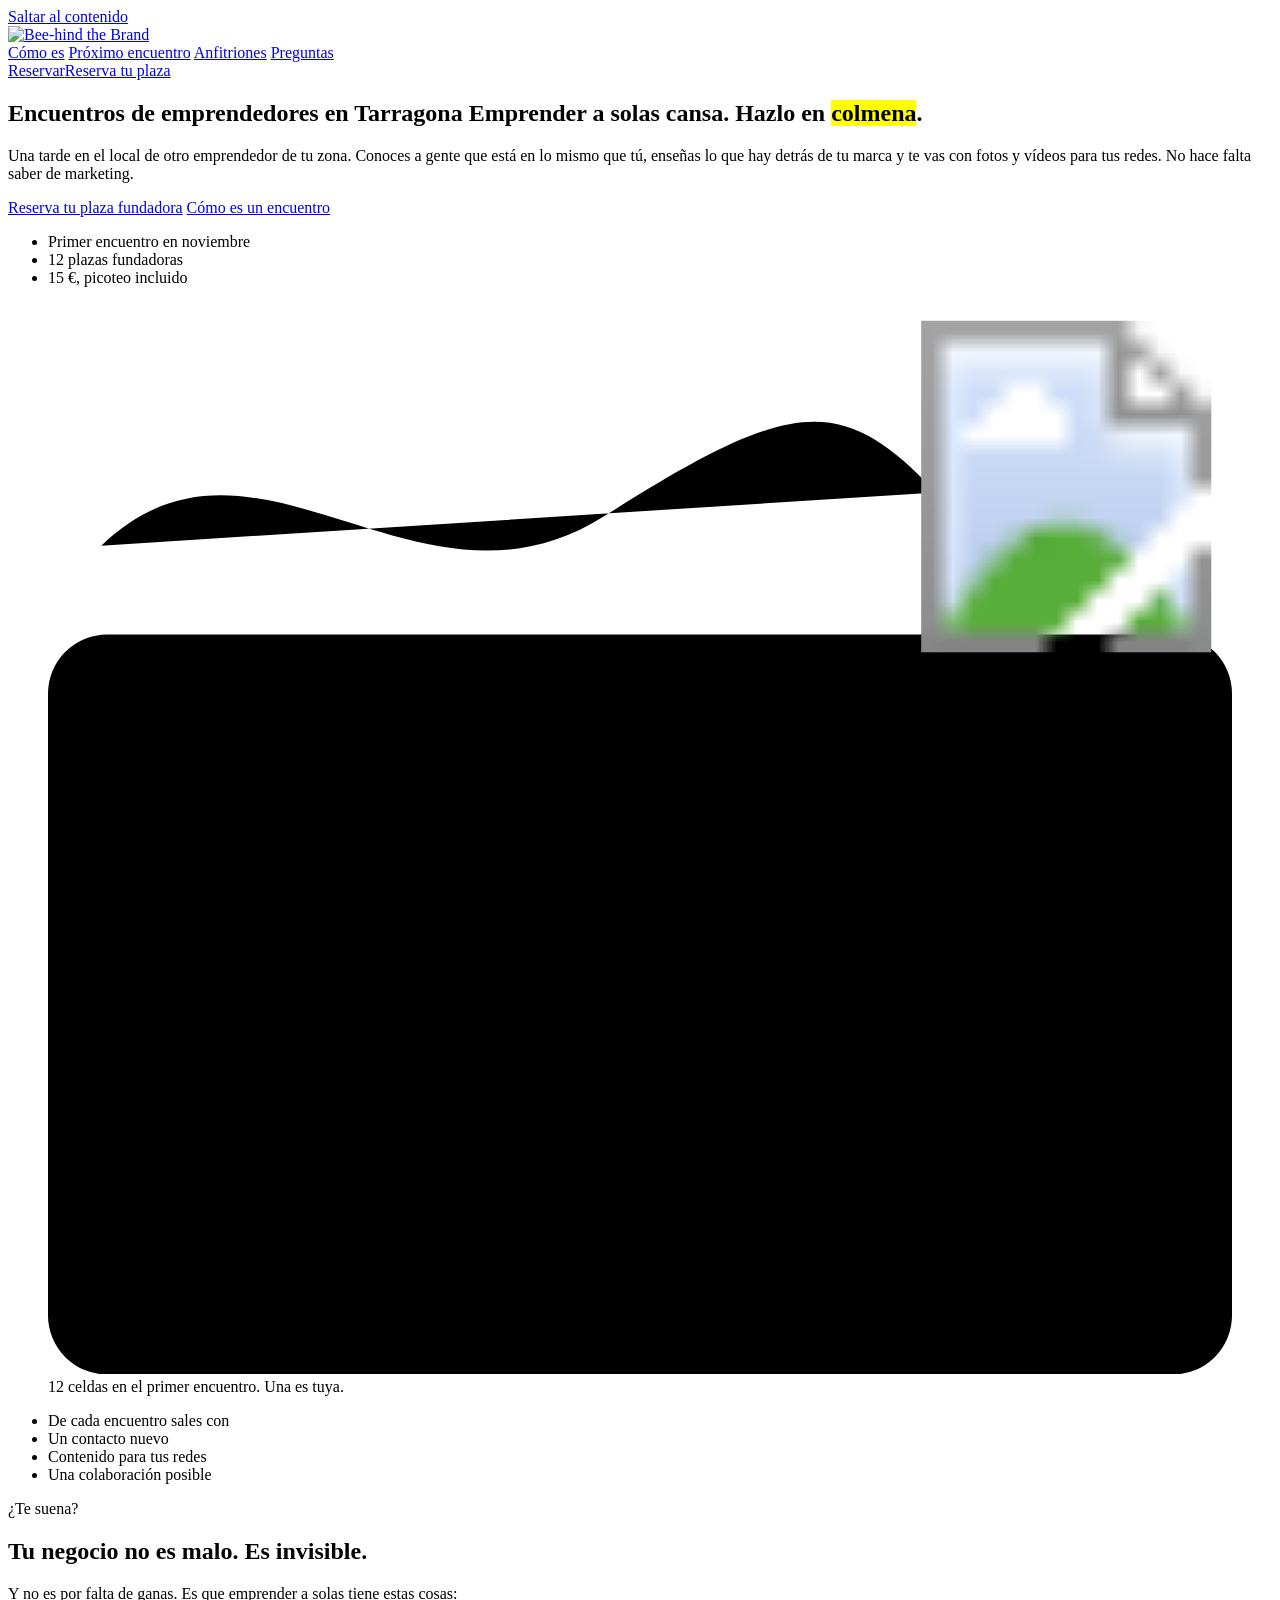
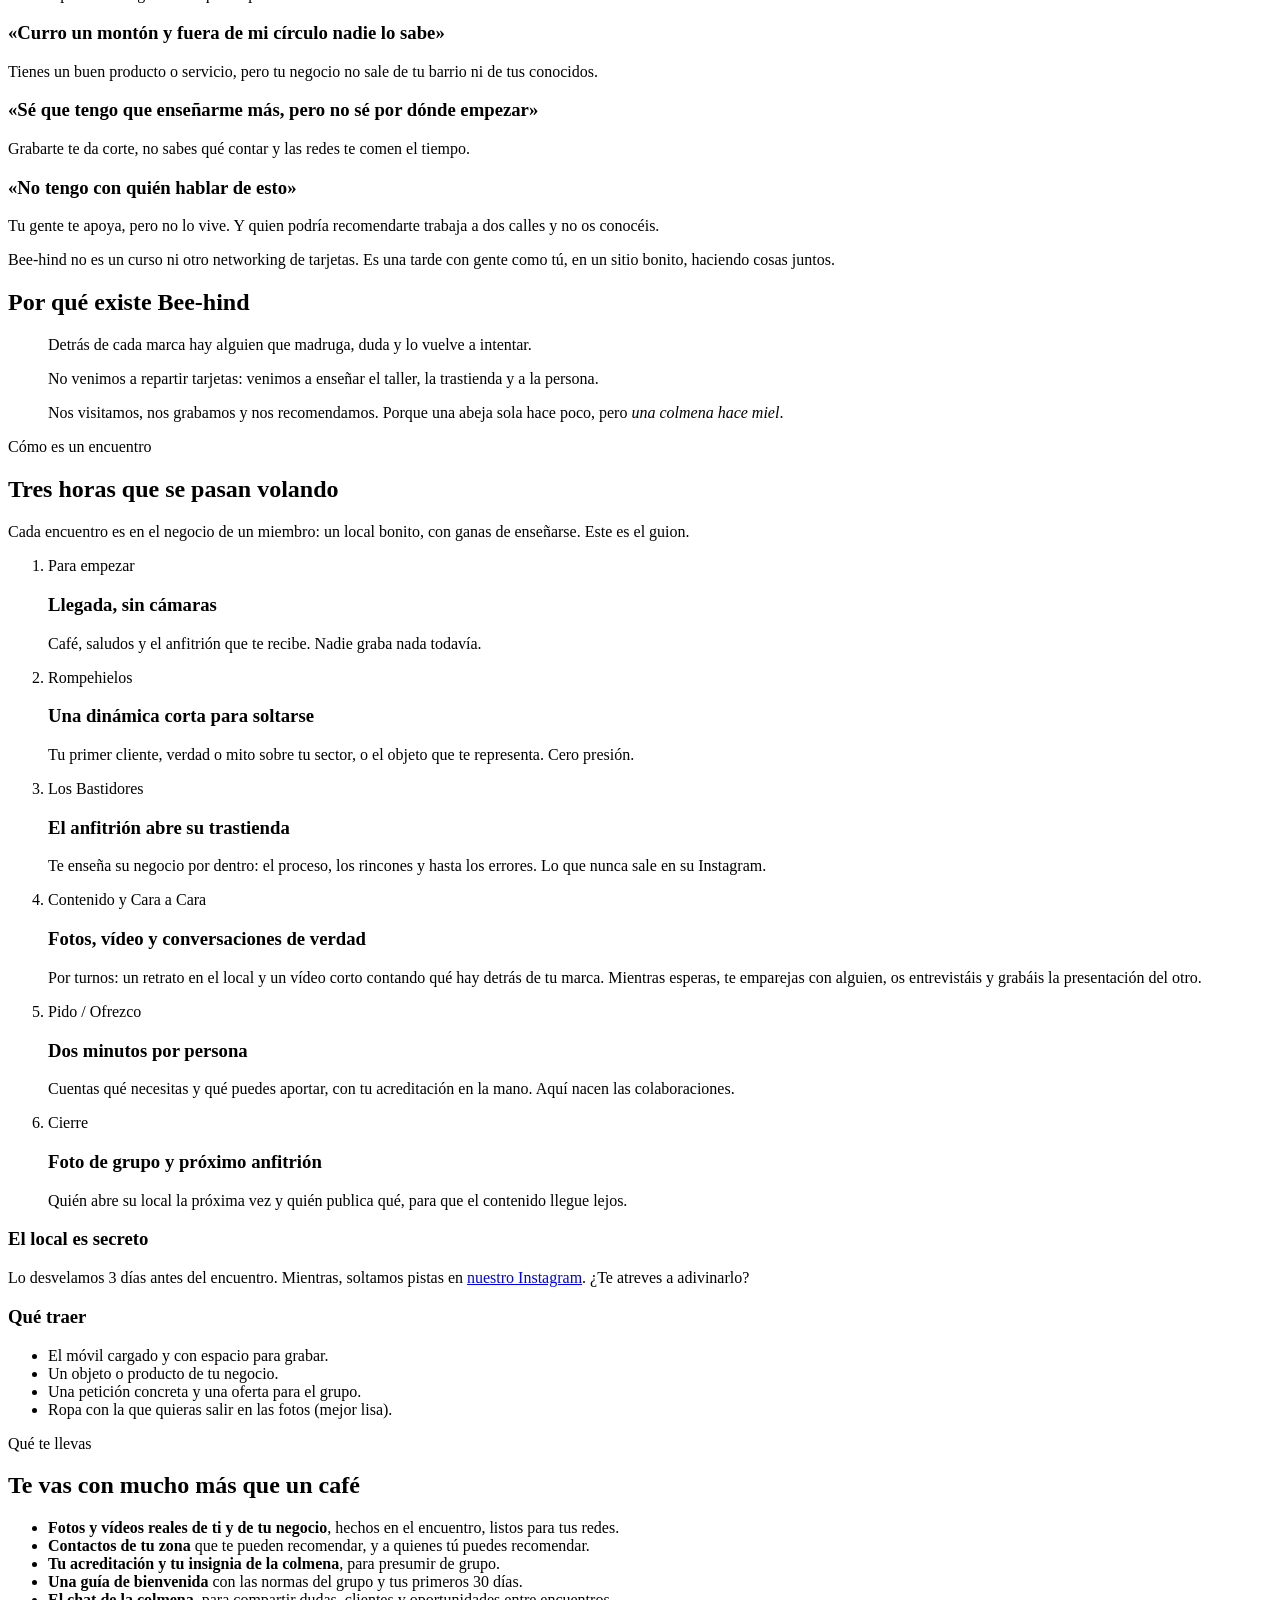
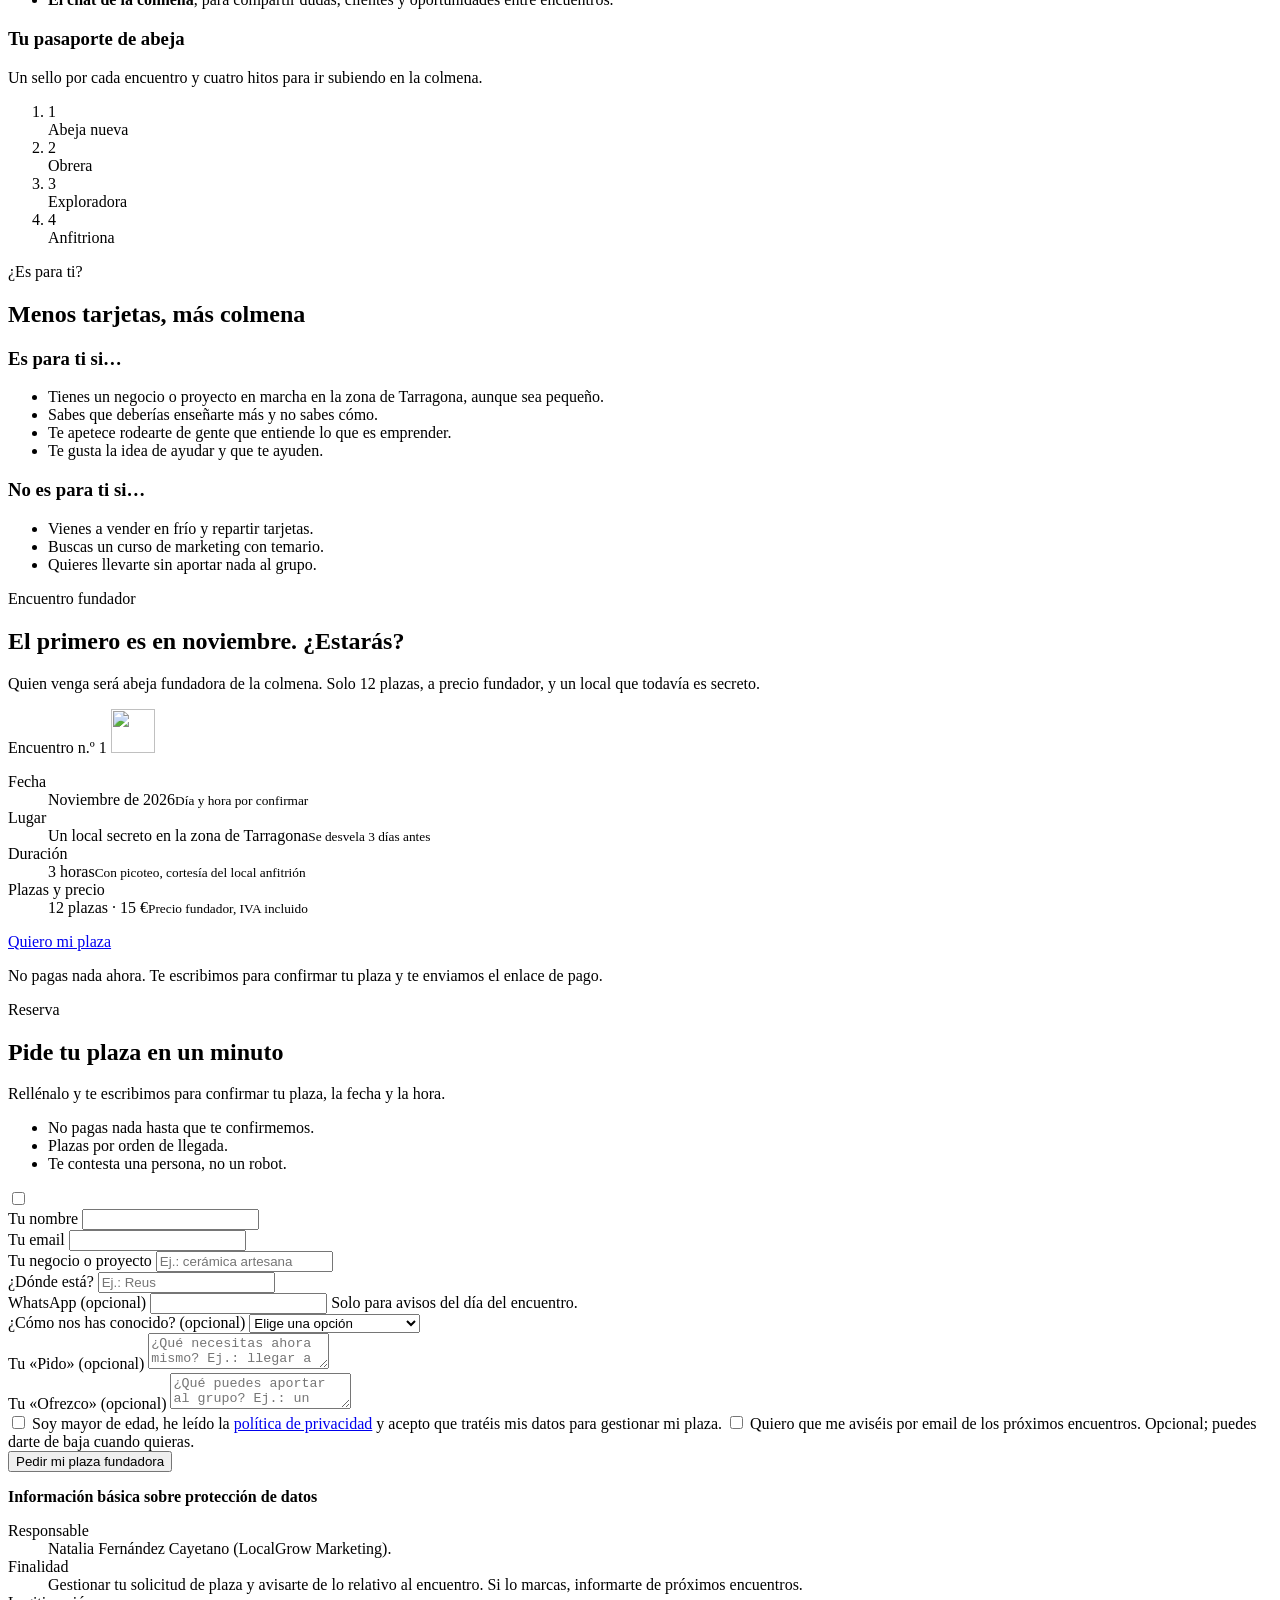
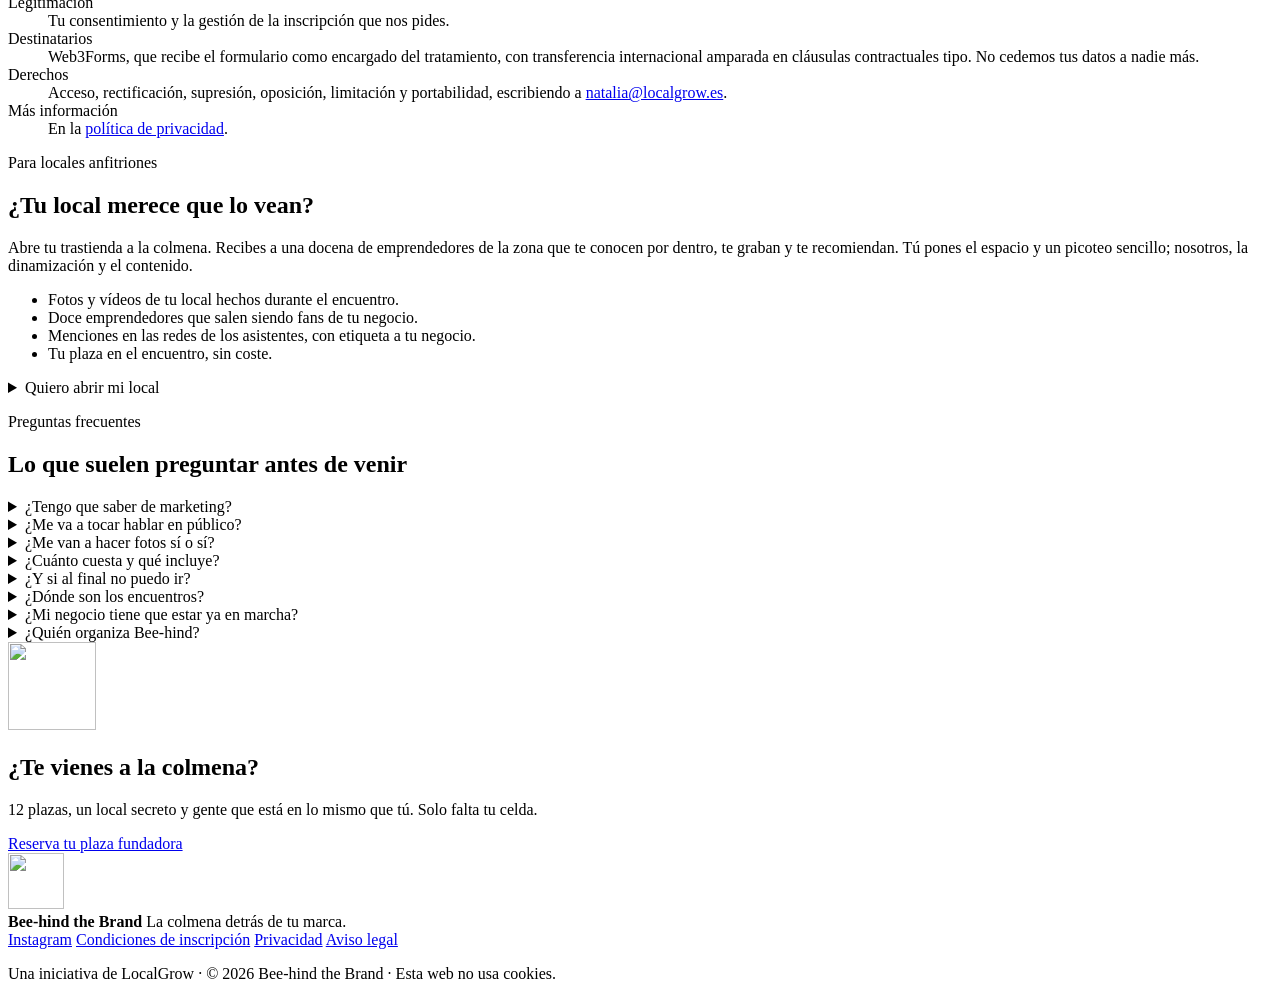
==== index.html @ b18b45df "Create index.html" ====
<!doctype html>
<html lang="es">
<head>
  <meta charset="utf-8">
  <meta name="viewport" content="width=device-width, initial-scale=1">
  <title>Networking de emprendedores en Tarragona · Bee-hind the Brand</title>
  <meta name="description" content="Encuentros presenciales de emprendedores en Tarragona: conoce gente de tu zona, enseña lo que hay detrás de tu negocio y llévate fotos y vídeos para tus redes.">
  <meta name="theme-color" content="#fbf3e0">

  <!-- DOMINIO: cuando tengas dominio propio, cambia https://beehindthebrand.github.io en todo este archivo, en sitemap.xml y en robots.txt -->
  <link rel="canonical" href="https://beehindthebrand.github.io/">

  <meta property="og:type" content="website">
  <meta property="og:locale" content="es_ES">
  <meta property="og:site_name" content="Bee-hind the Brand">
  <meta property="og:title" content="Emprender a solas cansa. Hazlo en colmena.">
  <meta property="og:description" content="Encuentros presenciales de emprendedores en Tarragona. 12 plazas fundadoras para el primer encuentro.">
  <meta property="og:url" content="https://beehindthebrand.github.io/">
  <meta property="og:image" content="https://beehindthebrand.github.io/assets/og-image.png">
  <meta property="og:image:width" content="1200">
  <meta property="og:image:height" content="630">
  <meta property="og:image:alt" content="Bee-hind the Brand. Encuentros de emprendedores en Tarragona.">
  <meta name="twitter:card" content="summary_large_image">

  <link rel="icon" href="assets/abeja.svg" type="image/svg+xml">
  <link rel="icon" href="assets/favicon-32.png" type="image/png" sizes="32x32">
  <link rel="apple-touch-icon" href="assets/apple-touch-icon.png">

  <link rel="preload" href="fonts/bricolage-grotesque-latin-800-normal.woff2" as="font" type="font/woff2" crossorigin>
  <link rel="preload" href="fonts/dm-sans-latin-400-normal.woff2" as="font" type="font/woff2" crossorigin>
  <link rel="stylesheet" href="style.css">

  <script type="application/ld+json">
  {
    "@context": "https://schema.org",
    "@graph": [
      {
        "@type": "Organization",
        "@id": "https://beehindthebrand.github.io/#org",
        "name": "Bee-hind the Brand",
        "alternateName": "Bee-hind",
        "slogan": "La colmena detrás de tu marca",
        "url": "https://beehindthebrand.github.io/",
        "logo": "https://beehindthebrand.github.io/assets/apple-touch-icon.png",
        "description": "Grupo presencial de emprendedores en Tarragona que se visitan en sus negocios, enseñan lo que hay detrás de su marca y crean contenido juntos.",
        "areaServed": { "@type": "AdministrativeArea", "name": "Tarragona" },
        "sameAs": ["https://www.instagram.com/beehindthebrand/"],
        "parentOrganization": { "@type": "Organization", "name": "LocalGrow Marketing" }
      },
      {
        "@type": "WebSite",
        "@id": "https://beehindthebrand.github.io/#web",
        "url": "https://beehindthebrand.github.io/",
        "name": "Bee-hind the Brand",
        "inLanguage": "es-ES",
        "publisher": { "@id": "https://beehindthebrand.github.io/#org" }
      }
    ]
  }
  </script>

  <!--
    EVENTO (para que Google muestre el encuentro en resultados): cuando tengas fecha, hora y local,
    rellena esto, quita las marcas de comentario y súbelo. Ver README.md, apartado «Cada encuentro nuevo».
  <script type="application/ld+json">
  {
    "@context": "https://schema.org",
    "@type": "Event",
    "name": "Bee-hind the Brand · Encuentro de emprendedores en [LOCALIDAD]",
    "startDate": "2026-11-[DD]T[HH]:[MM]:00+01:00",
    "endDate": "2026-11-[DD]T[HH]:[MM]:00+01:00",
    "eventStatus": "https://schema.org/EventScheduled",
    "eventAttendanceMode": "https://schema.org/OfflineEventAttendanceMode",
    "location": {
      "@type": "Place",
      "name": "[NOMBRE DEL LOCAL]",
      "address": { "@type": "PostalAddress", "streetAddress": "[CALLE Y NÚMERO]", "addressLocality": "[LOCALIDAD]", "postalCode": "[CP]", "addressRegion": "Tarragona", "addressCountry": "ES" }
    },
    "image": ["https://beehindthebrand.github.io/assets/og-image.png"],
    "description": "Encuentro presencial de emprendedores: visita al negocio anfitrión, contenido para redes y ronda Pido / Ofrezco.",
    "offers": { "@type": "Offer", "price": "15", "priceCurrency": "EUR", "availability": "https://schema.org/InStock", "url": "https://beehindthebrand.github.io/#reserva" },
    "organizer": { "@id": "https://beehindthebrand.github.io/#org" }
  }
  </script>
  -->
</head>
<body>
  <a class="skip" href="#contenido">Saltar al contenido</a>

  <header class="site-header">
    <div class="wrap">
      <a class="brand" href="#inicio">
        <img src="assets/logo-wordmark.png" width="708" height="265" alt="Bee-hind the Brand">
      </a>
      <nav class="nav" aria-label="Principal">
        <a href="#como-es">Cómo es</a>
        <a href="#encuentro">Próximo encuentro</a>
        <a href="#anfitriones">Anfitriones</a>
        <a href="#preguntas">Preguntas</a>
      </nav>
      <a class="btn btn--sm" href="#reserva"><span class="cta-short">Reservar</span><span class="cta-long">Reserva tu plaza</span></a>
    </div>
  </header>

  <main id="contenido">

    <!-- 1. HERO -->
    <section class="hero" id="inicio">
      <div class="wrap">
        <div>
          <h1>
            <span class="h1-kicker">Encuentros de emprendedores en Tarragona</span>
            <span class="h1-main">Emprender a solas cansa. Hazlo en <mark>colmena</mark>.</span>
          </h1>
          <p class="lead">Una tarde en el local de otro emprendedor de tu zona. Conoces a gente que está en lo mismo que tú, enseñas lo que hay detrás de tu marca y te vas con fotos y vídeos para tus redes. No hace falta saber de marketing.</p>
          <div class="btn-row">
            <a class="btn" href="#reserva">Reserva tu plaza fundadora</a>
            <a class="btn btn--ghost" href="#como-es">Cómo es un encuentro</a>
          </div>
          <!-- EDITA: cambia estos datos cuando cierres fecha y precio -->
          <ul class="hero-facts">
            <li>Primer encuentro en noviembre</li>
            <li>12 plazas fundadoras</li>
            <li>15 €, picoteo incluido</li>
          </ul>
        </div>

        <figure class="comb">
          <svg viewBox="0 -12 400 362" role="img" aria-labelledby="comb-title">
            <title id="comb-title">Un panal de 12 celdas, una de ellas marcada con la palabra «tú», y la abeja de Bee-hind volando hacia ella.</title>
            <rect class="panel" x="0" y="100" width="400" height="250" rx="20"/>
            <path class="trail" d="M18 70 C 70 20, 125 100, 188 60 S 268 18, 300 52"/>
            <polygon class="hx" points="95.3,135.5 95.3,176.5 59.8,197.0 24.3,176.5 24.3,135.5 59.8,115.0"/>
            <polygon class="hx" points="175.0,135.5 175.0,176.5 139.5,197.0 104.0,176.5 104.0,135.5 139.5,115.0"/>
            <polygon class="hx" points="254.7,135.5 254.7,176.5 219.2,197.0 183.7,176.5 183.7,135.5 219.2,115.0"/>
            <polygon class="hx" points="334.4,135.5 334.4,176.5 298.9,197.0 263.4,176.5 263.4,135.5 298.9,115.0"/>
            <polygon class="hx" points="135.2,204.5 135.2,245.5 99.7,266.0 64.2,245.5 64.2,204.5 99.7,184.0"/>
            <polygon class="hx" points="214.9,204.5 214.9,245.5 179.3,266.0 143.8,245.5 143.8,204.5 179.3,184.0"/>
            <polygon class="hx" points="294.5,204.5 294.5,245.5 259.0,266.0 223.5,245.5 223.5,204.5 259.0,184.0"/>
            <polygon class="hx hx--you" points="374.2,204.5 374.2,245.5 338.7,266.0 303.2,245.5 303.2,204.5 338.7,184.0"/>
            <text class="hx-label" x="338.7" y="232.0" text-anchor="middle">TÚ</text>
            <polygon class="hx" points="95.3,273.5 95.3,314.5 59.8,335.0 24.3,314.5 24.3,273.5 59.8,253.0"/>
            <polygon class="hx" points="175.0,273.5 175.0,314.5 139.5,335.0 104.0,314.5 104.0,273.5 139.5,253.0"/>
            <polygon class="hx" points="254.7,273.5 254.7,314.5 219.2,335.0 183.7,314.5 183.7,273.5 219.2,253.0"/>
            <polygon class="hx" points="334.4,273.5 334.4,314.5 298.9,335.0 263.4,314.5 263.4,273.5 298.9,253.0"/>
            <image class="bee" href="assets/abeja.svg" x="288" y="-6" width="112" height="112"/>
          </svg>
          <figcaption>12 celdas en el primer encuentro. Una es tuya.</figcaption>
        </figure>
      </div>
    </section>

    <!-- 2. PROMESA -->
    <div class="promise">
      <div class="wrap">
        <ul>
          <li class="promise-intro">De cada encuentro sales con</li>
          <li>Un contacto nuevo</li>
          <li>Contenido para tus redes</li>
          <li>Una colaboración posible</li>
        </ul>
      </div>
    </div>

    <!-- 3. PROBLEMA -->
    <section class="band-cera" aria-labelledby="t-suena">
      <div class="wrap">
        <div class="section-head">
          <p class="overline">¿Te suena?</p>
          <h2 id="t-suena">Tu negocio no es malo. Es invisible.</h2>
          <p>Y no es por falta de ganas. Es que emprender a solas tiene estas cosas:</p>
        </div>
        <div class="cards cards--3">
          <article class="card">
            <h3>«Curro un montón y fuera de mi círculo nadie lo sabe»</h3>
            <p>Tienes un buen producto o servicio, pero tu negocio no sale de tu barrio ni de tus conocidos.</p>
          </article>
          <article class="card">
            <h3>«Sé que tengo que enseñarme más, pero no sé por dónde empezar»</h3>
            <p>Grabarte te da corte, no sabes qué contar y las redes te comen el tiempo.</p>
          </article>
          <article class="card">
            <h3>«No tengo con quién hablar de esto»</h3>
            <p>Tu gente te apoya, pero no lo vive. Y quien podría recomendarte trabaja a dos calles y no os conocéis.</p>
          </article>
        </div>
        <p class="closing">Bee-hind no es un curso ni otro networking de tarjetas. Es una tarde con gente como tú, en un sitio bonito, haciendo cosas juntos.</p>
      </div>
    </section>

    <!-- 4. MANIFIESTO -->
    <section class="manifesto" aria-labelledby="t-manifiesto">
      <div class="wrap">
        <h2 id="t-manifiesto" class="overline">Por qué existe Bee-hind</h2>
        <blockquote>
          <p>Detrás de cada marca hay alguien que madruga, duda y lo vuelve a intentar.</p>
          <p>No venimos a repartir tarjetas: venimos a enseñar el taller, la trastienda y a la persona.</p>
          <p>Nos visitamos, nos grabamos y nos recomendamos. Porque una abeja sola hace poco, pero <em>una colmena hace miel</em>.</p>
        </blockquote>
      </div>
    </section>

    <!-- 5. CÓMO ES UN ENCUENTRO -->
    <section id="como-es" aria-labelledby="t-como">
      <div class="wrap">
        <div class="section-head">
          <p class="overline">Cómo es un encuentro</p>
          <h2 id="t-como">Tres horas que se pasan volando</h2>
          <p>Cada encuentro es en el negocio de un miembro: un local bonito, con ganas de enseñarse. Este es el guion.</p>
        </div>
        <div class="flow">
          <ol class="timeline">
            <li>
              <span class="when">Para empezar</span>
              <h3>Llegada, sin cámaras</h3>
              <p>Café, saludos y el anfitrión que te recibe. Nadie graba nada todavía.</p>
            </li>
            <li>
              <span class="when">Rompehielos</span>
              <h3>Una dinámica corta para soltarse</h3>
              <p>Tu primer cliente, verdad o mito sobre tu sector, o el objeto que te representa. Cero presión.</p>
            </li>
            <li class="is-key">
              <span class="when">Los Bastidores</span>
              <h3>El anfitrión abre su trastienda</h3>
              <p>Te enseña su negocio por dentro: el proceso, los rincones y hasta los errores. Lo que nunca sale en su Instagram.</p>
            </li>
            <li class="is-key">
              <span class="when">Contenido y Cara a Cara</span>
              <h3>Fotos, vídeo y conversaciones de verdad</h3>
              <p>Por turnos: un retrato en el local y un vídeo corto contando qué hay detrás de tu marca. Mientras esperas, te emparejas con alguien, os entrevistáis y grabáis la presentación del otro.</p>
            </li>
            <li>
              <span class="when">Pido / Ofrezco</span>
              <h3>Dos minutos por persona</h3>
              <p>Cuentas qué necesitas y qué puedes aportar, con tu acreditación en la mano. Aquí nacen las colaboraciones.</p>
            </li>
            <li>
              <span class="when">Cierre</span>
              <h3>Foto de grupo y próximo anfitrión</h3>
              <p>Quién abre su local la próxima vez y quién publica qué, para que el contenido llegue lejos.</p>
            </li>
          </ol>

          <div class="aside-stack">
            <div class="note-card note-card--secret">
              <h3>El local es secreto</h3>
              <p>Lo desvelamos 3 días antes del encuentro. Mientras, soltamos pistas en <a href="https://www.instagram.com/beehindthebrand/" target="_blank" rel="noopener">nuestro Instagram</a>. ¿Te atreves a adivinarlo?</p>
            </div>
            <div class="note-card">
              <h3>Qué traer</h3>
              <ul>
                <li>El móvil cargado y con espacio para grabar.</li>
                <li>Un objeto o producto de tu negocio.</li>
                <li>Una petición concreta y una oferta para el grupo.</li>
                <li>Ropa con la que quieras salir en las fotos (mejor lisa).</li>
              </ul>
            </div>
          </div>
        </div>
      </div>
    </section>

    <!-- 6. QUÉ TE LLEVAS -->
    <section class="band-cera" aria-labelledby="t-llevas">
      <div class="wrap">
        <div class="take">
          <div class="section-head">
            <p class="overline">Qué te llevas</p>
            <h2 id="t-llevas">Te vas con mucho más que un café</h2>
          </div>
          <div>
            <ul class="ticks">
              <li><strong>Fotos y vídeos reales de ti y de tu negocio</strong>, hechos en el encuentro, listos para tus redes.</li>
              <li><strong>Contactos de tu zona</strong> que te pueden recomendar, y a quienes tú puedes recomendar.</li>
              <li><strong>Tu acreditación y tu insignia de la colmena</strong>, para presumir de grupo.</li>
              <li><strong>Una guía de bienvenida</strong> con las normas del grupo y tus primeros 30 días.</li>
              <li><strong>El chat de la colmena</strong>, para compartir dudas, clientes y oportunidades entre encuentros.</li>
            </ul>
            <div class="passport">
              <h3>Tu pasaporte de abeja</h3>
              <p>Un sello por cada encuentro y cuatro hitos para ir subiendo en la colmena.</p>
              <ol class="hitos">
                <li><div class="hex-badge" aria-hidden="true"><span>1</span></div>Abeja nueva</li>
                <li><div class="hex-badge" aria-hidden="true"><span>2</span></div>Obrera</li>
                <li><div class="hex-badge" aria-hidden="true"><span>3</span></div>Exploradora</li>
                <li><div class="hex-badge" aria-hidden="true"><span>4</span></div>Anfitriona</li>
              </ol>
            </div>
          </div>
        </div>
      </div>
    </section>

    <!-- 7. PARA QUIÉN -->
    <section aria-labelledby="t-para">
      <div class="wrap">
        <div class="section-head">
          <p class="overline">¿Es para ti?</p>
          <h2 id="t-para">Menos tarjetas, más colmena</h2>
        </div>
        <div class="fit">
          <div class="fit-col fit-col--yes">
            <h3>Es para ti si…</h3>
            <ul>
              <li>Tienes un negocio o proyecto en marcha en la zona de Tarragona, aunque sea pequeño.</li>
              <li>Sabes que deberías enseñarte más y no sabes cómo.</li>
              <li>Te apetece rodearte de gente que entiende lo que es emprender.</li>
              <li>Te gusta la idea de ayudar y que te ayuden.</li>
            </ul>
          </div>
          <div class="fit-col fit-col--no">
            <h3>No es para ti si…</h3>
            <ul>
              <li>Vienes a vender en frío y repartir tarjetas.</li>
              <li>Buscas un curso de marketing con temario.</li>
              <li>Quieres llevarte sin aportar nada al grupo.</li>
            </ul>
          </div>
        </div>
      </div>
    </section>

    <!-- 8. PRÓXIMO ENCUENTRO -->
    <section class="next" id="encuentro" aria-labelledby="t-next">
      <span class="hex hex--1" aria-hidden="true"></span>
      <span class="hex hex--3" aria-hidden="true"></span>
      <div class="wrap">
        <div>
          <p class="overline">Encuentro fundador</p>
          <h2 id="t-next">El primero es en noviembre. ¿Estarás?</h2>
          <p class="lead">Quien venga será abeja fundadora de la colmena. Solo 12 plazas, a precio fundador, y un local que todavía es secreto.</p>
        </div>
        <div class="ticket">
          <div class="ticket-top">
            <span class="tag">Encuentro n.º 1</span>
            <img src="assets/abeja.svg" alt="" width="44" height="44">
          </div>
          <!-- EDITA estos datos cuando los tengas cerrados (y la FAQ «¿Cuánto cuesta?») -->
          <dl>
            <div><dt>Fecha</dt><dd>Noviembre de 2026<small>Día y hora por confirmar</small></dd></div>
            <div><dt>Lugar</dt><dd>Un local secreto en la zona de Tarragona<small>Se desvela 3 días antes</small></dd></div>
            <div><dt>Duración</dt><dd>3 horas<small>Con picoteo, cortesía del local anfitrión</small></dd></div>
            <div><dt>Plazas y precio</dt><dd>12 plazas · 15 €<small>Precio fundador, IVA incluido</small></dd></div>
          </dl>
          <a class="btn btn--dark" href="#reserva">Quiero mi plaza</a>
          <p class="fine">No pagas nada ahora. Te escribimos para confirmar tu plaza y te enviamos el enlace de pago.</p>
        </div>
      </div>
    </section>

    <!-- 9. RESERVA -->
    <section id="reserva" aria-labelledby="t-reserva">
      <div class="wrap form-layout">
        <div class="section-head">
          <p class="overline">Reserva</p>
          <h2 id="t-reserva">Pide tu plaza en un minuto</h2>
          <p>Rellénalo y te escribimos para confirmar tu plaza, la fecha y la hora.</p>
          <ul class="reassure">
            <li>No pagas nada hasta que te confirmemos.</li>
            <li>Plazas por orden de llegada.</li>
            <li>Te contesta una persona, no un robot.</li>
          </ul>
        </div>

        <div class="form-card">
          <form id="form-encuentro" data-web3forms data-ok="¡Recibido! Te escribimos en breve para confirmar tu plaza." action="https://api.web3forms.com/submit" method="POST">
            <!-- WEB3FORMS: sustituye por tu access key (se consigue gratis en web3forms.com) -->
            <input type="hidden" name="access_key" value="REEMPLAZAR-ACCESS-KEY-WEB3FORMS">
            <input type="hidden" name="subject" value="Nueva solicitud de plaza · Bee-hind the Brand">
            <input type="hidden" name="from_name" value="Web Bee-hind the Brand">
            <input type="hidden" name="formulario" value="Solicitud de plaza · Encuentro n.º 1">
            <input type="checkbox" name="botcheck" class="visually-hidden" tabindex="-1" autocomplete="off" aria-hidden="true">

            <div class="fields">
              <div class="field">
                <label for="e-nombre">Tu nombre</label>
                <input id="e-nombre" name="name" type="text" autocomplete="name" required>
              </div>
              <div class="field">
                <label for="e-email">Tu email</label>
                <input id="e-email" name="email" type="email" autocomplete="email" required>
              </div>
              <div class="field">
                <label for="e-negocio">Tu negocio o proyecto</label>
                <input id="e-negocio" name="negocio" type="text" placeholder="Ej.: cerámica artesana" required>
              </div>
              <div class="field">
                <label for="e-localidad">¿Dónde está?</label>
                <input id="e-localidad" name="localidad" type="text" autocomplete="address-level2" placeholder="Ej.: Reus" required>
              </div>
              <div class="field">
                <label for="e-tel">WhatsApp <span class="opt">(opcional)</span></label>
                <input id="e-tel" name="whatsapp" type="tel" autocomplete="tel" inputmode="tel">
                <span class="hint">Solo para avisos del día del encuentro.</span>
              </div>
              <div class="field">
                <label for="e-origen">¿Cómo nos has conocido? <span class="opt">(opcional)</span></label>
                <select id="e-origen" name="como_nos_conocio">
                  <option value="">Elige una opción</option>
                  <option>Instagram</option>
                  <option>Me lo ha contado alguien</option>
                  <option>LinkedIn</option>
                  <option>Google</option>
                  <option>Otro</option>
                </select>
              </div>
              <div class="field field--full">
                <label for="e-pido">Tu «Pido» <span class="opt">(opcional)</span></label>
                <textarea id="e-pido" name="pido" rows="2" placeholder="¿Qué necesitas ahora mismo? Ej.: llegar a empresas de la zona"></textarea>
              </div>
              <div class="field field--full">
                <label for="e-ofrezco">Tu «Ofrezco» <span class="opt">(opcional)</span></label>
                <textarea id="e-ofrezco" name="ofrezco" rows="2" placeholder="¿Qué puedes aportar al grupo? Ej.: un descuento para miembros"></textarea>
              </div>
            </div>

            <div class="checks">
              <label class="check">
                <input type="checkbox" name="acepta_privacidad" value="Sí" required>
                <span>Soy mayor de edad, he leído la <a href="privacidad.html" target="_blank" rel="noopener">política de privacidad</a> y acepto que tratéis mis datos para gestionar mi plaza.</span>
              </label>
              <label class="check">
                <input type="checkbox" name="acepta_avisos" value="Sí">
                <span>Quiero que me aviséis por email de los próximos encuentros. <span class="opt">Opcional; puedes darte de baja cuando quieras.</span></span>
              </label>
            </div>

            <button class="btn" type="submit">Pedir mi plaza fundadora</button>
            <p class="form-status" role="status" aria-live="polite"></p>

            <div class="gdpr-box">
              <strong>Información básica sobre protección de datos</strong>
              <dl>
                <div><dt>Responsable</dt><dd>Natalia Fernández Cayetano (LocalGrow Marketing).</dd></div>
                <div><dt>Finalidad</dt><dd>Gestionar tu solicitud de plaza y avisarte de lo relativo al encuentro. Si lo marcas, informarte de próximos encuentros.</dd></div>
                <div><dt>Legitimación</dt><dd>Tu consentimiento y la gestión de la inscripción que nos pides.</dd></div>
                <div><dt>Destinatarios</dt><dd>Web3Forms, que recibe el formulario como encargado del tratamiento, con transferencia internacional amparada en cláusulas contractuales tipo. No cedemos tus datos a nadie más.</dd></div>
                <div><dt>Derechos</dt><dd>Acceso, rectificación, supresión, oposición, limitación y portabilidad, escribiendo a <a href="mailto:natalia@localgrow.es">natalia@localgrow.es</a>.</dd></div>
                <div><dt>Más información</dt><dd>En la <a href="privacidad.html" target="_blank" rel="noopener">política de privacidad</a>.</dd></div>
              </dl>
            </div>
          </form>
        </div>
      </div>
    </section>

    <!-- 10. ANFITRIONES -->
    <section id="anfitriones" class="band-cera" aria-labelledby="t-host">
      <div class="wrap">
        <div class="host-card">
          <div>
            <p class="overline">Para locales anfitriones</p>
            <h2 id="t-host">¿Tu local merece que lo vean?</h2>
            <p>Abre tu trastienda a la colmena. Recibes a una docena de emprendedores de la zona que te conocen por dentro, te graban y te recomiendan. Tú pones el espacio y un picoteo sencillo; nosotros, la dinamización y el contenido.</p>
          </div>
          <ul class="ticks">
            <li>Fotos y vídeos de tu local hechos durante el encuentro.</li>
            <li>Doce emprendedores que salen siendo fans de tu negocio.</li>
            <li>Menciones en las redes de los asistentes, con etiqueta a tu negocio.</li>
            <li>Tu plaza en el encuentro, sin coste.</li>
          </ul>

        <details class="host-form" id="form-anfitrion">
          <summary class="btn">Quiero abrir mi local</summary>
          <div class="form-card">
            <h3>Cuéntanos de tu local</h3>
            <p class="muted">Te escribimos para ver si encaja y para hablar de fechas.</p>
            <form data-web3forms data-ok="¡Recibido! Te escribimos en breve para hablar de tu local." action="https://api.web3forms.com/submit" method="POST">
              <!-- WEB3FORMS: la misma access key que en el formulario de plaza -->
              <input type="hidden" name="access_key" value="REEMPLAZAR-ACCESS-KEY-WEB3FORMS">
              <input type="hidden" name="subject" value="Nuevo local anfitrión · Bee-hind the Brand">
              <input type="hidden" name="from_name" value="Web Bee-hind the Brand">
              <input type="hidden" name="formulario" value="Local anfitrión">
              <input type="checkbox" name="botcheck" class="visually-hidden" tabindex="-1" autocomplete="off" aria-hidden="true">

              <div class="fields">
                <div class="field">
                  <label for="a-nombre">Tu nombre</label>
                  <input id="a-nombre" name="name" type="text" autocomplete="name" required>
                </div>
                <div class="field">
                  <label for="a-email">Tu email</label>
                  <input id="a-email" name="email" type="email" autocomplete="email" required>
                </div>
                <div class="field">
                  <label for="a-local">Nombre del local</label>
                  <input id="a-local" name="local" type="text" required>
                </div>
                <div class="field">
                  <label for="a-localidad">Localidad</label>
                  <input id="a-localidad" name="localidad" type="text" autocomplete="address-level2" required>
                </div>
                <div class="field">
                  <label for="a-tel">Teléfono <span class="opt">(opcional)</span></label>
                  <input id="a-tel" name="telefono" type="tel" autocomplete="tel" inputmode="tel">
                </div>
                <div class="field">
                  <label for="a-aforo">¿Cuánta gente cabe? <span class="opt">(opcional)</span></label>
                  <input id="a-aforo" name="aforo" type="text" inputmode="numeric" placeholder="Más o menos">
                </div>
                <div class="field field--full">
                  <label for="a-web">Web o Instagram del local <span class="opt">(opcional)</span></label>
                  <input id="a-web" name="web_o_instagram" type="text" placeholder="@tulocal">
                </div>
                <div class="field field--full">
                  <label for="a-msg">¿Qué hace especial a tu local? <span class="opt">(opcional)</span></label>
                  <textarea id="a-msg" name="message" rows="3"></textarea>
                </div>
              </div>

              <div class="checks">
                <label class="check">
                  <input type="checkbox" name="acepta_privacidad" value="Sí" required>
                  <span>Soy mayor de edad, he leído la <a href="privacidad.html" target="_blank" rel="noopener">política de privacidad</a> y acepto que tratéis mis datos para valorar mi local como anfitrión.</span>
                </label>
              </div>

              <button class="btn btn--dark" type="submit">Enviar mi local</button>
              <p class="form-status" role="status" aria-live="polite"></p>

              <div class="gdpr-box">
                <strong>Información básica sobre protección de datos</strong>
                <dl>
                  <div><dt>Responsable</dt><dd>Natalia Fernández Cayetano (LocalGrow Marketing).</dd></div>
                  <div><dt>Finalidad</dt><dd>Valorar tu local como anfitrión y contactarte para organizar el encuentro.</dd></div>
                  <div><dt>Legitimación</dt><dd>Tu consentimiento.</dd></div>
                  <div><dt>Destinatarios</dt><dd>Web3Forms, como encargado del tratamiento, con transferencia internacional amparada en cláusulas contractuales tipo.</dd></div>
                  <div><dt>Derechos</dt><dd>Acceso, rectificación, supresión y demás, en <a href="mailto:natalia@localgrow.es">natalia@localgrow.es</a>.</dd></div>
                  <div><dt>Más información</dt><dd>En la <a href="privacidad.html" target="_blank" rel="noopener">política de privacidad</a>.</dd></div>
                </dl>
              </div>
            </form>
          </div>
        </details>
        </div>
      </div>
    </section>

    <!-- 11. PREGUNTAS -->
    <section id="preguntas" aria-labelledby="t-faq">
      <div class="wrap faq-layout">
        <div class="section-head">
          <p class="overline">Preguntas frecuentes</p>
          <h2 id="t-faq">Lo que suelen preguntar antes de venir</h2>
        </div>
        <div class="faq">
          <details>
            <summary>¿Tengo que saber de marketing?</summary>
            <div><p>No. Para eso nos juntamos: aprendes viendo cómo lo hacen los demás y haciéndolo en el momento, con ayuda.</p></div>
          </details>
          <details>
            <summary>¿Me va a tocar hablar en público?</summary>
            <div><p>Poco y en confianza: dos minutos para contar qué pides y qué ofreces, delante de unas 12 personas que están en lo mismo que tú. Nadie te va a poner a prueba.</p></div>
          </details>
          <details>
            <summary>¿Me van a hacer fotos sí o sí?</summary>
            <div><p>No. Antes del encuentro te enviamos un consentimiento de imagen y decides qué se puede publicar. Si no quieres salir en algo, no sales.</p></div>
          </details>
          <details>
            <summary>¿Cuánto cuesta y qué incluye?</summary>
            <div><p>El encuentro fundador cuesta 15 €, IVA incluido: tres horas de encuentro, picoteo cortesía del local anfitrión, tu acreditación y el contenido que se grabe ese día.</p><p>No pagas nada hasta que te confirmemos la plaza.</p></div>
          </details>
          <details>
            <summary>¿Y si al final no puedo ir?</summary>
            <div><p>Avísanos cuanto antes. Los cambios y devoluciones están explicados en las <a href="condiciones.html">condiciones de inscripción</a>.</p></div>
          </details>
          <details>
            <summary>¿Dónde son los encuentros?</summary>
            <div><p>Por ahora, en la zona de Tarragona. Cada encuentro es en un local distinto, y lo desvelamos 3 días antes. Cuando la colmena crezca, abriremos otras zonas.</p></div>
          </details>
          <details>
            <summary>¿Mi negocio tiene que estar ya en marcha?</summary>
            <div><p>Encajas si tienes un negocio o proyecto funcionando, aunque sea pequeño o lo combines con otro trabajo. Si estás arrancando, cuéntanoslo en el formulario y lo vemos.</p></div>
          </details>
          <details>
            <summary>¿Quién organiza Bee-hind?</summary>
            <div><p>Bee-hind the Brand es una iniciativa de LocalGrow, una agencia de marketing para negocios locales. Pero aquí nadie viene a venderte nada: la protagonista es la colmena.</p></div>
          </details>
        </div>
      </div>
    </section>

    <!-- 12. CTA FINAL -->
    <section class="final band-cera" aria-labelledby="t-final">
      <div class="wrap">
        <img src="assets/abeja.svg" alt="" width="88" height="88">
        <h2 id="t-final">¿Te vienes a la colmena?</h2>
        <p>12 plazas, un local secreto y gente que está en lo mismo que tú. Solo falta tu celda.</p>
        <div class="btn-row">
          <a class="btn" href="#reserva">Reserva tu plaza fundadora</a>
        </div>
      </div>
    </section>

  </main>

  <footer class="site-footer">
    <div class="wrap">
      <div class="foot-brand">
        <img src="assets/abeja.svg" alt="" width="56" height="56">
        <div>
          <strong>Bee-hind the Brand</strong>
          <span>La colmena detrás de tu marca.</span>
        </div>
      </div>
      <nav class="foot-links" aria-label="Pie de página">
        <!-- COMPRUEBA que este es tu usuario real de Instagram -->
        <a href="https://www.instagram.com/beehindthebrand/" target="_blank" rel="noopener">Instagram</a>
        <a href="condiciones.html">Condiciones de inscripción</a>
        <a href="privacidad.html">Privacidad</a>
        <a href="aviso-legal.html">Aviso legal</a>
      </nav>
      <p class="legal-line">Una iniciativa de LocalGrow · © 2026 Bee-hind the Brand · Esta web no usa cookies.</p>
    </div>
  </footer>

  <!-- Formularios: envío sin recargar la página (Web3Forms). Sin cookies. -->
  <script>
    (function () {
      // Abrir el formulario de anfitriones lleva el foco al primer campo
      var host = document.getElementById('form-anfitrion');
      if (host) {
        host.addEventListener('toggle', function () {
          if (host.open) { var f = host.querySelector('input:not([type=hidden]):not([name=botcheck])'); if (f) f.focus({ preventScroll: true }); }
        });
        if (location.hash === '#form-anfitrion') host.open = true;
      }

      var forms = document.querySelectorAll('form[data-web3forms]');
      Array.prototype.forEach.call(forms, function (form) {
        var status = form.querySelector('.form-status');
        var btn = form.querySelector('button[type="submit"]');
        form.addEventListener('submit', function (e) {
          e.preventDefault();
          var key = form.querySelector('[name="access_key"]').value;
          if (key.indexOf('REEMPLAZAR') !== -1) {
            status.textContent = 'Este formulario todavía no está activado.';
            status.className = 'form-status is-error';
            return;
          }
          var label = btn.textContent;
          btn.disabled = true;
          btn.textContent = 'Enviando…';
          status.textContent = '';
          status.className = 'form-status';
          var data = {};
          new FormData(form).forEach(function (v, k) { data[k] = v; });
          fetch(form.action, {
            method: 'POST',
            headers: { 'Content-Type': 'application/json', 'Accept': 'application/json' },
            body: JSON.stringify(data)
          })
            .then(function (r) { return r.json(); })
            .then(function (j) {
              if (!j.success) { throw new Error(j.message || 'error'); }
              form.reset();
              status.textContent = form.getAttribute('data-ok');
              status.className = 'form-status is-ok';
            })
            .catch(function () {
              status.textContent = 'No hemos podido enviarlo. Inténtalo de nuevo en un rato o escríbenos por Instagram.';
              status.className = 'form-status is-error';
            })
            .then(function () {
              btn.disabled = false;
              btn.textContent = label;
            });
        });
      });
    })();
  </script>
</body>
</html>
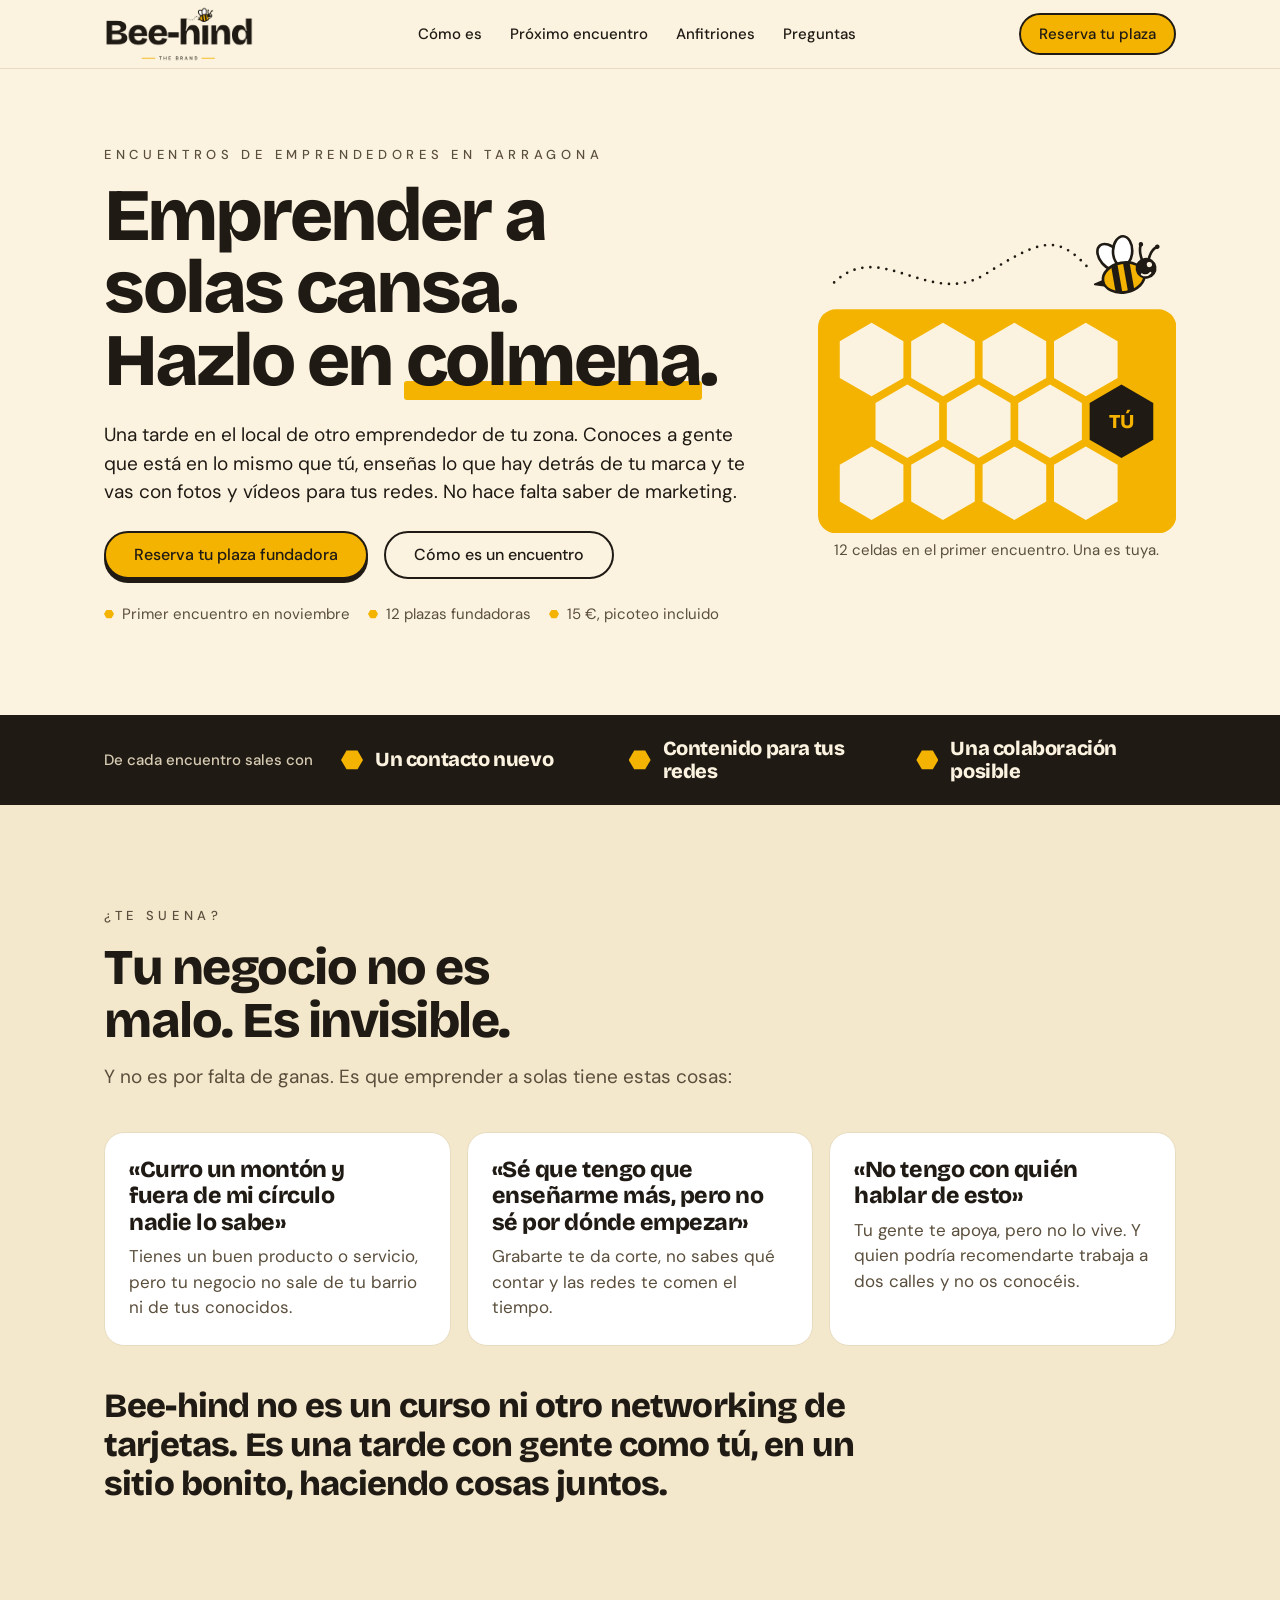
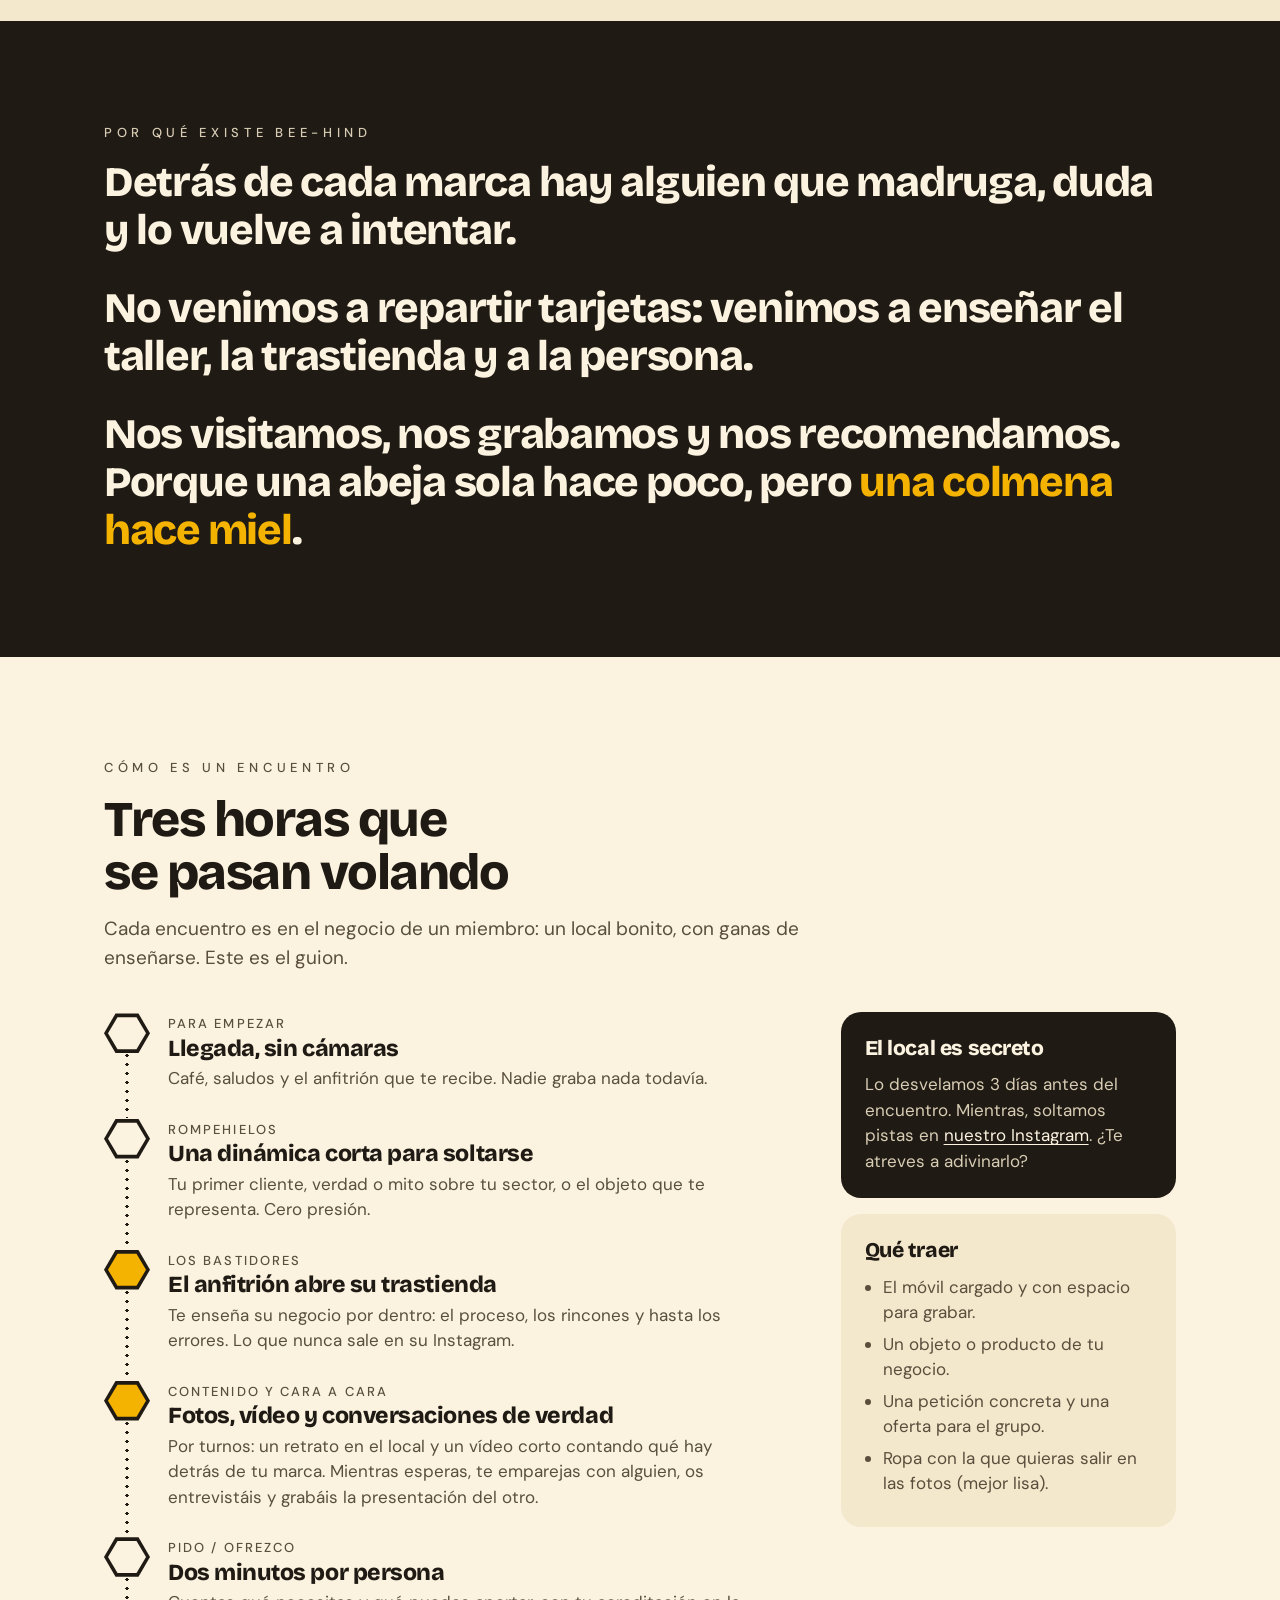
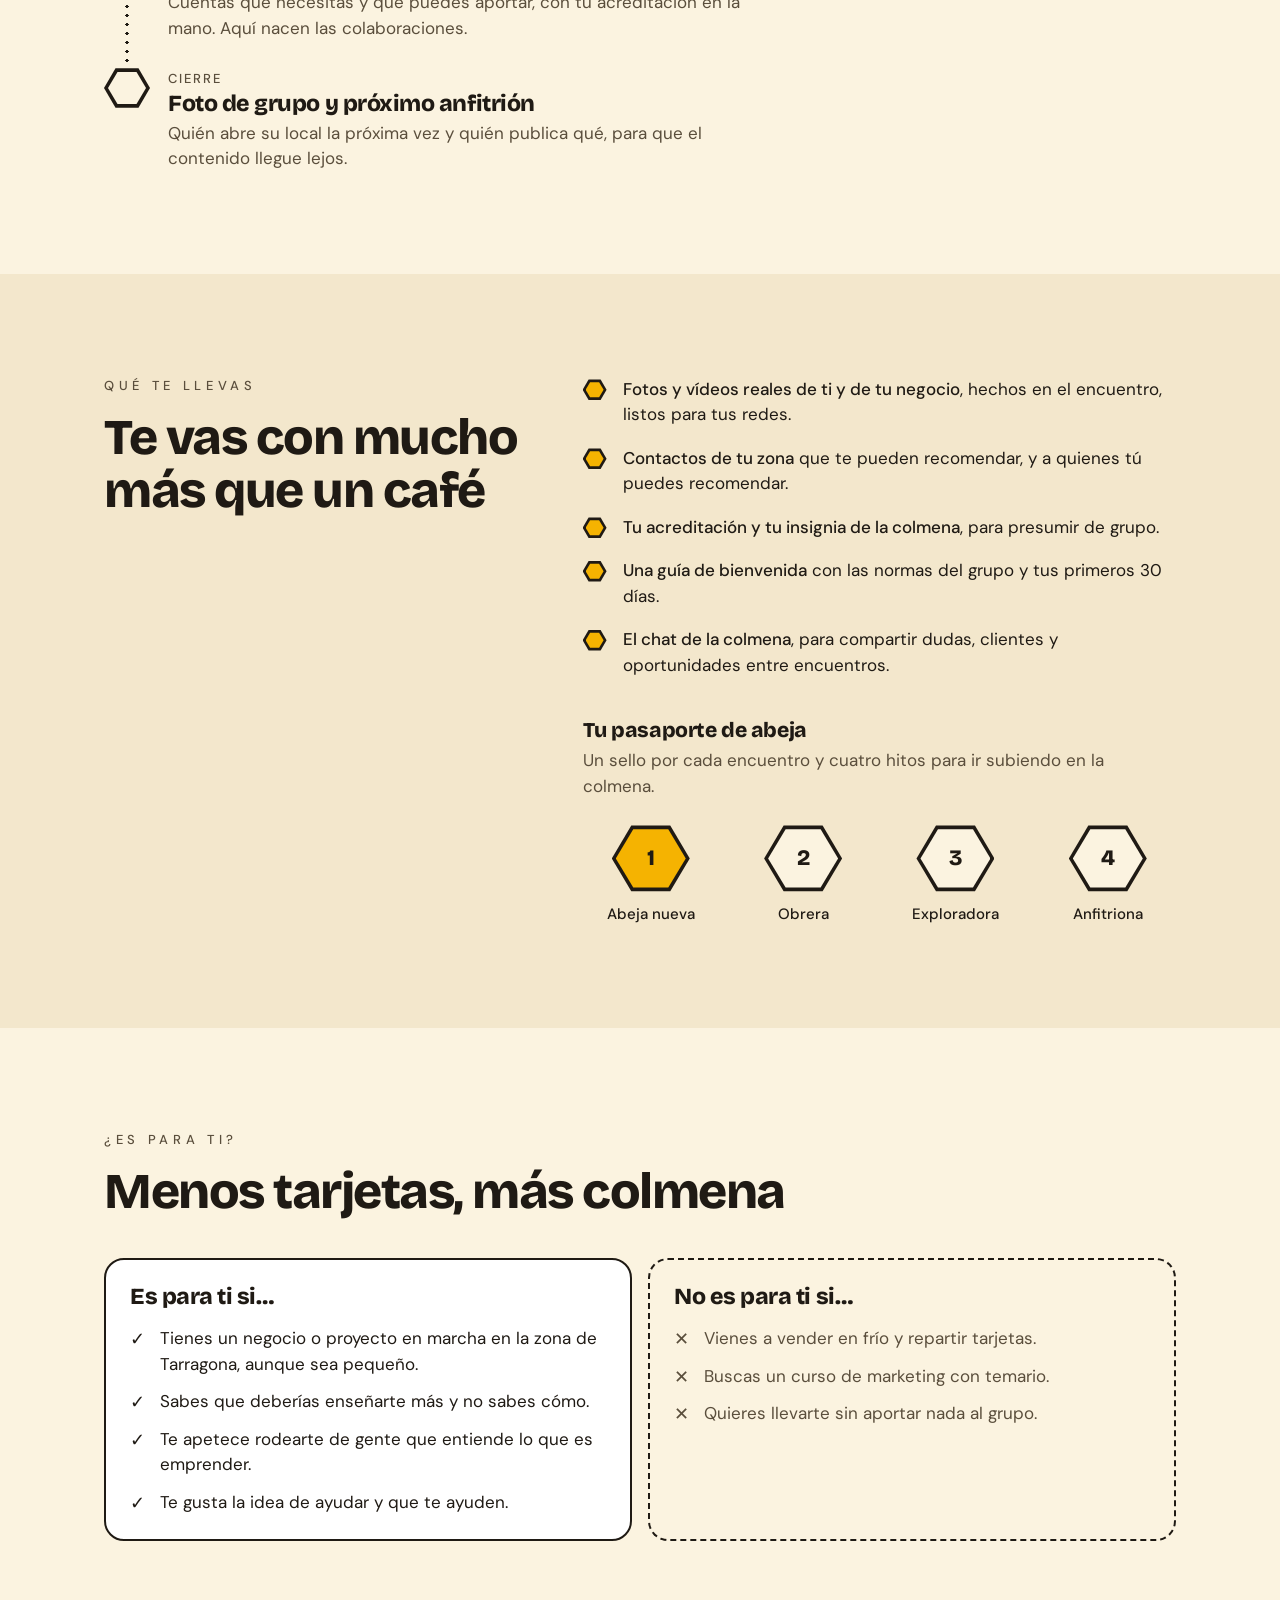
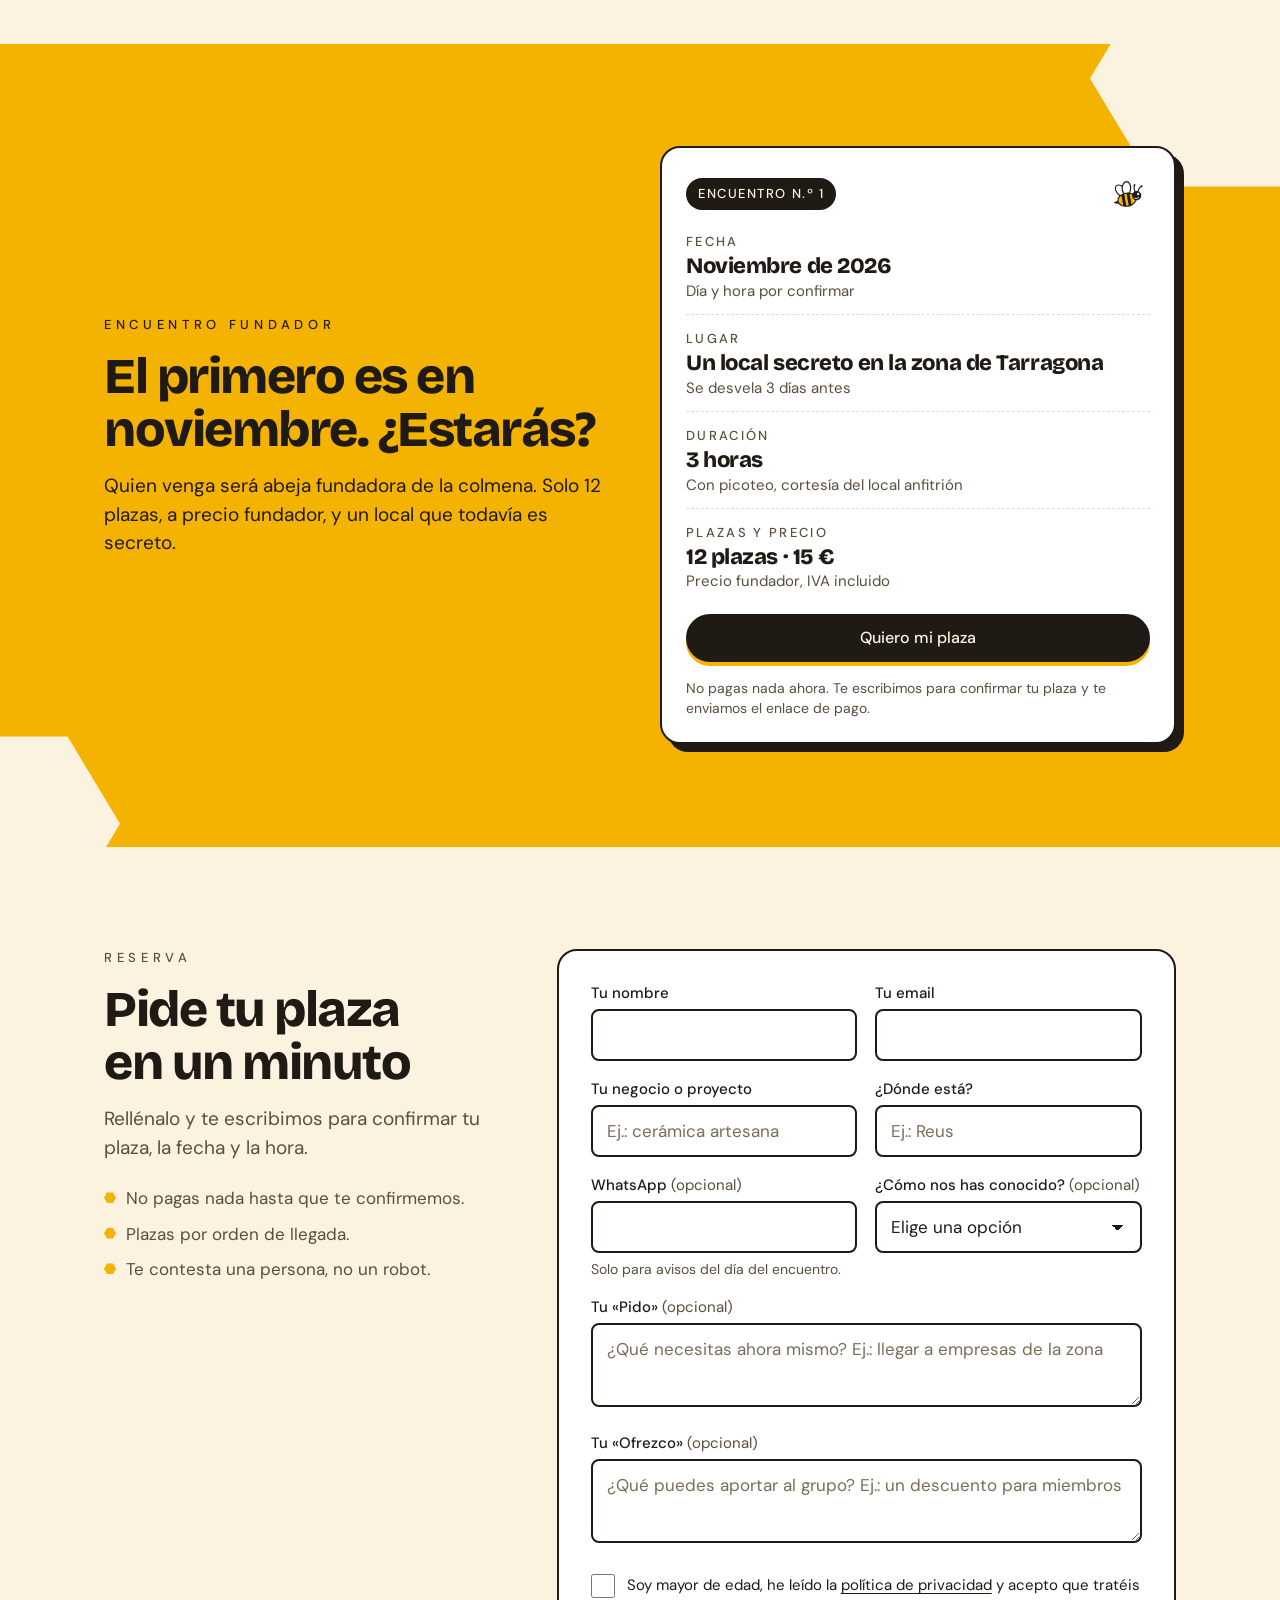
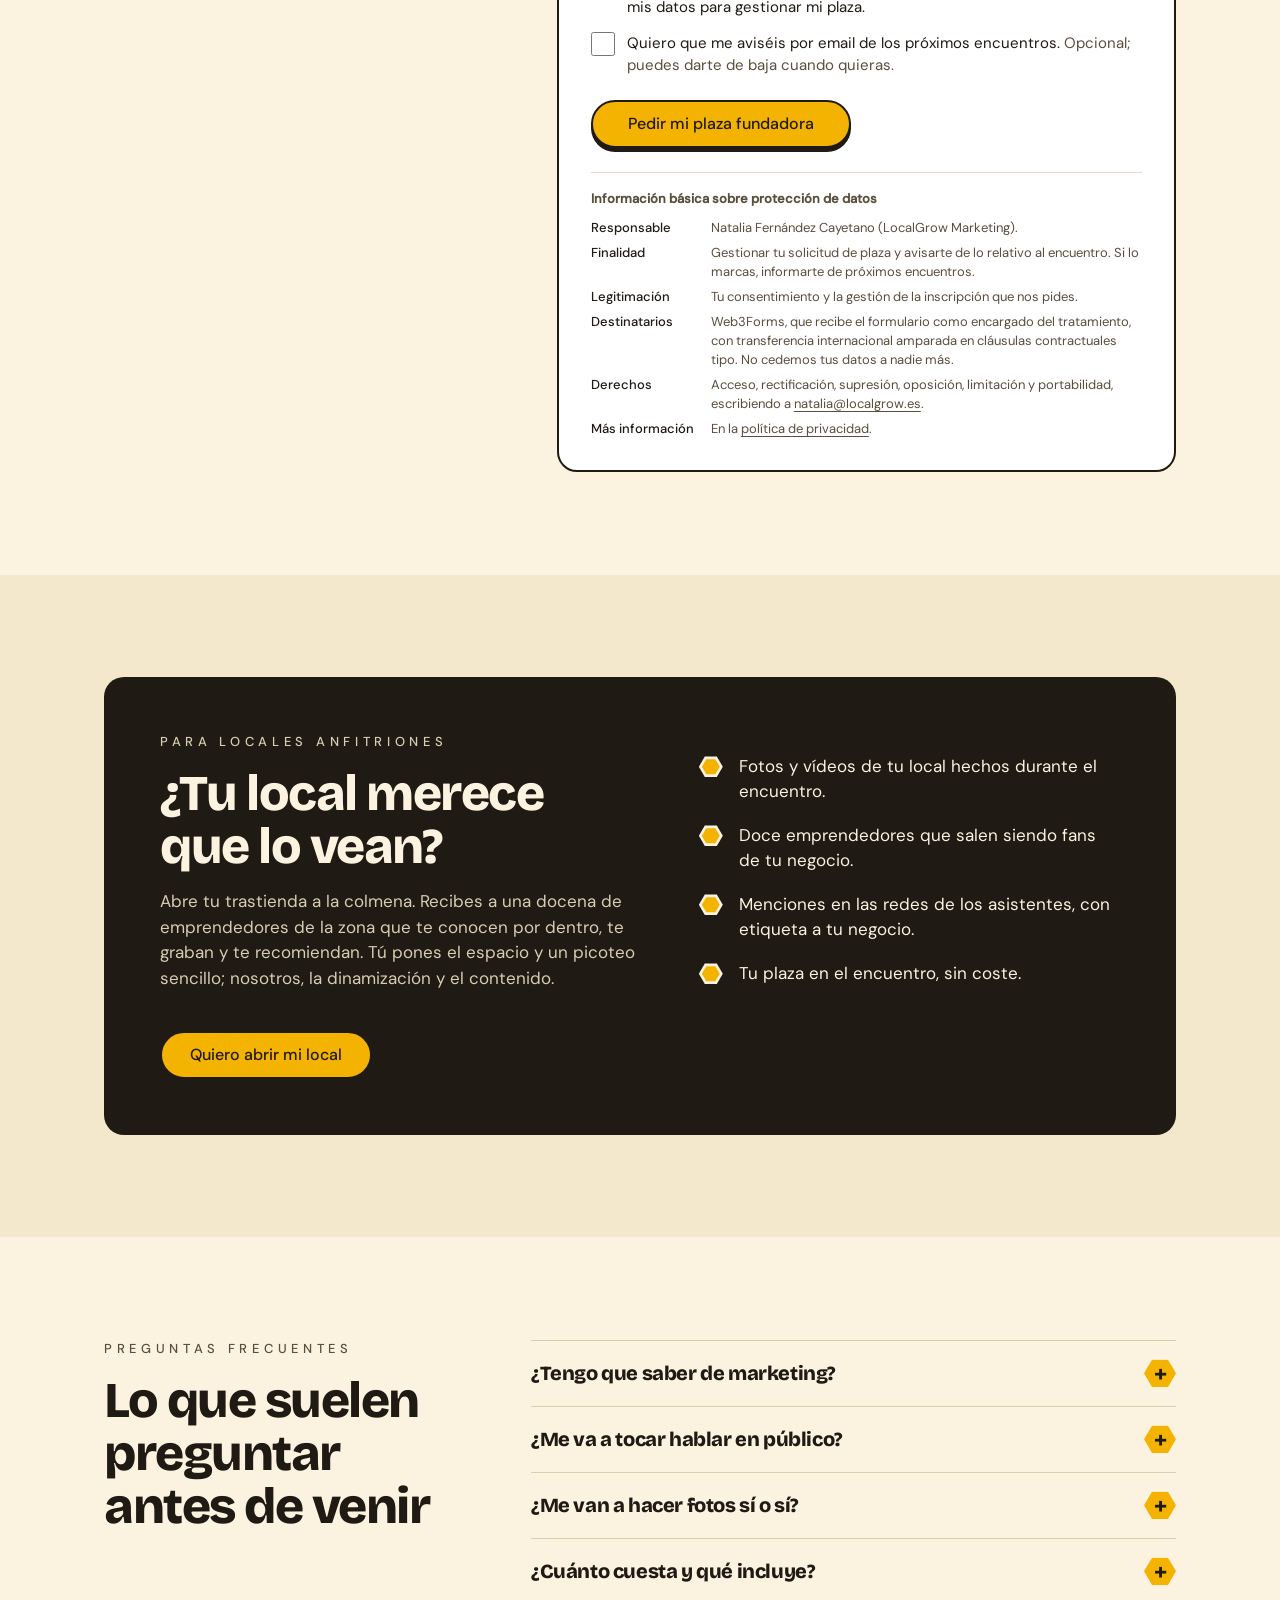
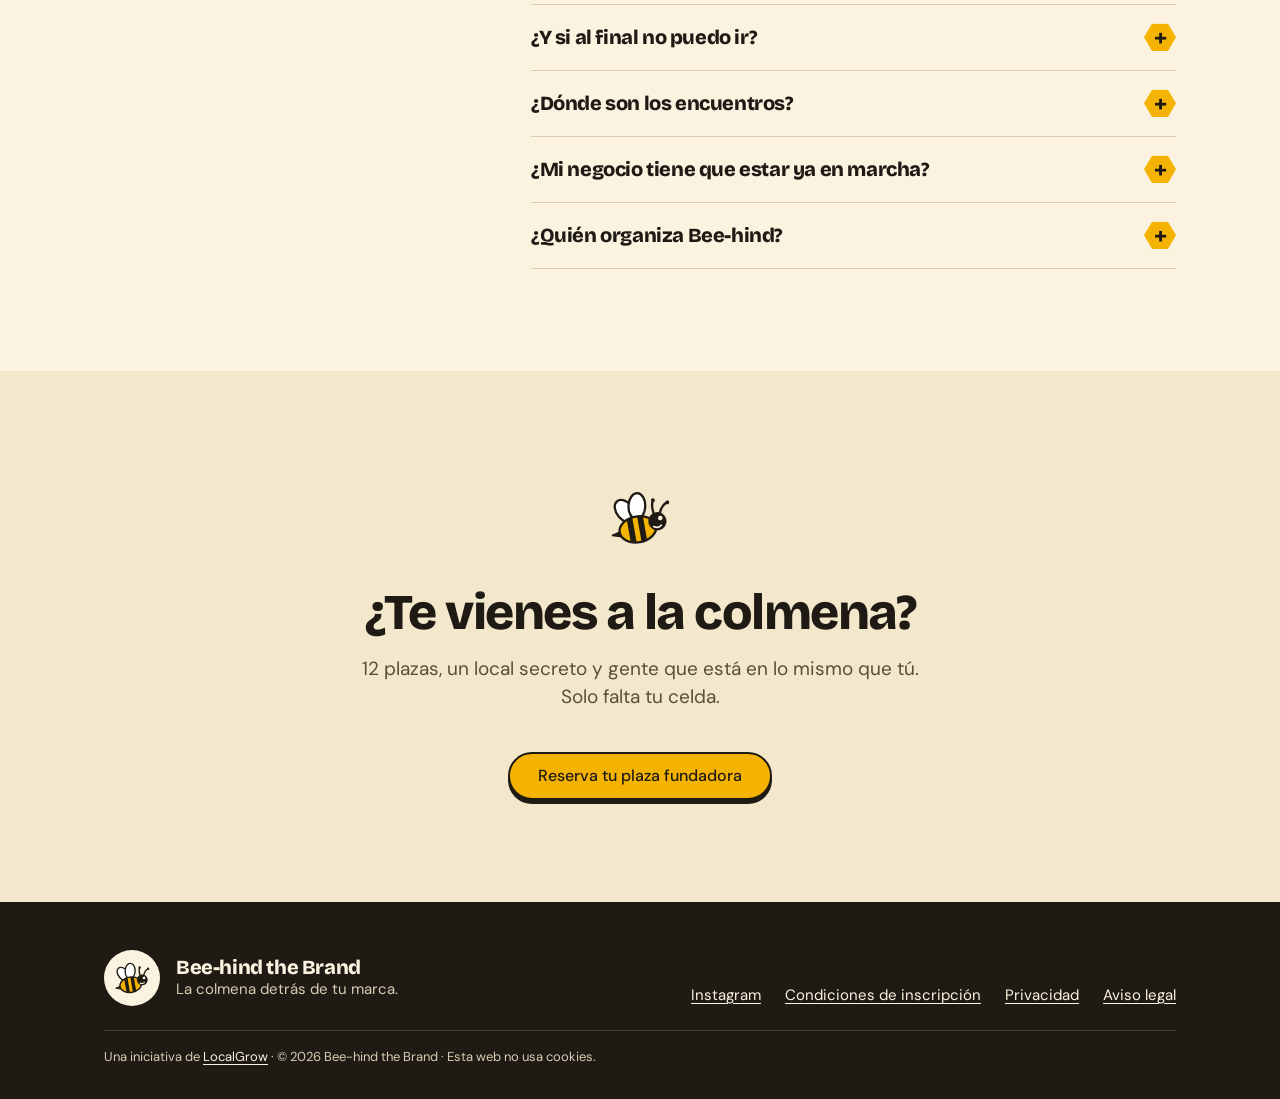
==== commit 31092c75: "Add files via upload" ====
--- a/index.html
+++ b/index.html
@@ -7,27 +7,27 @@
   <meta name="description" content="Encuentros presenciales de emprendedores en Tarragona: conoce gente de tu zona, enseña lo que hay detrás de tu negocio y llévate fotos y vídeos para tus redes.">
   <meta name="theme-color" content="#fbf3e0">
 
-  <!-- DOMINIO: cuando tengas dominio propio, cambia https://beehindthebrand.github.io en todo este archivo, en sitemap.xml y en robots.txt -->
-  <link rel="canonical" href="https://beehindthebrand.github.io/">
+  <!-- DOMINIO: cuando tengas dominio propio, cambia https://natalialocalgrow.github.io/beehindthebrand en todo este archivo, en sitemap.xml y en robots.txt -->
+  <link rel="canonical" href="https://natalialocalgrow.github.io/beehindthebrand/">
 
   <meta property="og:type" content="website">
   <meta property="og:locale" content="es_ES">
   <meta property="og:site_name" content="Bee-hind the Brand">
   <meta property="og:title" content="Emprender a solas cansa. Hazlo en colmena.">
   <meta property="og:description" content="Encuentros presenciales de emprendedores en Tarragona. 12 plazas fundadoras para el primer encuentro.">
-  <meta property="og:url" content="https://beehindthebrand.github.io/">
-  <meta property="og:image" content="https://beehindthebrand.github.io/assets/og-image.png">
+  <meta property="og:url" content="https://natalialocalgrow.github.io/beehindthebrand/">
+  <meta property="og:image" content="https://natalialocalgrow.github.io/beehindthebrand/og-image.png">
   <meta property="og:image:width" content="1200">
   <meta property="og:image:height" content="630">
   <meta property="og:image:alt" content="Bee-hind the Brand. Encuentros de emprendedores en Tarragona.">
   <meta name="twitter:card" content="summary_large_image">
 
-  <link rel="icon" href="assets/abeja.svg" type="image/svg+xml">
-  <link rel="icon" href="assets/favicon-32.png" type="image/png" sizes="32x32">
-  <link rel="apple-touch-icon" href="assets/apple-touch-icon.png">
-
-  <link rel="preload" href="fonts/bricolage-grotesque-latin-800-normal.woff2" as="font" type="font/woff2" crossorigin>
-  <link rel="preload" href="fonts/dm-sans-latin-400-normal.woff2" as="font" type="font/woff2" crossorigin>
+  <link rel="icon" href="abeja.svg" type="image/svg+xml">
+  <link rel="icon" href="favicon-32.png" type="image/png" sizes="32x32">
+  <link rel="apple-touch-icon" href="apple-touch-icon.png">
+
+  <link rel="preload" href="bricolage-grotesque-latin-800-normal.woff2" as="font" type="font/woff2" crossorigin>
+  <link rel="preload" href="dm-sans-latin-400-normal.woff2" as="font" type="font/woff2" crossorigin>
   <link rel="stylesheet" href="style.css">
 
   <script type="application/ld+json">
@@ -36,12 +36,12 @@
     "@graph": [
       {
         "@type": "Organization",
-        "@id": "https://beehindthebrand.github.io/#org",
+        "@id": "https://natalialocalgrow.github.io/beehindthebrand/#org",
         "name": "Bee-hind the Brand",
         "alternateName": "Bee-hind",
         "slogan": "La colmena detrás de tu marca",
-        "url": "https://beehindthebrand.github.io/",
-        "logo": "https://beehindthebrand.github.io/assets/apple-touch-icon.png",
+        "url": "https://natalialocalgrow.github.io/beehindthebrand/",
+        "logo": "https://natalialocalgrow.github.io/beehindthebrand/apple-touch-icon.png",
         "description": "Grupo presencial de emprendedores en Tarragona que se visitan en sus negocios, enseñan lo que hay detrás de su marca y crean contenido juntos.",
         "areaServed": { "@type": "AdministrativeArea", "name": "Tarragona" },
         "sameAs": ["https://www.instagram.com/beehindthebrand/"],
@@ -49,11 +49,11 @@
       },
       {
         "@type": "WebSite",
-        "@id": "https://beehindthebrand.github.io/#web",
-        "url": "https://beehindthebrand.github.io/",
+        "@id": "https://natalialocalgrow.github.io/beehindthebrand/#web",
+        "url": "https://natalialocalgrow.github.io/beehindthebrand/",
         "name": "Bee-hind the Brand",
         "inLanguage": "es-ES",
-        "publisher": { "@id": "https://beehindthebrand.github.io/#org" }
+        "publisher": { "@id": "https://natalialocalgrow.github.io/beehindthebrand/#org" }
       }
     ]
   }
@@ -76,10 +76,10 @@
       "name": "[NOMBRE DEL LOCAL]",
       "address": { "@type": "PostalAddress", "streetAddress": "[CALLE Y NÚMERO]", "addressLocality": "[LOCALIDAD]", "postalCode": "[CP]", "addressRegion": "Tarragona", "addressCountry": "ES" }
     },
-    "image": ["https://beehindthebrand.github.io/assets/og-image.png"],
+    "image": ["https://natalialocalgrow.github.io/beehindthebrand/og-image.png"],
     "description": "Encuentro presencial de emprendedores: visita al negocio anfitrión, contenido para redes y ronda Pido / Ofrezco.",
-    "offers": { "@type": "Offer", "price": "15", "priceCurrency": "EUR", "availability": "https://schema.org/InStock", "url": "https://beehindthebrand.github.io/#reserva" },
-    "organizer": { "@id": "https://beehindthebrand.github.io/#org" }
+    "offers": { "@type": "Offer", "price": "15", "priceCurrency": "EUR", "availability": "https://schema.org/InStock", "url": "https://natalialocalgrow.github.io/beehindthebrand/#reserva" },
+    "organizer": { "@id": "https://natalialocalgrow.github.io/beehindthebrand/#org" }
   }
   </script>
   -->
@@ -90,7 +90,7 @@
   <header class="site-header">
     <div class="wrap">
       <a class="brand" href="#inicio">
-        <img src="assets/logo-wordmark.png" width="708" height="265" alt="Bee-hind the Brand">
+        <img src="logo-wordmark.png" width="708" height="265" alt="Bee-hind the Brand">
       </a>
       <nav class="nav" aria-label="Principal">
         <a href="#como-es">Cómo es</a>
@@ -143,7 +143,7 @@
             <polygon class="hx" points="175.0,273.5 175.0,314.5 139.5,335.0 104.0,314.5 104.0,273.5 139.5,253.0"/>
             <polygon class="hx" points="254.7,273.5 254.7,314.5 219.2,335.0 183.7,314.5 183.7,273.5 219.2,253.0"/>
             <polygon class="hx" points="334.4,273.5 334.4,314.5 298.9,335.0 263.4,314.5 263.4,273.5 298.9,253.0"/>
-            <image class="bee" href="assets/abeja.svg" x="288" y="-6" width="112" height="112"/>
+            <image class="bee" href="abeja.svg" x="288" y="-6" width="112" height="112"/>
           </svg>
           <figcaption>12 celdas en el primer encuentro. Una es tuya.</figcaption>
         </figure>
@@ -334,7 +334,7 @@
         <div class="ticket">
           <div class="ticket-top">
             <span class="tag">Encuentro n.º 1</span>
-            <img src="assets/abeja.svg" alt="" width="44" height="44">
+            <img src="abeja.svg" alt="" width="44" height="44">
           </div>
           <!-- EDITA estos datos cuando los tengas cerrados (y la FAQ «¿Cuánto cuesta?») -->
           <dl>
@@ -584,7 +584,7 @@
     <!-- 12. CTA FINAL -->
     <section class="final band-cera" aria-labelledby="t-final">
       <div class="wrap">
-        <img src="assets/abeja.svg" alt="" width="88" height="88">
+        <img src="abeja.svg" alt="" width="88" height="88">
         <h2 id="t-final">¿Te vienes a la colmena?</h2>
         <p>12 plazas, un local secreto y gente que está en lo mismo que tú. Solo falta tu celda.</p>
         <div class="btn-row">
@@ -598,7 +598,7 @@
   <footer class="site-footer">
     <div class="wrap">
       <div class="foot-brand">
-        <img src="assets/abeja.svg" alt="" width="56" height="56">
+        <img src="abeja.svg" alt="" width="56" height="56">
         <div>
           <strong>Bee-hind the Brand</strong>
           <span>La colmena detrás de tu marca.</span>
@@ -611,7 +611,7 @@
         <a href="privacidad.html">Privacidad</a>
         <a href="aviso-legal.html">Aviso legal</a>
       </nav>
-      <p class="legal-line">Una iniciativa de LocalGrow · © 2026 Bee-hind the Brand · Esta web no usa cookies.</p>
+      <p class="legal-line">Una iniciativa de <a href="https://localgrow.es" target="_blank" rel="noopener">LocalGrow</a> · © 2026 Bee-hind the Brand · Esta web no usa cookies.</p>
     </div>
   </footer>
 
--- a/style.css
+++ b/style.css
@@ -0,0 +1,421 @@
+/* Bee-hind the Brand · estilos
+   Tokens del sistema de diseño de Bee-hind (miel, negro colmena, crema, cera, tierra).
+   Proporción de marca: 60 % crema · 30 % negro colmena · 10 % miel. */
+
+/* ---------- Tipografías (alojadas en la propia web: sin Google Fonts) ---------- */
+@font-face {
+  font-family: "Bricolage Grotesque";
+  src: url("bricolage-grotesque-latin-800-normal.woff2") format("woff2");
+  font-weight: 800; font-style: normal; font-display: swap;
+}
+@font-face {
+  font-family: "DM Sans";
+  src: url("dm-sans-latin-400-normal.woff2") format("woff2");
+  font-weight: 400; font-style: normal; font-display: swap;
+}
+@font-face {
+  font-family: "DM Sans";
+  src: url("dm-sans-latin-500-normal.woff2") format("woff2");
+  font-weight: 500; font-style: normal; font-display: swap;
+}
+
+:root {
+  --miel: #f5b301;
+  --negro-colmena: #1f1a14;
+  --crema: #fbf3e0;
+  --cera: #f3e7cc;
+  --tierra: #5a4e3c;
+  --blanco: #ffffff;
+  --borde: #e8dcc0;
+  --crema-suave: #d8cdb4; /* texto secundario sobre negro colmena (10:1) */
+
+  --display: "Bricolage Grotesque", system-ui, sans-serif;
+  --sans: "DM Sans", system-ui, sans-serif;
+
+  --space-2: 8px;
+  --space-4: 16px;
+  --space-6: 24px;
+  --space-10: 40px;
+  --radius-s: 8px;
+  --radius-l: 20px;
+  --radius-pill: 999px;
+
+  --max: 1120px;
+  --header-h: 68px;
+  --hex: polygon(25% 3%, 75% 3%, 100% 50%, 75% 97%, 25% 97%, 0 50%);
+}
+
+*, *::before, *::after { box-sizing: border-box; }
+html { -webkit-text-size-adjust: 100%; }
+@media (prefers-reduced-motion: no-preference) { html { scroll-behavior: smooth; } }
+
+body {
+  margin: 0;
+  background: var(--crema);
+  color: var(--negro-colmena);
+  font-family: var(--sans);
+  font-size: 17px;
+  line-height: 1.5;
+  overflow-x: hidden;
+}
+
+img, svg { max-width: 100%; height: auto; display: block; }
+a { color: inherit; text-underline-offset: 3px; }
+[id] { scroll-margin-top: calc(var(--header-h) + 8px); }
+
+:focus-visible { outline: 3px solid var(--negro-colmena); outline-offset: 3px; border-radius: 4px; }
+
+.skip {
+  position: absolute; left: -999px; top: 8px; z-index: 100;
+  background: var(--negro-colmena); color: var(--crema);
+  padding: 10px 16px; border-radius: var(--radius-pill);
+}
+.skip:focus { left: 8px; }
+
+.wrap { width: 100%; max-width: var(--max); margin-inline: auto; padding-inline: var(--space-4); }
+@media (min-width: 700px) { .wrap { padding-inline: var(--space-6); } }
+
+.visually-hidden {
+  position: absolute !important; width: 1px; height: 1px; padding: 0; margin: -1px;
+  overflow: hidden; clip: rect(0 0 0 0); white-space: nowrap; border: 0;
+}
+
+/* ---------- Tipografía ---------- */
+h1, h2, h3 { font-family: var(--display); font-weight: 800; margin: 0; letter-spacing: -0.03em; text-wrap: balance; }
+h2 { font-size: clamp(32px, 5vw, 50px); line-height: 1.06; }
+h3 { font-size: 23px; line-height: 1.15; letter-spacing: -0.02em; }
+p { margin: 0 0 var(--space-4); }
+
+.overline {
+  font-family: var(--sans); font-weight: 500;
+  font-size: 13px; line-height: 18px;
+  letter-spacing: 0.24em; text-transform: uppercase;
+  color: var(--tierra); margin: 0 0 var(--space-4);
+}
+@media (min-width: 700px) { .overline { letter-spacing: 0.36em; } }
+.lead { font-size: 19px; line-height: 1.5; max-width: 34em; }
+.muted { color: var(--tierra); }
+
+/* ---------- Botones ---------- */
+.btn {
+  display: inline-flex; align-items: center; justify-content: center; gap: 10px;
+  min-height: 48px; padding: 12px 28px;
+  border-radius: var(--radius-pill);
+  background: var(--miel); color: var(--negro-colmena);
+  border: 2px solid var(--negro-colmena);
+  font-family: var(--sans); font-weight: 500; font-size: 16px; line-height: 20px;
+  text-decoration: none; text-align: center; cursor: pointer;
+  box-shadow: 0 4px 0 var(--negro-colmena);
+  transition: transform .15s ease, box-shadow .15s ease, background .15s ease;
+}
+.btn:hover { transform: translateY(-2px); box-shadow: 0 6px 0 var(--negro-colmena); }
+.btn:active { transform: translateY(3px); box-shadow: 0 1px 0 var(--negro-colmena); }
+.btn--ghost { background: transparent; box-shadow: none; }
+.btn--ghost:hover { background: var(--cera); box-shadow: none; }
+.btn--dark { background: var(--negro-colmena); color: var(--crema); box-shadow: 0 4px 0 var(--miel); }
+.btn--dark:hover { box-shadow: 0 6px 0 var(--miel); }
+.btn--sm { min-height: 42px; padding: 8px 18px; font-size: 15px; box-shadow: none; }
+.btn--sm:hover { box-shadow: none; }
+.btn-row { display: flex; flex-wrap: wrap; gap: 14px var(--space-4); margin-top: var(--space-6); }
+
+/* ---------- Cabecera ---------- */
+.site-header { position: sticky; top: 0; z-index: 50; background: var(--crema); border-bottom: 1px solid var(--borde); }
+.site-header .wrap { display: flex; align-items: center; justify-content: space-between; gap: var(--space-4); min-height: var(--header-h); }
+.brand { display: inline-flex; text-decoration: none; }
+.brand img { width: 132px; height: auto; }
+@media (min-width: 700px) { .brand img { width: 150px; } }
+.nav { display: none; gap: 28px; align-items: center; }
+.nav a { text-decoration: none; font-weight: 500; font-size: 15px; }
+.nav a:hover { text-decoration: underline; text-underline-offset: 5px; text-decoration-thickness: 2px; }
+@media (min-width: 900px) { .nav { display: flex; } }
+.cta-short { display: inline; }
+.cta-long { display: none; }
+@media (min-width: 560px) { .cta-short { display: none; } .cta-long { display: inline; } }
+
+/* ---------- Hero ---------- */
+.hero { padding-block: clamp(36px, 6vw, 80px) clamp(48px, 7vw, 96px); }
+.hero .wrap { display: grid; gap: var(--space-10); align-items: center; }
+@media (min-width: 900px) { .hero .wrap { grid-template-columns: 1.3fr 0.7fr; gap: 48px; } }
+.hero h1 { margin-bottom: var(--space-6); }
+.h1-kicker {
+  display: block; font-family: var(--sans); font-weight: 500;
+  font-size: 13px; line-height: 18px; letter-spacing: 0.24em; text-transform: uppercase;
+  color: var(--tierra); margin-bottom: var(--space-4);
+}
+@media (min-width: 700px) { .h1-kicker { letter-spacing: 0.36em; } }
+.h1-main { display: block; font-size: clamp(42px, 6.4vw, 74px); line-height: 0.98; letter-spacing: -0.04em; }
+.h1-main mark { background: none; color: inherit; position: relative; white-space: nowrap; isolation: isolate; }
+.h1-main mark::after {
+  content: ""; position: absolute; left: -2px; right: -2px; bottom: 0.06em; height: 0.26em;
+  background: var(--miel); z-index: -1; border-radius: 3px;
+}
+.hero-facts { display: flex; flex-wrap: wrap; gap: 8px 18px; margin: var(--space-6) 0 0; padding: 0; list-style: none; color: var(--tierra); font-size: 15px; }
+.hero-facts li { display: inline-flex; align-items: center; gap: 8px; }
+.hero-facts li::before { content: ""; width: 10px; height: 9px; background: var(--miel); clip-path: var(--hex); }
+
+.comb { position: relative; max-width: 440px; margin-inline: auto; width: 100%; }
+.comb .panel { fill: var(--miel); }
+.comb .hx { fill: var(--crema); }
+.comb .hx--you { fill: var(--negro-colmena); }
+.comb .hx-label { font-family: var(--display); font-weight: 800; font-size: 22px; fill: var(--miel); letter-spacing: -0.02em; }
+.comb .trail { fill: none; stroke: var(--negro-colmena); stroke-width: 3; stroke-linecap: round; stroke-dasharray: 0 9; }
+.comb figcaption { text-align: center; color: var(--tierra); font-size: 15px; margin-top: 6px; }
+@media (prefers-reduced-motion: no-preference) {
+  .comb .bee { animation: zumba 3.2s ease-in-out infinite; transform-origin: center; transform-box: fill-box; }
+  @keyframes zumba { 0%,100% { transform: translateY(0) rotate(0deg); } 50% { transform: translateY(-7px) rotate(-3deg); } }
+}
+
+/* ---------- Banda de promesa ---------- */
+.promise { background: var(--negro-colmena); color: var(--crema); padding-block: 22px; }
+.promise ul { list-style: none; margin: 0; padding: 0; display: grid; gap: 12px; }
+@media (min-width: 760px) { .promise ul { grid-template-columns: auto 1fr 1fr 1fr; align-items: center; gap: 28px; } }
+.promise .promise-intro { font-weight: 500; color: var(--crema-suave); font-size: 15px; }
+.promise li:not(.promise-intro) { display: flex; align-items: center; gap: 12px; font-family: var(--display); font-weight: 800; font-size: 20px; letter-spacing: -0.02em; line-height: 1.15; }
+.promise li:not(.promise-intro)::before { content: ""; flex: none; width: 22px; height: 20px; background: var(--miel); clip-path: var(--hex); }
+
+/* ---------- Secciones ---------- */
+section { padding-block: clamp(60px, 8vw, 112px); }
+.section-head { max-width: 42em; margin-bottom: var(--space-10); }
+.section-head > p:not(.overline) { color: var(--tierra); font-size: 19px; line-height: 1.5; margin-top: var(--space-4); }
+.band-cera { background: var(--cera); }
+
+.cards { display: grid; gap: var(--space-4); }
+@media (min-width: 760px) { .cards--3 { grid-template-columns: repeat(3, 1fr); } }
+.card { background: var(--blanco); border: 1px solid var(--borde); border-radius: var(--radius-l); padding: var(--space-6); }
+.card h3 { margin-bottom: var(--space-2); }
+.card p { margin: 0; color: var(--tierra); }
+.card .quote { font-family: var(--display); font-weight: 800; font-size: 15px; letter-spacing: 0; color: var(--tierra); margin-bottom: 10px; display: block; }
+.closing { margin-top: var(--space-10); font-family: var(--display); font-weight: 800; font-size: clamp(24px, 3.4vw, 34px); line-height: 1.15; letter-spacing: -0.025em; max-width: 24em; }
+
+/* ---------- Manifiesto ---------- */
+.manifesto { background: var(--negro-colmena); color: var(--crema); position: relative; overflow: hidden; }
+.manifesto .overline { color: var(--crema-suave); }
+.manifesto blockquote { margin: 0; max-width: 30em; font-family: var(--display); font-weight: 800; font-size: clamp(26px, 3.8vw, 42px); line-height: 1.15; letter-spacing: -0.03em; }
+.manifesto blockquote p { margin: 0 0 0.7em; }
+.manifesto blockquote p:last-child { margin: 0; }
+.manifesto em { font-style: normal; color: var(--miel); }
+
+/* ---------- Cómo es un encuentro (línea de tiempo) ---------- */
+.flow { display: grid; gap: var(--space-10); }
+@media (min-width: 960px) { .flow { grid-template-columns: 1.35fr 0.65fr; align-items: start; } }
+.timeline { list-style: none; margin: 0; padding: 0; position: relative; }
+.timeline li { position: relative; padding: 0 0 26px 64px; }
+.timeline li:not(:last-child) {
+  background-image: radial-gradient(circle, var(--negro-colmena) 1.6px, transparent 1.8px);
+  background-size: 4px 9px; background-repeat: repeat-y; background-position: 21px 48px;
+}
+.timeline li:last-child { padding-bottom: 0; }
+.timeline li::before {
+  content: ""; position: absolute; left: 0; top: 0; width: 46px; height: 42px;
+  background: var(--negro-colmena); clip-path: var(--hex);
+}
+.timeline li::after {
+  content: ""; position: absolute; left: 4px; top: 4px; width: 38px; height: 34px;
+  background: var(--crema); clip-path: var(--hex);
+}
+.timeline li.is-key::after { background: var(--miel); }
+.timeline .when { display: block; font-size: 13px; font-weight: 500; letter-spacing: 0.16em; text-transform: uppercase; color: var(--tierra); margin-bottom: 2px; padding-top: 2px; }
+.timeline h3 { margin-bottom: 4px; }
+.timeline p { margin: 0; color: var(--tierra); max-width: 34em; }
+
+.aside-stack { display: grid; gap: var(--space-4); }
+.note-card { background: var(--cera); border-radius: var(--radius-l); padding: var(--space-6); }
+.note-card h3 { font-size: 21px; margin-bottom: 12px; }
+.note-card ul { margin: 0; padding-left: 1.1em; color: var(--tierra); }
+.note-card li { margin-bottom: 6px; }
+.note-card p { margin: 0; color: var(--tierra); }
+.note-card--secret { background: var(--negro-colmena); color: var(--crema); }
+.note-card--secret p { color: var(--crema-suave); }
+.note-card--secret a { color: var(--crema); }
+
+/* ---------- Qué te llevas ---------- */
+.take { display: grid; gap: var(--space-10); align-items: start; }
+@media (min-width: 900px) { .take { grid-template-columns: 0.85fr 1.15fr; } }
+.ticks { list-style: none; margin: 0; padding: 0; display: grid; gap: 18px; }
+.ticks li { position: relative; padding-left: 40px; }
+.ticks li::before {
+  content: ""; position: absolute; left: 0; top: 2px; width: 24px; height: 22px;
+  background: var(--negro-colmena); clip-path: var(--hex);
+}
+.ticks li::after {
+  content: ""; position: absolute; left: 3px; top: 5px; width: 18px; height: 16px;
+  background: var(--miel); clip-path: var(--hex);
+}
+.ticks strong { font-weight: 500; }
+
+.passport { margin-top: var(--space-10); }
+.passport h3 { font-size: 21px; margin-bottom: 6px; }
+.passport > p { color: var(--tierra); margin-bottom: var(--space-6); }
+.hitos { list-style: none; margin: 0; padding: 0; display: grid; grid-template-columns: repeat(2, 1fr); gap: var(--space-4); }
+@media (min-width: 560px) { .hitos { grid-template-columns: repeat(4, 1fr); } }
+.hitos li { text-align: center; font-weight: 500; font-size: 15px; }
+.hitos .hex-badge {
+  width: 78px; height: 70px; margin: 0 auto 10px; display: grid; place-items: center;
+  background: var(--negro-colmena); clip-path: var(--hex);
+  font-family: var(--display); font-weight: 800; font-size: 22px;
+}
+.hitos .hex-badge span { width: 70px; height: 62px; display: grid; place-items: center; clip-path: var(--hex); background: var(--crema); }
+.hitos li:nth-child(1) .hex-badge span { background: var(--miel); }
+
+/* ---------- Para quién ---------- */
+.fit { display: grid; gap: var(--space-4); }
+@media (min-width: 800px) { .fit { grid-template-columns: 1fr 1fr; } }
+.fit-col { border-radius: var(--radius-l); padding: var(--space-6); border: 2px solid var(--negro-colmena); background: var(--blanco); }
+.fit-col--no { background: transparent; border-style: dashed; }
+.fit-col h3 { margin-bottom: var(--space-4); }
+.fit-col ul { margin: 0; padding: 0; list-style: none; display: grid; gap: 12px; }
+.fit-col li { position: relative; padding-left: 30px; }
+.fit-col li::before { position: absolute; left: 0; top: 0; font-weight: 500; font-size: 18px; }
+.fit-col--yes li::before { content: "✓"; }
+.fit-col--no li::before { content: "✕"; color: var(--tierra); }
+.fit-col--no li { color: var(--tierra); }
+
+/* ---------- Próximo encuentro (banda miel) ---------- */
+.next { background: var(--miel); position: relative; overflow: hidden; }
+.next .wrap { position: relative; z-index: 1; display: grid; gap: var(--space-10); align-items: center; }
+@media (min-width: 900px) { .next .wrap { grid-template-columns: 1fr 1fr; } }
+.next .overline { color: var(--negro-colmena); }
+.next .lead { margin-top: var(--space-4); }
+.next .hex { position: absolute; background: var(--crema); clip-path: var(--hex); z-index: 0; }
+.next .hex--1 { width: 260px; height: 230px; right: -70px; top: -80px; }
+.next .hex--2 { width: 130px; height: 115px; right: 170px; top: 70px; }
+.next .hex--3 { width: 210px; height: 186px; left: -90px; bottom: -70px; }
+.ticket { background: var(--blanco); border: 2px solid var(--negro-colmena); border-radius: var(--radius-l); padding: var(--space-6); box-shadow: 8px 8px 0 var(--negro-colmena); }
+.ticket-top { display: flex; justify-content: space-between; align-items: center; gap: 12px; margin-bottom: var(--space-4); }
+.ticket-top img { width: 44px; height: 44px; }
+.tag { display: inline-block; background: var(--negro-colmena); color: var(--crema); font-size: 13px; font-weight: 500; letter-spacing: 0.12em; text-transform: uppercase; padding: 6px 12px; border-radius: var(--radius-pill); }
+.ticket dl { margin: 0 0 var(--space-6); display: grid; gap: 14px; }
+.ticket dl div { display: grid; gap: 2px; padding-bottom: 14px; border-bottom: 1px dashed var(--borde); }
+.ticket dl div:last-child { border-bottom: 0; padding-bottom: 0; }
+.ticket dt { font-size: 13px; letter-spacing: 0.18em; text-transform: uppercase; color: var(--tierra); font-weight: 500; }
+.ticket dd { margin: 0; font-family: var(--display); font-weight: 800; font-size: 22px; line-height: 1.2; letter-spacing: -0.02em; }
+.ticket dd small { display: block; font-family: var(--sans); font-weight: 400; font-size: 15px; letter-spacing: 0; color: var(--tierra); margin-top: 2px; }
+.ticket .btn { width: 100%; }
+.ticket .fine { margin: var(--space-4) 0 0; font-size: 14px; line-height: 20px; color: var(--tierra); }
+
+/* ---------- Formularios ---------- */
+.form-layout { display: grid; gap: var(--space-10); align-items: start; }
+@media (min-width: 960px) { .form-layout { grid-template-columns: 0.8fr 1.2fr; } .form-layout .section-head { margin-bottom: 0; position: sticky; top: calc(var(--header-h) + 32px); } }
+.reassure { list-style: none; margin: var(--space-6) 0 0; padding: 0; display: grid; gap: 10px; }
+.reassure li { display: flex; gap: 10px; align-items: flex-start; color: var(--tierra); }
+.reassure li::before { content: ""; flex: none; margin-top: 6px; width: 12px; height: 11px; background: var(--miel); clip-path: var(--hex); outline: 0; }
+
+.form-card { background: var(--blanco); border: 2px solid var(--negro-colmena); border-radius: var(--radius-l); padding: var(--space-6); }
+@media (min-width: 700px) { .form-card { padding: 32px; } }
+.form-card h3 { margin-bottom: var(--space-2); }
+.fields { display: grid; gap: 18px; margin: 0 0 var(--space-6); }
+@media (min-width: 700px) { .fields { grid-template-columns: 1fr 1fr; } .field--full { grid-column: 1 / -1; } }
+.field label, .field .label { display: block; font-weight: 500; font-size: 15px; line-height: 20px; margin-bottom: 6px; }
+.opt { font-weight: 400; color: var(--tierra); }
+.hint { display: block; font-size: 14px; line-height: 20px; color: var(--tierra); margin-top: 6px; }
+.field input[type="text"], .field input[type="email"], .field input[type="tel"], .field select, .field textarea {
+  width: 100%; min-height: 50px; padding: 12px 14px;
+  border: 2px solid var(--negro-colmena); border-radius: var(--radius-s);
+  background: var(--blanco); color: var(--negro-colmena);
+  font-family: var(--sans); font-size: 17px; line-height: 24px;
+}
+.field select {
+  appearance: none; -webkit-appearance: none;
+  background-image: linear-gradient(45deg, transparent 50%, var(--negro-colmena) 50%), linear-gradient(135deg, var(--negro-colmena) 50%, transparent 50%);
+  background-position: calc(100% - 22px) 52%, calc(100% - 16px) 52%;
+  background-size: 6px 6px; background-repeat: no-repeat; padding-right: 44px;
+}
+.field textarea { resize: vertical; min-height: 84px; }
+.field input::placeholder, .field textarea::placeholder { color: #7a6d58; }
+.field input:focus-visible, .field select:focus-visible, .field textarea:focus-visible { outline: 3px solid var(--miel); outline-offset: 2px; }
+.field input:user-invalid, .field textarea:user-invalid { border-color: #a1260d; }
+
+.checks { display: grid; gap: 14px; margin-bottom: var(--space-6); }
+.check { display: grid; grid-template-columns: 24px 1fr; gap: 12px; align-items: start; font-size: 15px; line-height: 22px; cursor: pointer; }
+.check input { width: 24px; height: 24px; margin: 0; accent-color: var(--negro-colmena); cursor: pointer; }
+.form-card button[type="submit"] { width: 100%; }
+@media (min-width: 700px) { .form-card button[type="submit"] { width: auto; min-width: 260px; } }
+.btn:disabled { opacity: 0.6; cursor: wait; transform: none; }
+.form-status { margin: var(--space-4) 0 0; font-weight: 500; }
+.form-status:empty { display: none; }
+.form-status.is-ok { background: var(--cera); border-radius: var(--radius-s); padding: 14px 16px; }
+.form-status.is-error { border: 2px solid var(--negro-colmena); border-radius: var(--radius-s); padding: 12px 14px; }
+
+.gdpr-box { margin-top: var(--space-6); border-top: 1px solid var(--borde); padding-top: var(--space-4); font-size: 13px; line-height: 19px; color: var(--tierra); }
+.gdpr-box summary { cursor: pointer; font-weight: 500; color: var(--negro-colmena); font-size: 14px; }
+.gdpr-box dl { margin: 10px 0 0; display: grid; gap: 6px; }
+.gdpr-box dl div { display: grid; grid-template-columns: 1fr; gap: 0; }
+@media (min-width: 560px) { .gdpr-box dl div { grid-template-columns: 110px 1fr; gap: 10px; } }
+.gdpr-box dt { font-weight: 500; color: var(--negro-colmena); }
+.gdpr-box dd { margin: 0; }
+
+/* ---------- Anfitriones ---------- */
+.host-card { background: var(--negro-colmena); color: var(--crema); border-radius: var(--radius-l); padding: var(--space-10) var(--space-6); display: grid; gap: var(--space-6); }
+@media (min-width: 900px) { .host-card { grid-template-columns: 1.1fr 0.9fr; padding: 56px; align-items: center; } }
+.host-card .overline { color: var(--crema-suave); }
+.host-card h2 { color: var(--crema); margin-bottom: var(--space-4); }
+.host-card p { color: var(--crema-suave); max-width: 34em; }
+.host-card .ticks li { color: var(--crema); }
+.host-card .ticks li::before { background: var(--crema); }
+.host-form { grid-column: 1 / -1; }
+.host-form > summary { list-style: none; display: inline-flex; }
+.host-form > summary::-webkit-details-marker { display: none; }
+.host-form[open] > summary { margin-bottom: var(--space-6); }
+.host-form .form-card { color: var(--negro-colmena); max-width: 820px; }
+
+/* ---------- FAQ ---------- */
+.faq-layout { display: grid; gap: var(--space-6); }
+@media (min-width: 960px) { .faq-layout { grid-template-columns: 0.75fr 1.25fr; gap: var(--space-10); } }
+.faq details { border-bottom: 1px solid #dccfb0; }
+.faq details:first-of-type { border-top: 1px solid #dccfb0; }
+.faq summary { list-style: none; cursor: pointer; padding: 20px 44px 20px 0; position: relative; font-family: var(--display); font-weight: 800; font-size: 20px; line-height: 1.25; letter-spacing: -0.02em; }
+.faq summary::-webkit-details-marker { display: none; }
+.faq summary::after {
+  content: "+"; position: absolute; right: 0; top: 50%; transform: translateY(-50%);
+  width: 32px; height: 29px; display: grid; place-items: center;
+  background: var(--miel); clip-path: var(--hex); font-family: var(--sans); font-size: 22px; line-height: 1;
+}
+.faq details[open] summary::after { content: "–"; }
+.faq details > div { padding-bottom: 20px; }
+.faq details p { color: var(--tierra); margin: 0 0 10px; max-width: 40em; }
+.faq details p:last-child { margin-bottom: 0; }
+
+/* ---------- CTA final ---------- */
+.final { text-align: center; }
+.final .wrap { display: flex; flex-direction: column; align-items: center; }
+.final img { width: 88px; margin-bottom: var(--space-6); }
+.final h2 { max-width: 14em; }
+.final p { color: var(--tierra); font-size: 19px; max-width: 30em; margin-top: var(--space-4); }
+.final .btn-row { justify-content: center; }
+
+/* ---------- Pie ---------- */
+.site-footer { background: var(--negro-colmena); color: var(--crema); padding-block: 48px 32px; font-size: 15px; line-height: 22px; }
+.site-footer .wrap { display: grid; gap: var(--space-6); }
+@media (min-width: 800px) { .site-footer .wrap { grid-template-columns: 1fr auto; align-items: end; } }
+.site-footer a { color: var(--crema); }
+.foot-brand { display: flex; align-items: center; gap: var(--space-4); }
+.foot-brand img { width: 56px; height: 56px; background: var(--crema); border-radius: var(--radius-pill); padding: 2px; }
+.foot-brand strong { font-family: var(--display); font-weight: 800; font-size: 20px; letter-spacing: -0.02em; display: block; }
+.foot-brand span { color: var(--crema-suave); }
+.foot-links { display: flex; flex-wrap: wrap; gap: 10px 24px; }
+.legal-line { grid-column: 1 / -1; border-top: 1px solid #4a4236; padding-top: var(--space-4); margin: 0; font-size: 13px; line-height: 20px; color: var(--crema-suave); }
+
+/* ---------- Páginas de texto (legales, 404) ---------- */
+.doc { padding-block: clamp(40px, 6vw, 72px); }
+.doc .wrap { max-width: 780px; }
+.doc h1 { font-size: clamp(34px, 6vw, 54px); line-height: 1.05; margin-bottom: var(--space-4); }
+.doc h2 { font-size: 25px; line-height: 1.2; margin: var(--space-10) 0 10px; }
+.doc ul { padding-left: 1.2em; margin: 0 0 var(--space-4); }
+.doc li { margin-bottom: 6px; }
+.doc .updated { color: var(--tierra); font-size: 15px; margin-bottom: var(--space-6); }
+.doc .summary-box { background: var(--cera); border-radius: var(--radius-l); padding: var(--space-6); margin: var(--space-6) 0; }
+.doc .summary-box p:last-child { margin-bottom: 0; }
+.doc table { width: 100%; border-collapse: collapse; margin: 0 0 var(--space-4); font-size: 15px; }
+.doc th, .doc td { text-align: left; vertical-align: top; padding: 10px 12px; border-bottom: 1px solid var(--borde); }
+.doc th { font-weight: 500; background: var(--cera); }
+.table-scroll { overflow-x: auto; }
+
+/* Formulario de anfitriones dentro de la tarjeta oscura: textos de nuevo en tierra/negro */
+.host-card .form-card p.muted, .host-card .form-card .form-status { color: var(--tierra); }
+.host-card .form-card .form-status.is-ok, .host-card .form-card .form-status.is-error { color: var(--negro-colmena); }
+
+/* Móvil: panal del hero más compacto y sin recortes de panal en la banda miel */
+@media (max-width: 899px) {
+  .comb { max-width: 340px; }
+  .next .hex { display: none; }
+}
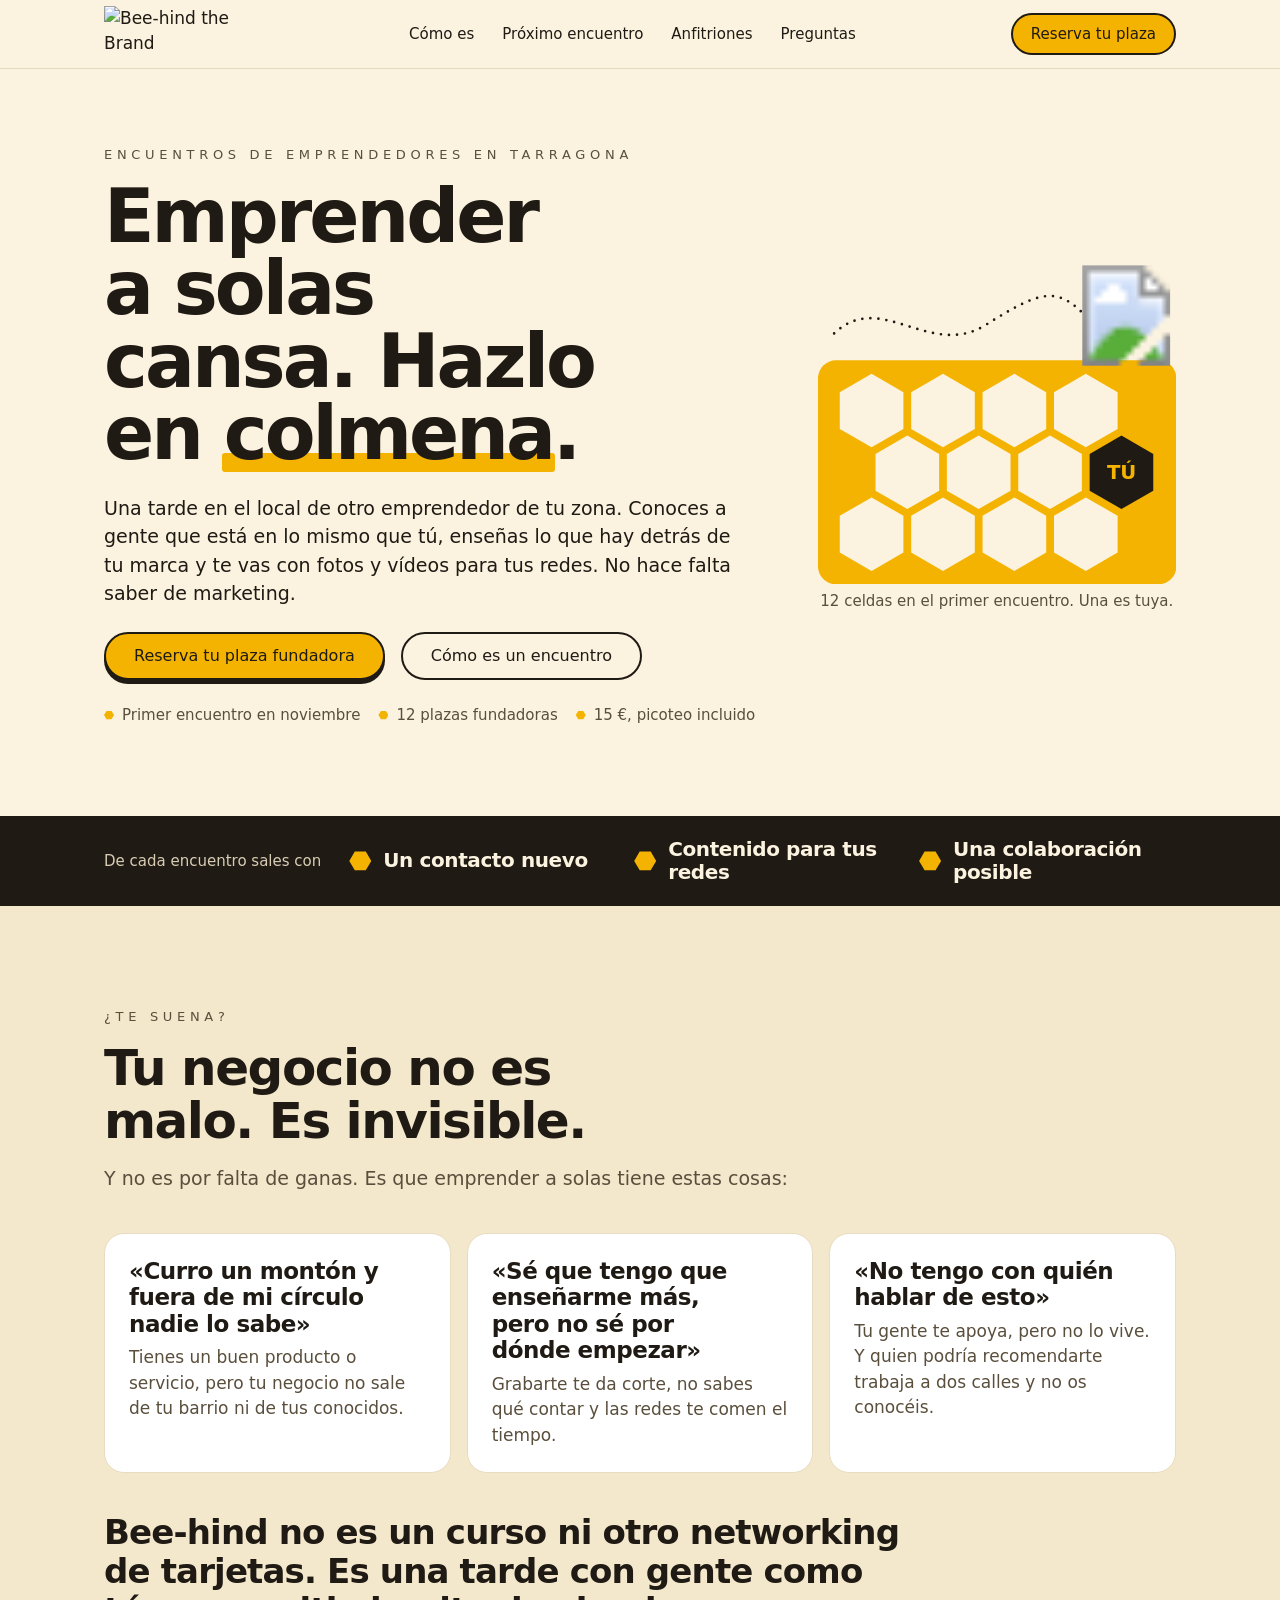
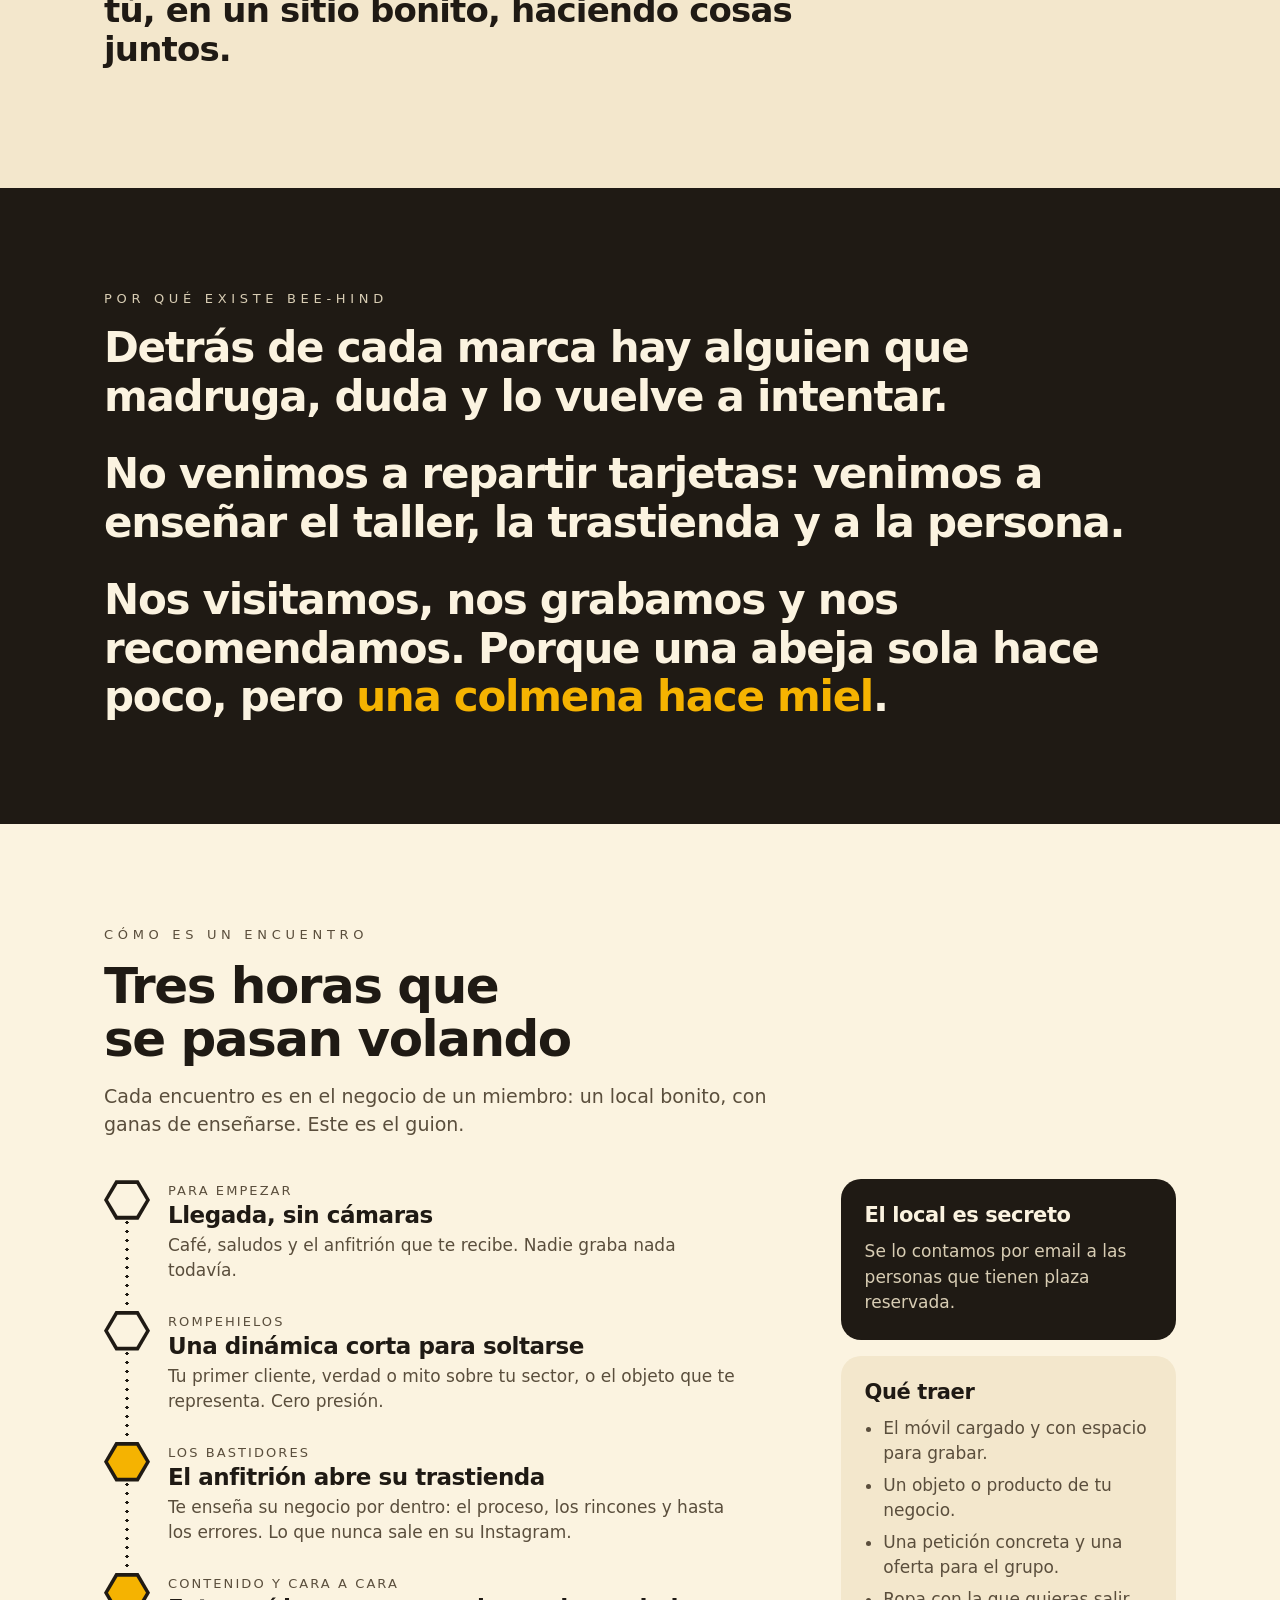
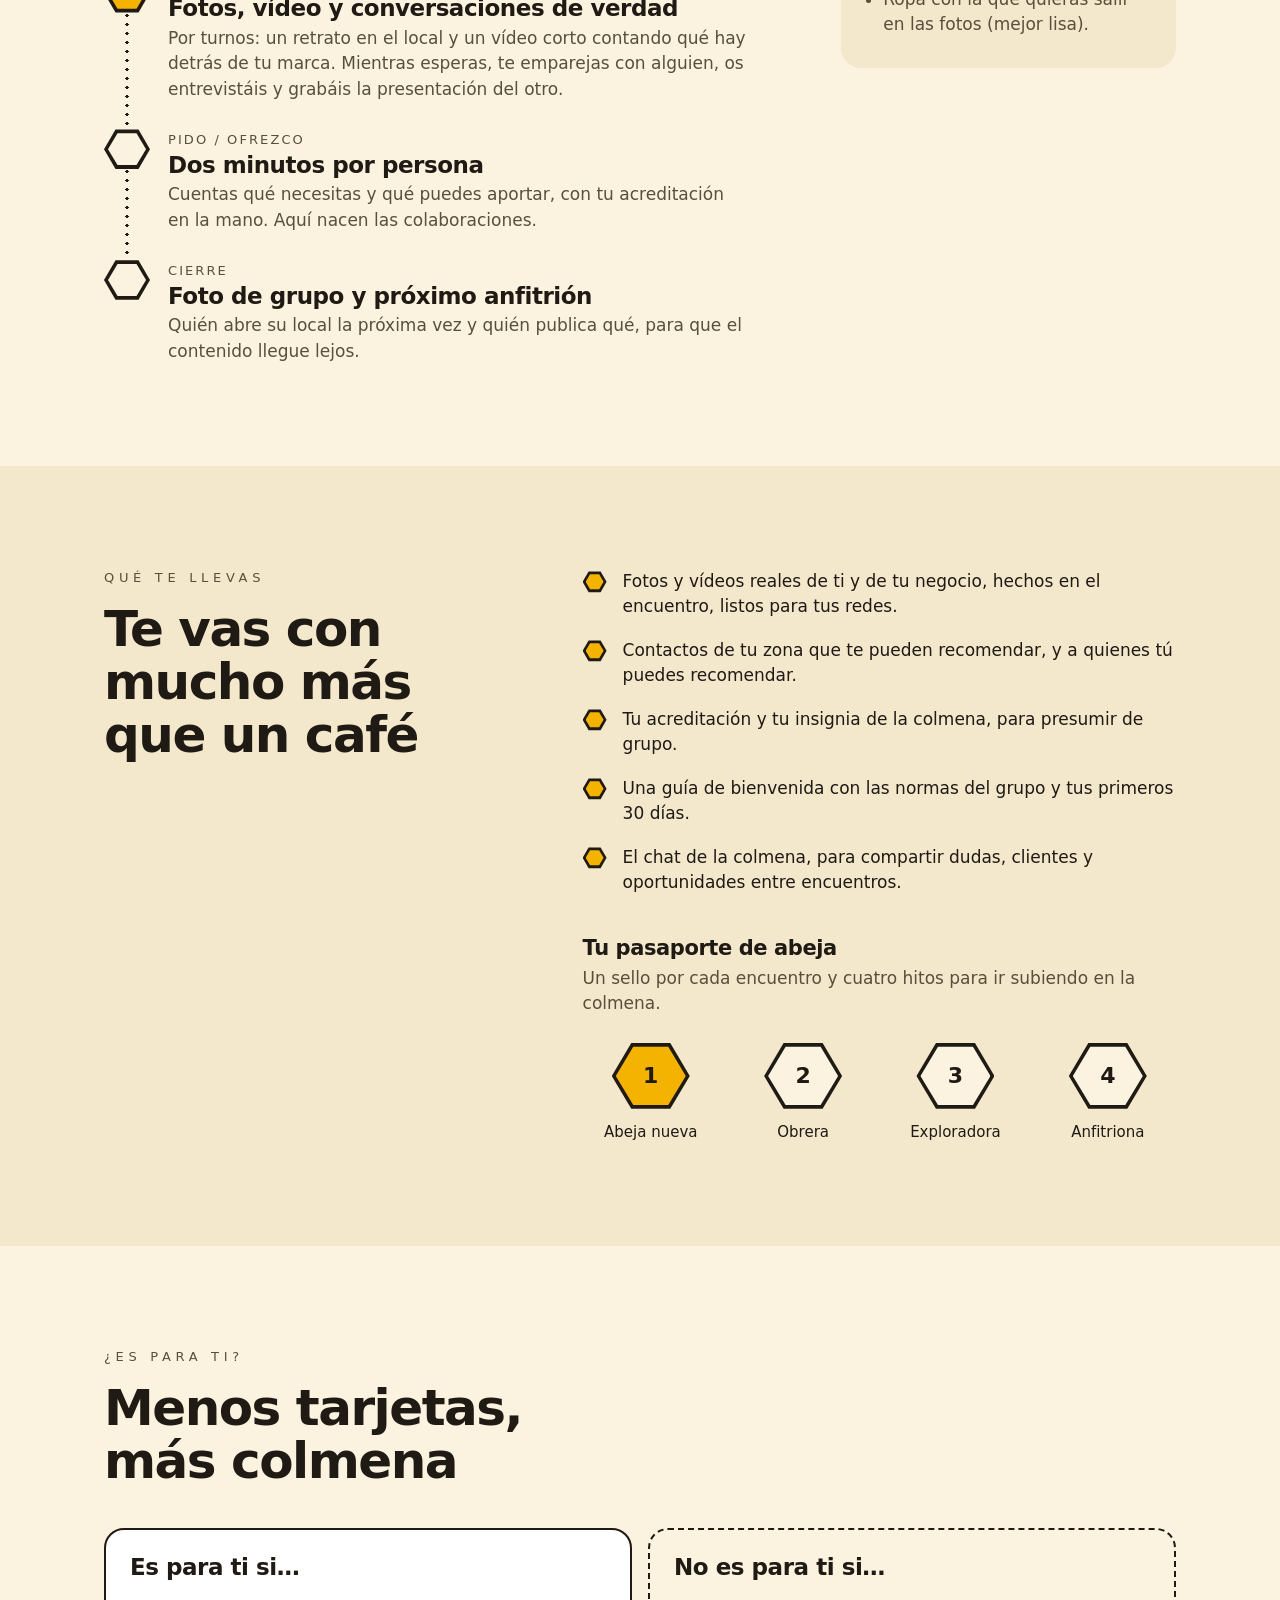
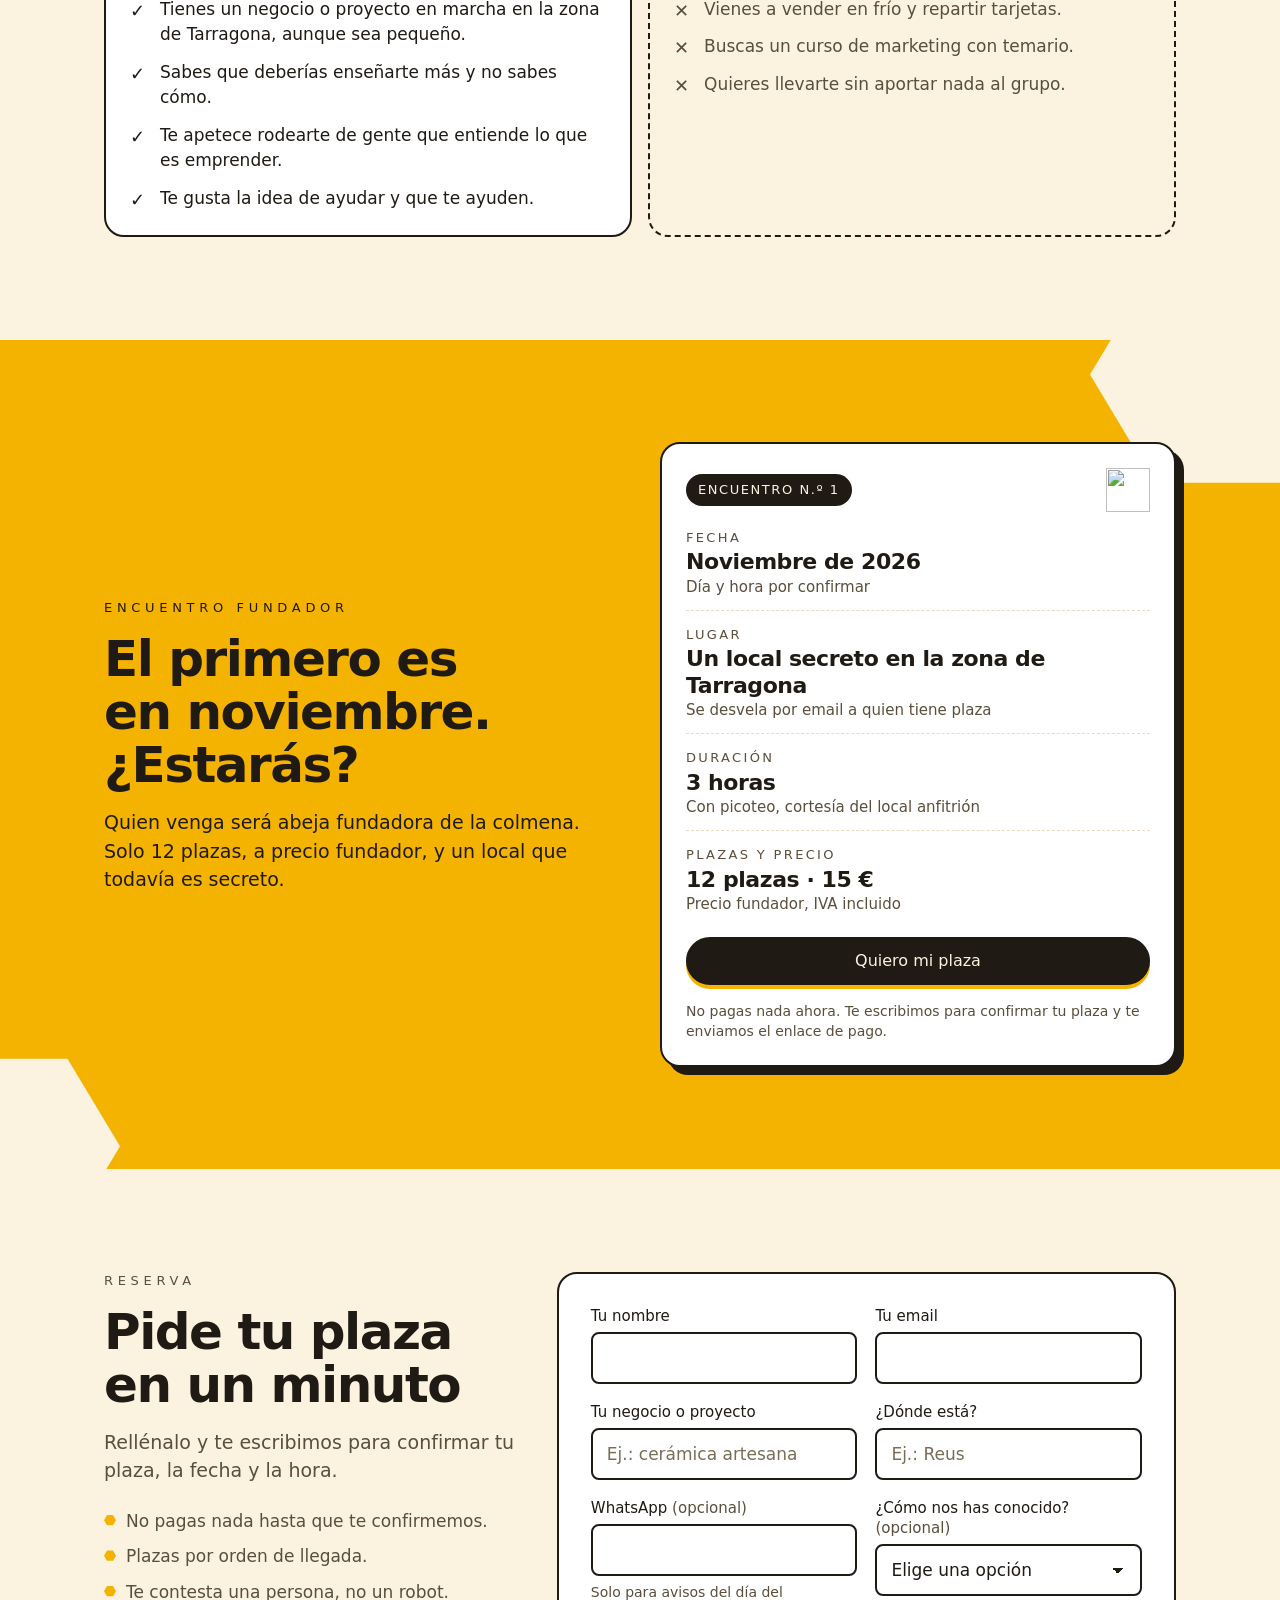
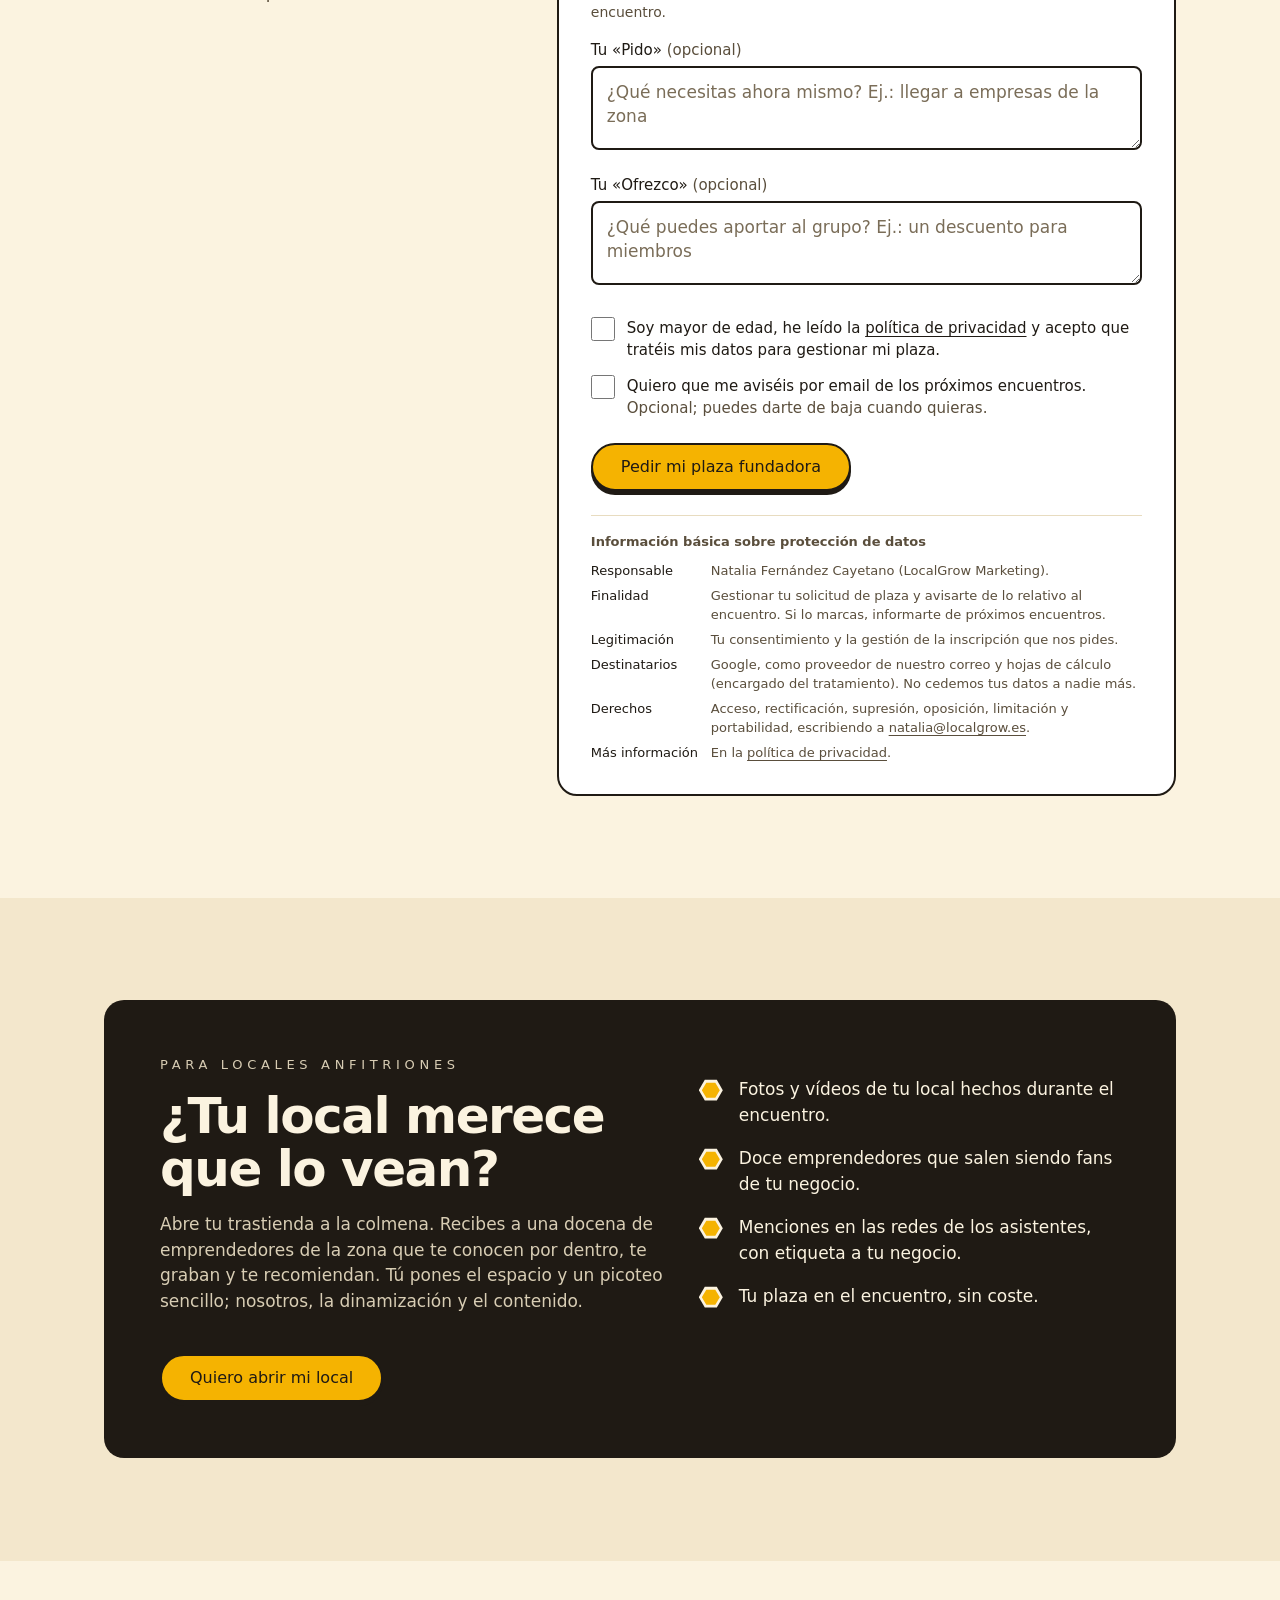
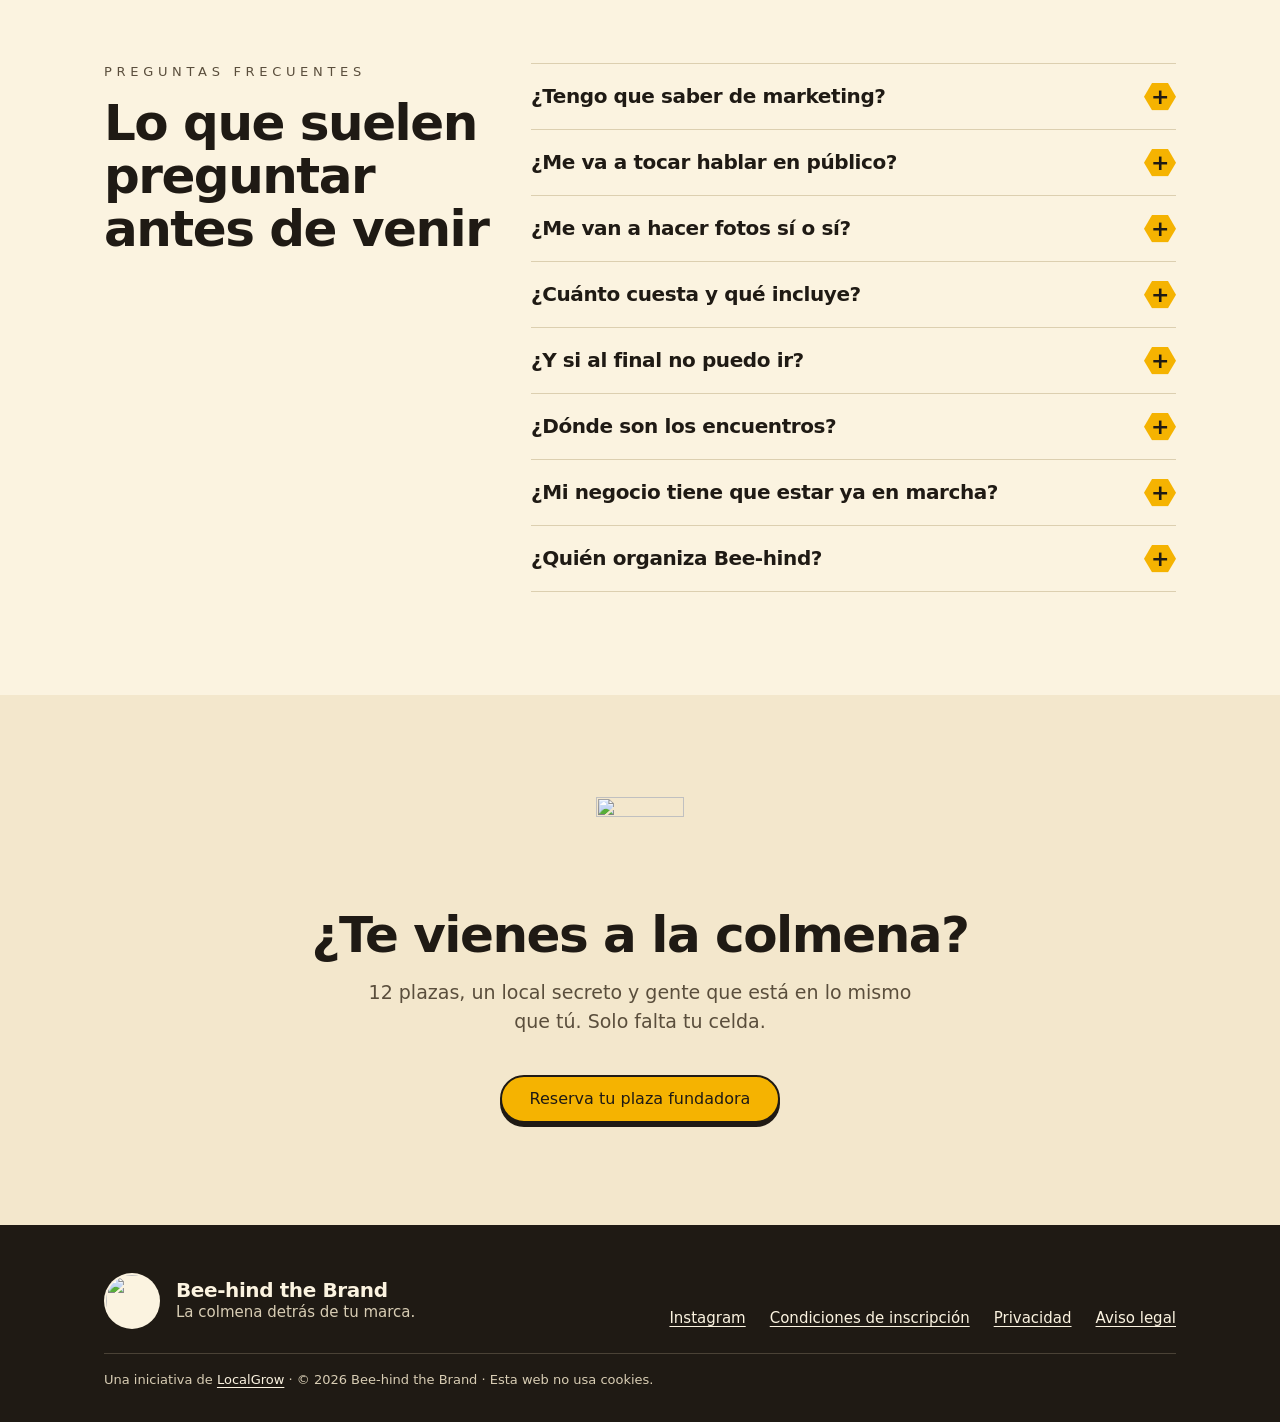
==== commit 1de9b9df: "Add files via upload" ====
--- a/index.html
+++ b/index.html
@@ -16,18 +16,18 @@
   <meta property="og:title" content="Emprender a solas cansa. Hazlo en colmena.">
   <meta property="og:description" content="Encuentros presenciales de emprendedores en Tarragona. 12 plazas fundadoras para el primer encuentro.">
   <meta property="og:url" content="https://natalialocalgrow.github.io/beehindthebrand/">
-  <meta property="og:image" content="https://natalialocalgrow.github.io/beehindthebrand/og-image.png">
+  <meta property="og:image" content="https://natalialocalgrow.github.io/beehindthebrand/assets/bee-hind-encuentros-emprendedores-tarragona.png">
   <meta property="og:image:width" content="1200">
   <meta property="og:image:height" content="630">
   <meta property="og:image:alt" content="Bee-hind the Brand. Encuentros de emprendedores en Tarragona.">
   <meta name="twitter:card" content="summary_large_image">
 
-  <link rel="icon" href="abeja.svg" type="image/svg+xml">
-  <link rel="icon" href="favicon-32.png" type="image/png" sizes="32x32">
-  <link rel="apple-touch-icon" href="apple-touch-icon.png">
-
-  <link rel="preload" href="bricolage-grotesque-latin-800-normal.woff2" as="font" type="font/woff2" crossorigin>
-  <link rel="preload" href="dm-sans-latin-400-normal.woff2" as="font" type="font/woff2" crossorigin>
+  <link rel="icon" href="assets/abeja-bee-hind-the-brand.svg" type="image/svg+xml">
+  <link rel="icon" href="assets/favicon-32.png" type="image/png" sizes="32x32">
+  <link rel="apple-touch-icon" href="assets/apple-touch-icon.png">
+
+  <link rel="preload" href="fonts/bricolage-grotesque-latin-800-normal.woff2" as="font" type="font/woff2" crossorigin>
+  <link rel="preload" href="fonts/dm-sans-latin-400-normal.woff2" as="font" type="font/woff2" crossorigin>
   <link rel="stylesheet" href="style.css">
 
   <script type="application/ld+json">
@@ -41,7 +41,7 @@
         "alternateName": "Bee-hind",
         "slogan": "La colmena detrás de tu marca",
         "url": "https://natalialocalgrow.github.io/beehindthebrand/",
-        "logo": "https://natalialocalgrow.github.io/beehindthebrand/apple-touch-icon.png",
+        "logo": "https://natalialocalgrow.github.io/beehindthebrand/assets/apple-touch-icon.png",
         "description": "Grupo presencial de emprendedores en Tarragona que se visitan en sus negocios, enseñan lo que hay detrás de su marca y crean contenido juntos.",
         "areaServed": { "@type": "AdministrativeArea", "name": "Tarragona" },
         "sameAs": ["https://www.instagram.com/beehindthebrand/"],
@@ -76,7 +76,7 @@
       "name": "[NOMBRE DEL LOCAL]",
       "address": { "@type": "PostalAddress", "streetAddress": "[CALLE Y NÚMERO]", "addressLocality": "[LOCALIDAD]", "postalCode": "[CP]", "addressRegion": "Tarragona", "addressCountry": "ES" }
     },
-    "image": ["https://natalialocalgrow.github.io/beehindthebrand/og-image.png"],
+    "image": ["https://natalialocalgrow.github.io/beehindthebrand/assets/bee-hind-encuentros-emprendedores-tarragona.png"],
     "description": "Encuentro presencial de emprendedores: visita al negocio anfitrión, contenido para redes y ronda Pido / Ofrezco.",
     "offers": { "@type": "Offer", "price": "15", "priceCurrency": "EUR", "availability": "https://schema.org/InStock", "url": "https://natalialocalgrow.github.io/beehindthebrand/#reserva" },
     "organizer": { "@id": "https://natalialocalgrow.github.io/beehindthebrand/#org" }
@@ -90,7 +90,7 @@
   <header class="site-header">
     <div class="wrap">
       <a class="brand" href="#inicio">
-        <img src="logo-wordmark.png" width="708" height="265" alt="Bee-hind the Brand">
+        <img src="assets/logo-bee-hind-the-brand.png" width="708" height="265" alt="Bee-hind the Brand">
       </a>
       <nav class="nav" aria-label="Principal">
         <a href="#como-es">Cómo es</a>
@@ -143,7 +143,7 @@
             <polygon class="hx" points="175.0,273.5 175.0,314.5 139.5,335.0 104.0,314.5 104.0,273.5 139.5,253.0"/>
             <polygon class="hx" points="254.7,273.5 254.7,314.5 219.2,335.0 183.7,314.5 183.7,273.5 219.2,253.0"/>
             <polygon class="hx" points="334.4,273.5 334.4,314.5 298.9,335.0 263.4,314.5 263.4,273.5 298.9,253.0"/>
-            <image class="bee" href="abeja.svg" x="288" y="-6" width="112" height="112"/>
+            <image class="bee" href="assets/abeja-bee-hind-the-brand.svg" x="288" y="-6" width="112" height="112"/>
           </svg>
           <figcaption>12 celdas en el primer encuentro. Una es tuya.</figcaption>
         </figure>
@@ -245,7 +245,7 @@
           <div class="aside-stack">
             <div class="note-card note-card--secret">
               <h3>El local es secreto</h3>
-              <p>Lo desvelamos 3 días antes del encuentro. Mientras, soltamos pistas en <a href="https://www.instagram.com/beehindthebrand/" target="_blank" rel="noopener">nuestro Instagram</a>. ¿Te atreves a adivinarlo?</p>
+              <p>Se lo contamos por email a las personas que tienen plaza reservada.</p>
             </div>
             <div class="note-card">
               <h3>Qué traer</h3>
@@ -334,12 +334,12 @@
         <div class="ticket">
           <div class="ticket-top">
             <span class="tag">Encuentro n.º 1</span>
-            <img src="abeja.svg" alt="" width="44" height="44">
+            <img src="assets/abeja-bee-hind-the-brand.svg" alt="" width="44" height="44">
           </div>
           <!-- EDITA estos datos cuando los tengas cerrados (y la FAQ «¿Cuánto cuesta?») -->
           <dl>
             <div><dt>Fecha</dt><dd>Noviembre de 2026<small>Día y hora por confirmar</small></dd></div>
-            <div><dt>Lugar</dt><dd>Un local secreto en la zona de Tarragona<small>Se desvela 3 días antes</small></dd></div>
+            <div><dt>Lugar</dt><dd>Un local secreto en la zona de Tarragona<small>Se desvela por email a quien tiene plaza</small></dd></div>
             <div><dt>Duración</dt><dd>3 horas<small>Con picoteo, cortesía del local anfitrión</small></dd></div>
             <div><dt>Plazas y precio</dt><dd>12 plazas · 15 €<small>Precio fundador, IVA incluido</small></dd></div>
           </dl>
@@ -364,12 +364,8 @@
         </div>
 
         <div class="form-card">
-          <form id="form-encuentro" data-web3forms data-ok="¡Recibido! Te escribimos en breve para confirmar tu plaza." action="https://api.web3forms.com/submit" method="POST">
-            <!-- WEB3FORMS: sustituye por tu access key (se consigue gratis en web3forms.com) -->
-            <input type="hidden" name="access_key" value="REEMPLAZAR-ACCESS-KEY-WEB3FORMS">
-            <input type="hidden" name="subject" value="Nueva solicitud de plaza · Bee-hind the Brand">
-            <input type="hidden" name="from_name" value="Web Bee-hind the Brand">
-            <input type="hidden" name="formulario" value="Solicitud de plaza · Encuentro n.º 1">
+          <form id="form-encuentro" data-form data-ok="¡Recibido! Te acabamos de enviar un email. Mira también en spam o promociones." method="POST">
+            <input type="hidden" name="formulario" value="plaza">
             <input type="checkbox" name="botcheck" class="visually-hidden" tabindex="-1" autocomplete="off" aria-hidden="true">
 
             <div class="fields">
@@ -435,7 +431,7 @@
                 <div><dt>Responsable</dt><dd>Natalia Fernández Cayetano (LocalGrow Marketing).</dd></div>
                 <div><dt>Finalidad</dt><dd>Gestionar tu solicitud de plaza y avisarte de lo relativo al encuentro. Si lo marcas, informarte de próximos encuentros.</dd></div>
                 <div><dt>Legitimación</dt><dd>Tu consentimiento y la gestión de la inscripción que nos pides.</dd></div>
-                <div><dt>Destinatarios</dt><dd>Web3Forms, que recibe el formulario como encargado del tratamiento, con transferencia internacional amparada en cláusulas contractuales tipo. No cedemos tus datos a nadie más.</dd></div>
+                <div><dt>Destinatarios</dt><dd>Google, como proveedor de nuestro correo y hojas de cálculo (encargado del tratamiento). No cedemos tus datos a nadie más.</dd></div>
                 <div><dt>Derechos</dt><dd>Acceso, rectificación, supresión, oposición, limitación y portabilidad, escribiendo a <a href="mailto:natalia@localgrow.es">natalia@localgrow.es</a>.</dd></div>
                 <div><dt>Más información</dt><dd>En la <a href="privacidad.html" target="_blank" rel="noopener">política de privacidad</a>.</dd></div>
               </dl>
@@ -466,12 +462,8 @@
           <div class="form-card">
             <h3>Cuéntanos de tu local</h3>
             <p class="muted">Te escribimos para ver si encaja y para hablar de fechas.</p>
-            <form data-web3forms data-ok="¡Recibido! Te escribimos en breve para hablar de tu local." action="https://api.web3forms.com/submit" method="POST">
-              <!-- WEB3FORMS: la misma access key que en el formulario de plaza -->
-              <input type="hidden" name="access_key" value="REEMPLAZAR-ACCESS-KEY-WEB3FORMS">
-              <input type="hidden" name="subject" value="Nuevo local anfitrión · Bee-hind the Brand">
-              <input type="hidden" name="from_name" value="Web Bee-hind the Brand">
-              <input type="hidden" name="formulario" value="Local anfitrión">
+            <form data-form data-ok="¡Recibido! Te acabamos de enviar un email y te escribimos en breve para hablar de tu local." method="POST">
+              <input type="hidden" name="formulario" value="anfitrion">
               <input type="checkbox" name="botcheck" class="visually-hidden" tabindex="-1" autocomplete="off" aria-hidden="true">
 
               <div class="fields">
@@ -525,7 +517,7 @@
                   <div><dt>Responsable</dt><dd>Natalia Fernández Cayetano (LocalGrow Marketing).</dd></div>
                   <div><dt>Finalidad</dt><dd>Valorar tu local como anfitrión y contactarte para organizar el encuentro.</dd></div>
                   <div><dt>Legitimación</dt><dd>Tu consentimiento.</dd></div>
-                  <div><dt>Destinatarios</dt><dd>Web3Forms, como encargado del tratamiento, con transferencia internacional amparada en cláusulas contractuales tipo.</dd></div>
+                  <div><dt>Destinatarios</dt><dd>Google, como proveedor de nuestro correo y hojas de cálculo (encargado del tratamiento).</dd></div>
                   <div><dt>Derechos</dt><dd>Acceso, rectificación, supresión y demás, en <a href="mailto:natalia@localgrow.es">natalia@localgrow.es</a>.</dd></div>
                   <div><dt>Más información</dt><dd>En la <a href="privacidad.html" target="_blank" rel="noopener">política de privacidad</a>.</dd></div>
                 </dl>
@@ -567,7 +559,7 @@
           </details>
           <details>
             <summary>¿Dónde son los encuentros?</summary>
-            <div><p>Por ahora, en la zona de Tarragona. Cada encuentro es en un local distinto, y lo desvelamos 3 días antes. Cuando la colmena crezca, abriremos otras zonas.</p></div>
+            <div><p>Por ahora, en la zona de Tarragona. Cada encuentro es en un local distinto, y lo desvelamos por email a quienes tienen plaza. Cuando la colmena crezca, abriremos otras zonas.</p></div>
           </details>
           <details>
             <summary>¿Mi negocio tiene que estar ya en marcha?</summary>
@@ -584,7 +576,7 @@
     <!-- 12. CTA FINAL -->
     <section class="final band-cera" aria-labelledby="t-final">
       <div class="wrap">
-        <img src="abeja.svg" alt="" width="88" height="88">
+        <img src="assets/abeja-bee-hind-the-brand.svg" alt="" width="88" height="88">
         <h2 id="t-final">¿Te vienes a la colmena?</h2>
         <p>12 plazas, un local secreto y gente que está en lo mismo que tú. Solo falta tu celda.</p>
         <div class="btn-row">
@@ -598,7 +590,7 @@
   <footer class="site-footer">
     <div class="wrap">
       <div class="foot-brand">
-        <img src="abeja.svg" alt="" width="56" height="56">
+        <img src="assets/abeja-bee-hind-the-brand.svg" alt="" width="56" height="56">
         <div>
           <strong>Bee-hind the Brand</strong>
           <span>La colmena detrás de tu marca.</span>
@@ -615,9 +607,12 @@
     </div>
   </footer>
 
-  <!-- Formularios: envío sin recargar la página (Web3Forms). Sin cookies. -->
+  <!-- Formularios: envío sin recargar la página a tu script de Google. Sin cookies. -->
   <script>
     (function () {
+      // PEGA AQUÍ la URL de tu aplicación web de Google Apps Script (termina en /exec)
+      var ENDPOINT = 'https://script.google.com/macros/s/AKfycbzDZ2EEvawLu4c6h0wKrWMLQcSIATAU93zIXrUSQmFroRMbcUjvsARJTHzca7DxdV_ZWA/exec';
+
       // Abrir el formulario de anfitriones lleva el foco al primer campo
       var host = document.getElementById('form-anfitrion');
       if (host) {
@@ -627,14 +622,13 @@
         if (location.hash === '#form-anfitrion') host.open = true;
       }
 
-      var forms = document.querySelectorAll('form[data-web3forms]');
+      var forms = document.querySelectorAll('form[data-form]');
       Array.prototype.forEach.call(forms, function (form) {
         var status = form.querySelector('.form-status');
         var btn = form.querySelector('button[type="submit"]');
         form.addEventListener('submit', function (e) {
           e.preventDefault();
-          var key = form.querySelector('[name="access_key"]').value;
-          if (key.indexOf('REEMPLAZAR') !== -1) {
+          if (ENDPOINT.indexOf('REEMPLAZAR') !== -1) {
             status.textContent = 'Este formulario todavía no está activado.';
             status.className = 'form-status is-error';
             return;
@@ -646,20 +640,21 @@
           status.className = 'form-status';
           var data = {};
           new FormData(form).forEach(function (v, k) { data[k] = v; });
-          fetch(form.action, {
+          // Se envía como texto plano para que Google lo acepte sin bloqueos del navegador
+          fetch(ENDPOINT, {
             method: 'POST',
-            headers: { 'Content-Type': 'application/json', 'Accept': 'application/json' },
+            headers: { 'Content-Type': 'text/plain;charset=utf-8' },
             body: JSON.stringify(data)
           })
             .then(function (r) { return r.json(); })
             .then(function (j) {
-              if (!j.success) { throw new Error(j.message || 'error'); }
+              if (!j.ok) { throw new Error(j.error || 'error'); }
               form.reset();
               status.textContent = form.getAttribute('data-ok');
               status.className = 'form-status is-ok';
             })
             .catch(function () {
-              status.textContent = 'No hemos podido enviarlo. Inténtalo de nuevo en un rato o escríbenos por Instagram.';
+              status.textContent = 'No hemos podido enviarlo. Inténtalo de nuevo en un rato o escríbenos a natalia@localgrow.es.';
               status.className = 'form-status is-error';
             })
             .then(function () {
--- a/style.css
+++ b/style.css
@@ -5,17 +5,17 @@
 /* ---------- Tipografías (alojadas en la propia web: sin Google Fonts) ---------- */
 @font-face {
   font-family: "Bricolage Grotesque";
-  src: url("bricolage-grotesque-latin-800-normal.woff2") format("woff2");
+  src: url("fonts/bricolage-grotesque-latin-800-normal.woff2") format("woff2");
   font-weight: 800; font-style: normal; font-display: swap;
 }
 @font-face {
   font-family: "DM Sans";
-  src: url("dm-sans-latin-400-normal.woff2") format("woff2");
+  src: url("fonts/dm-sans-latin-400-normal.woff2") format("woff2");
   font-weight: 400; font-style: normal; font-display: swap;
 }
 @font-face {
   font-family: "DM Sans";
-  src: url("dm-sans-latin-500-normal.woff2") format("woff2");
+  src: url("fonts/dm-sans-latin-500-normal.woff2") format("woff2");
   font-weight: 500; font-style: normal; font-display: swap;
 }
 
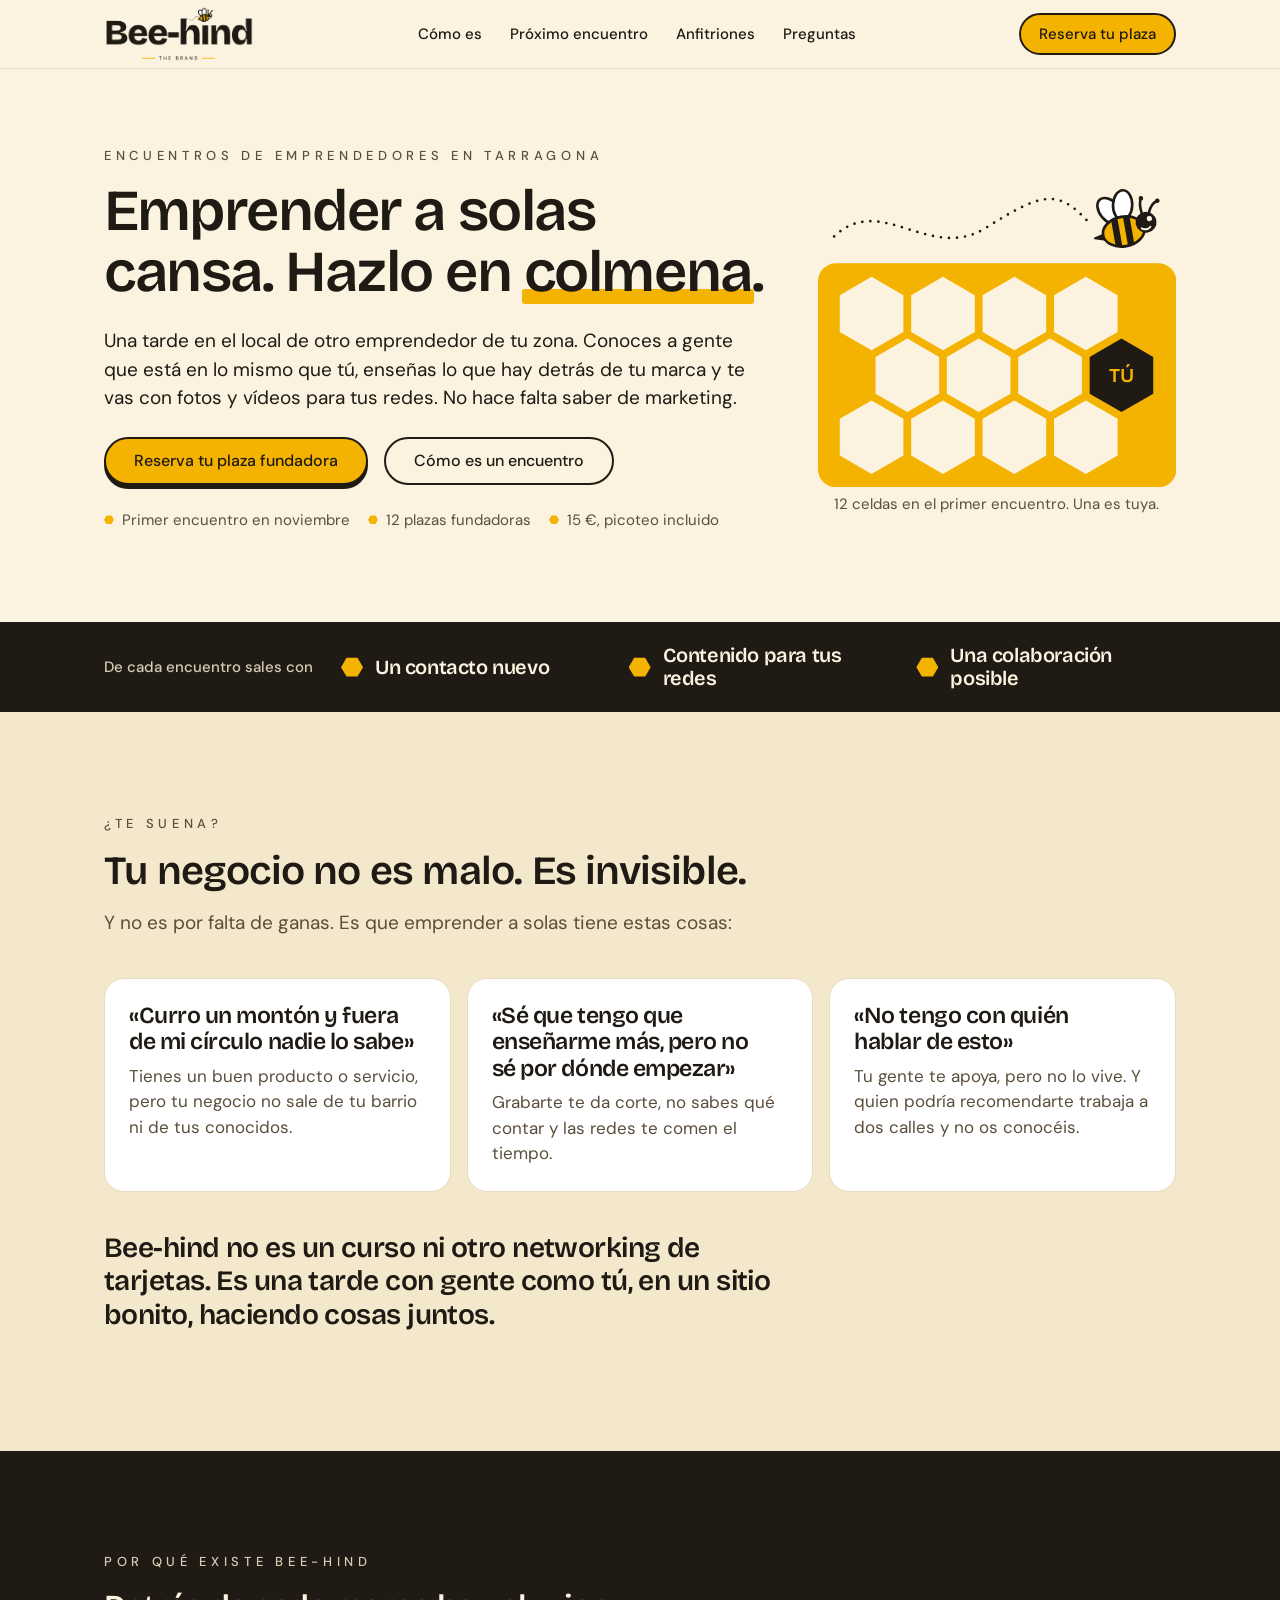
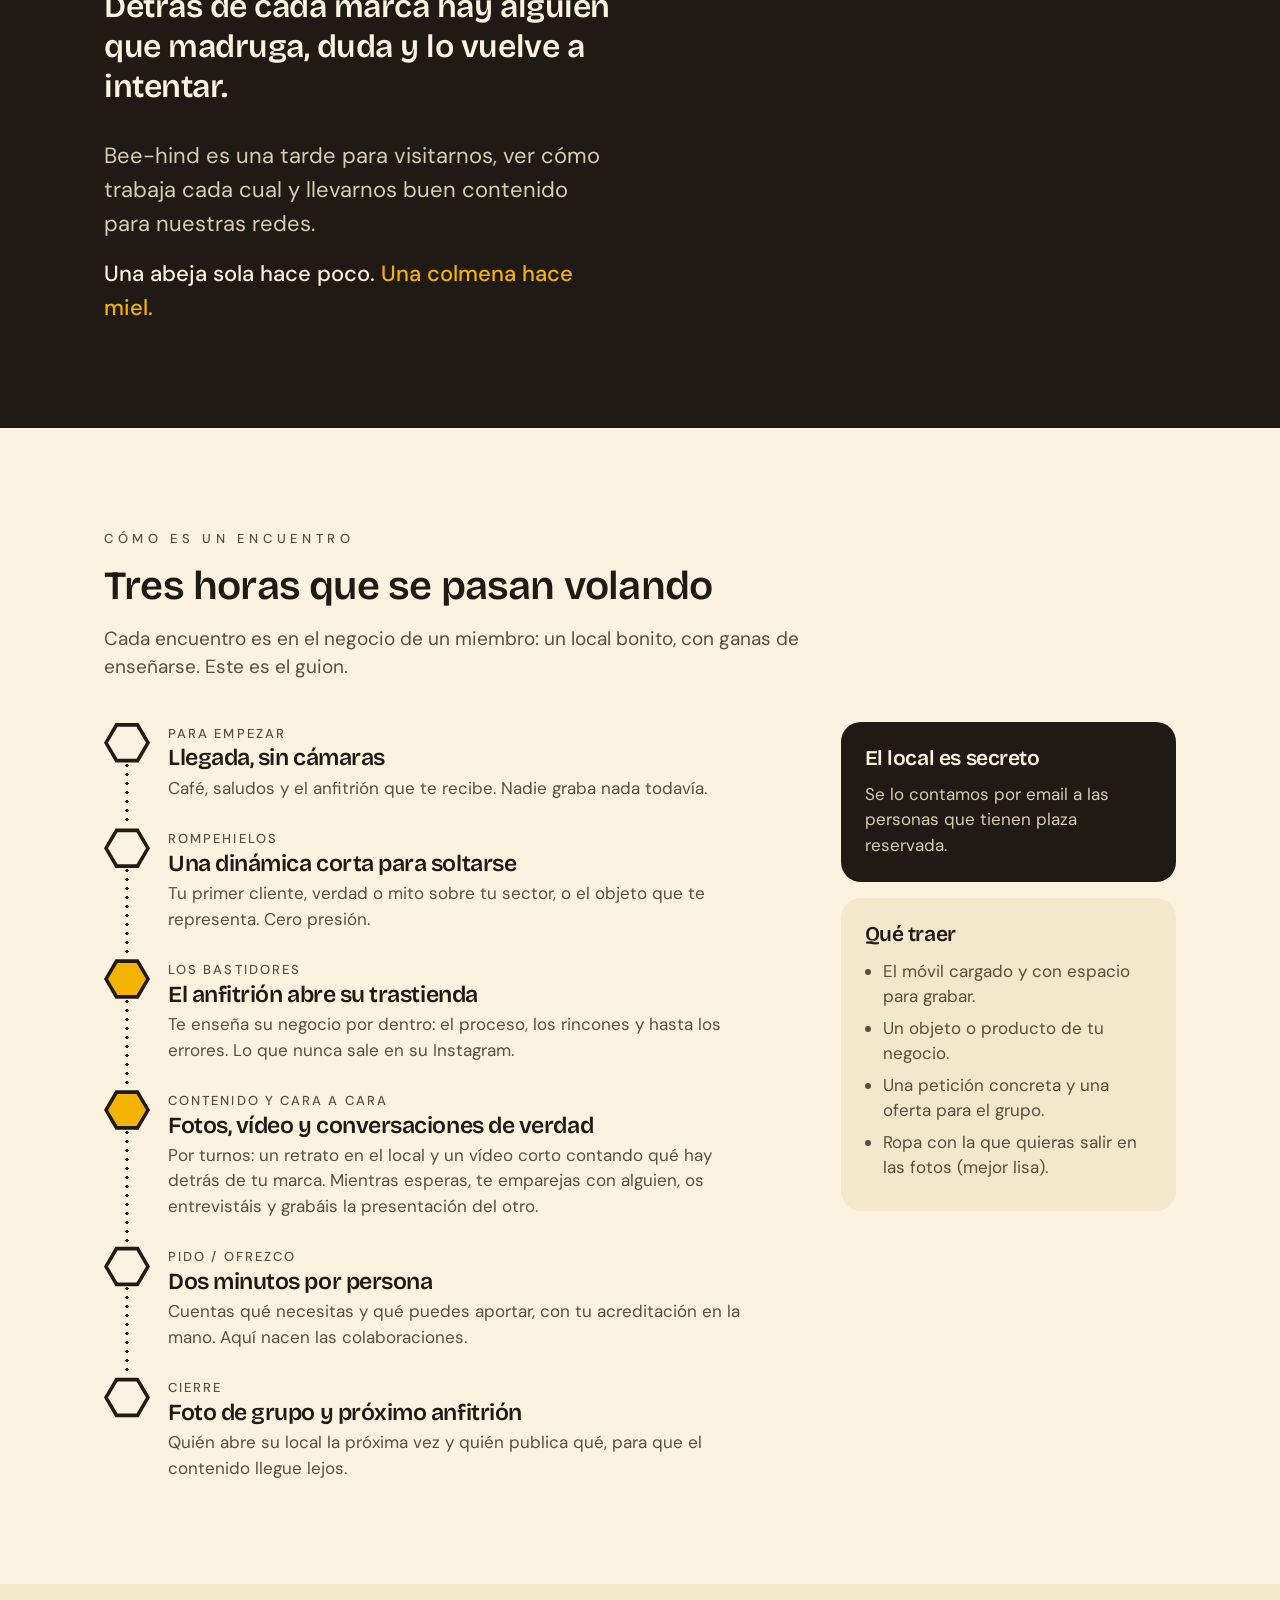
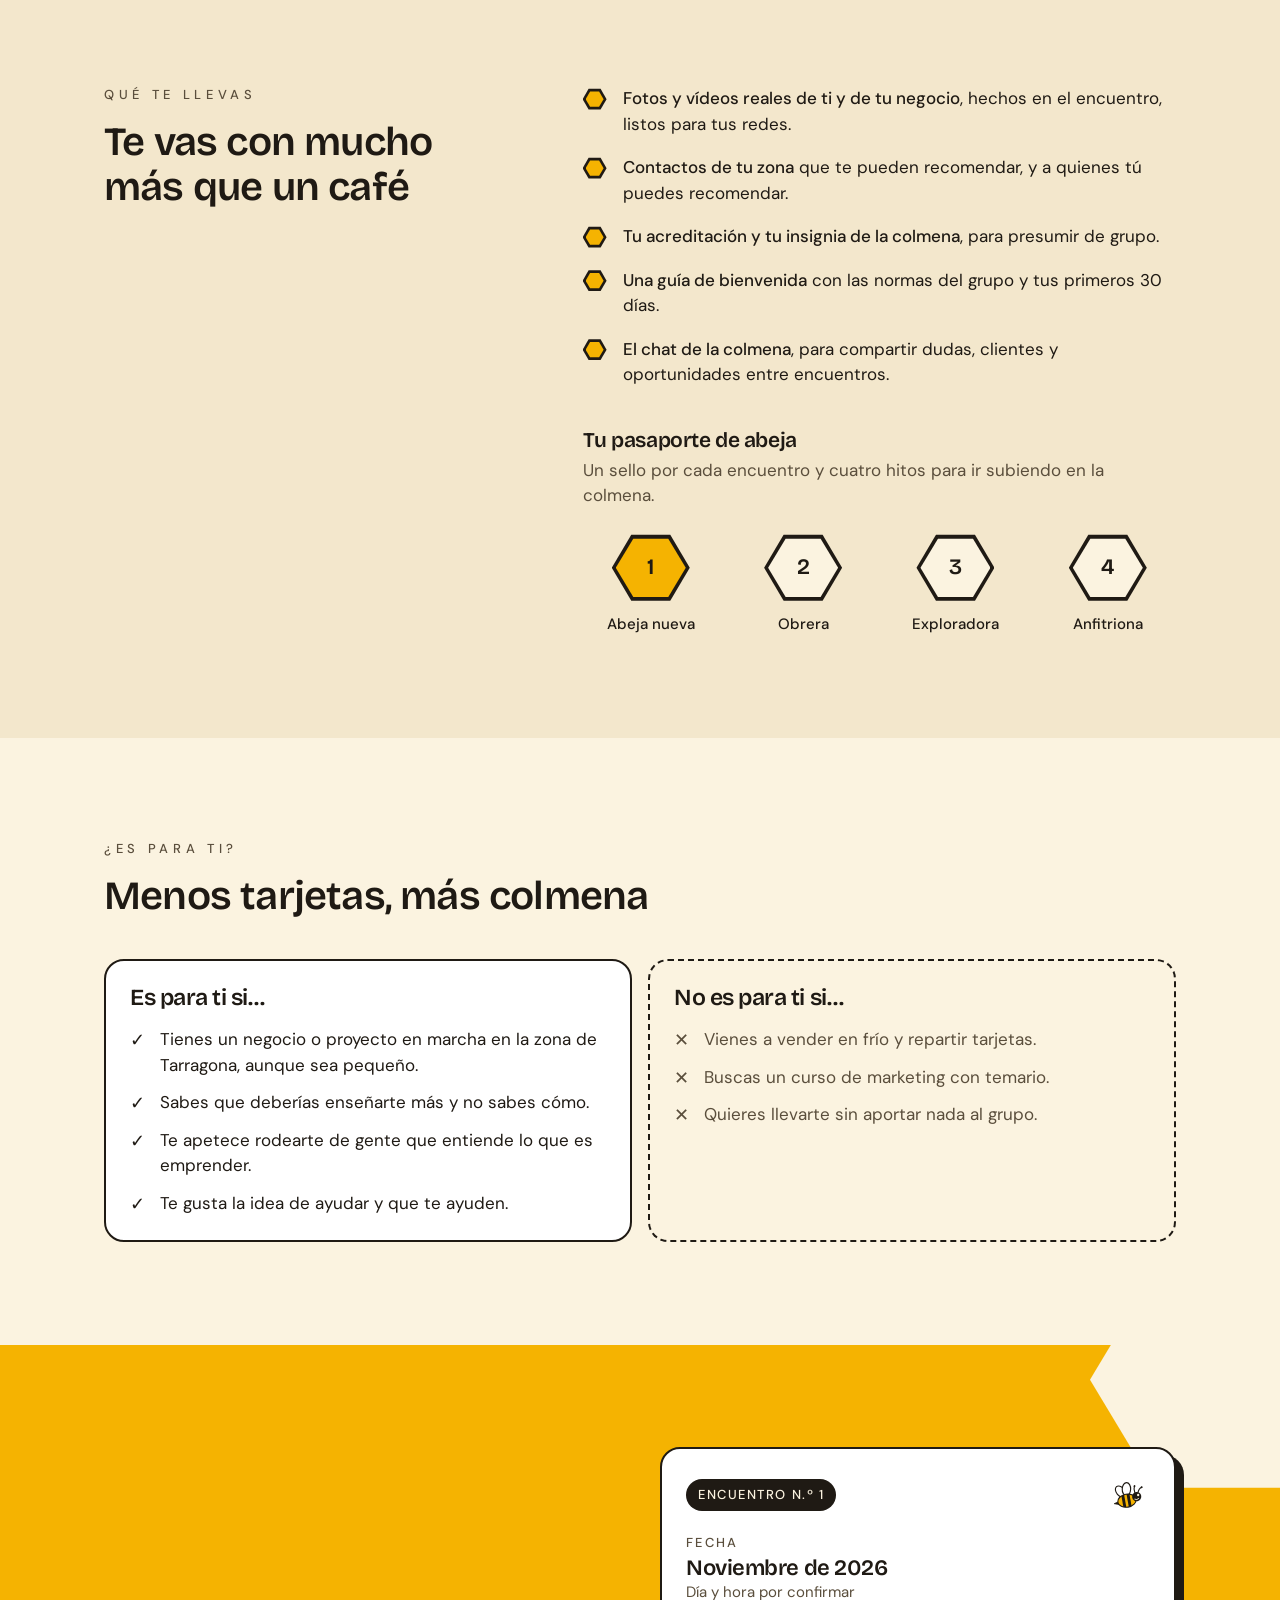
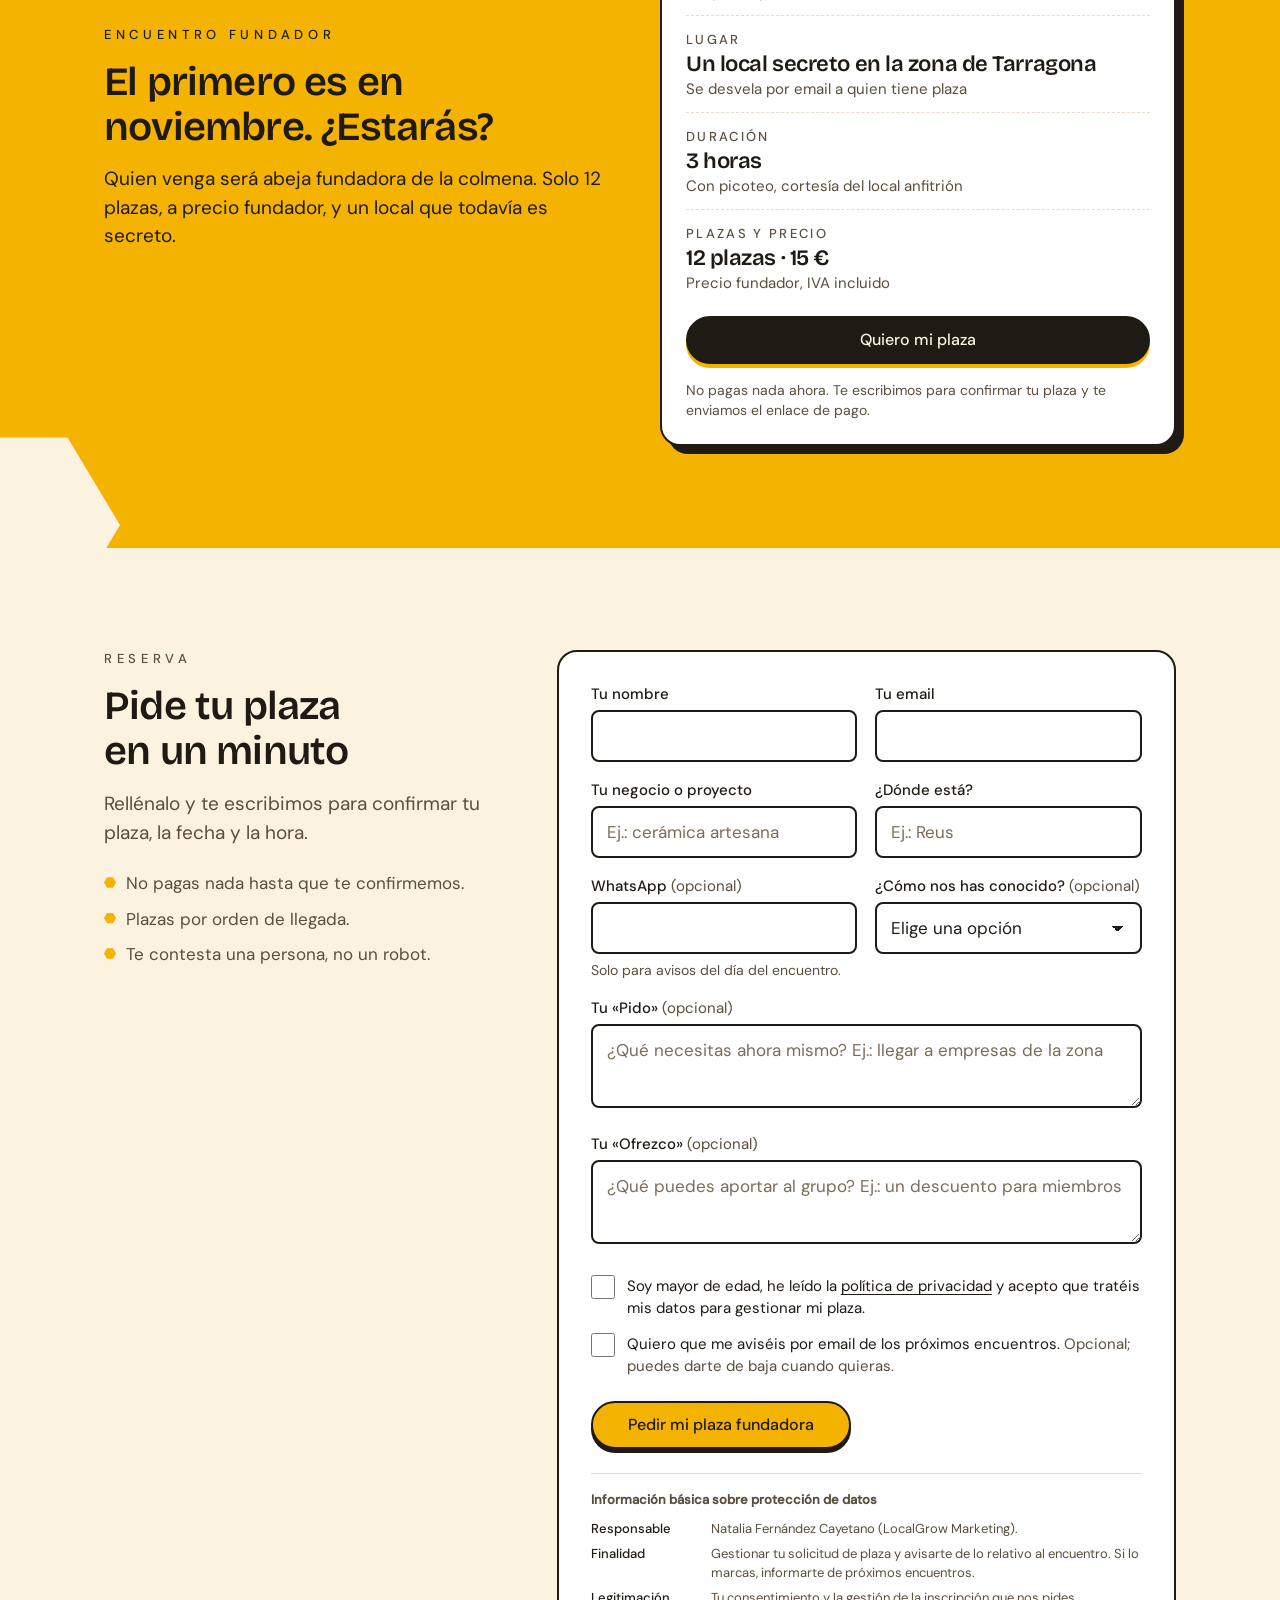
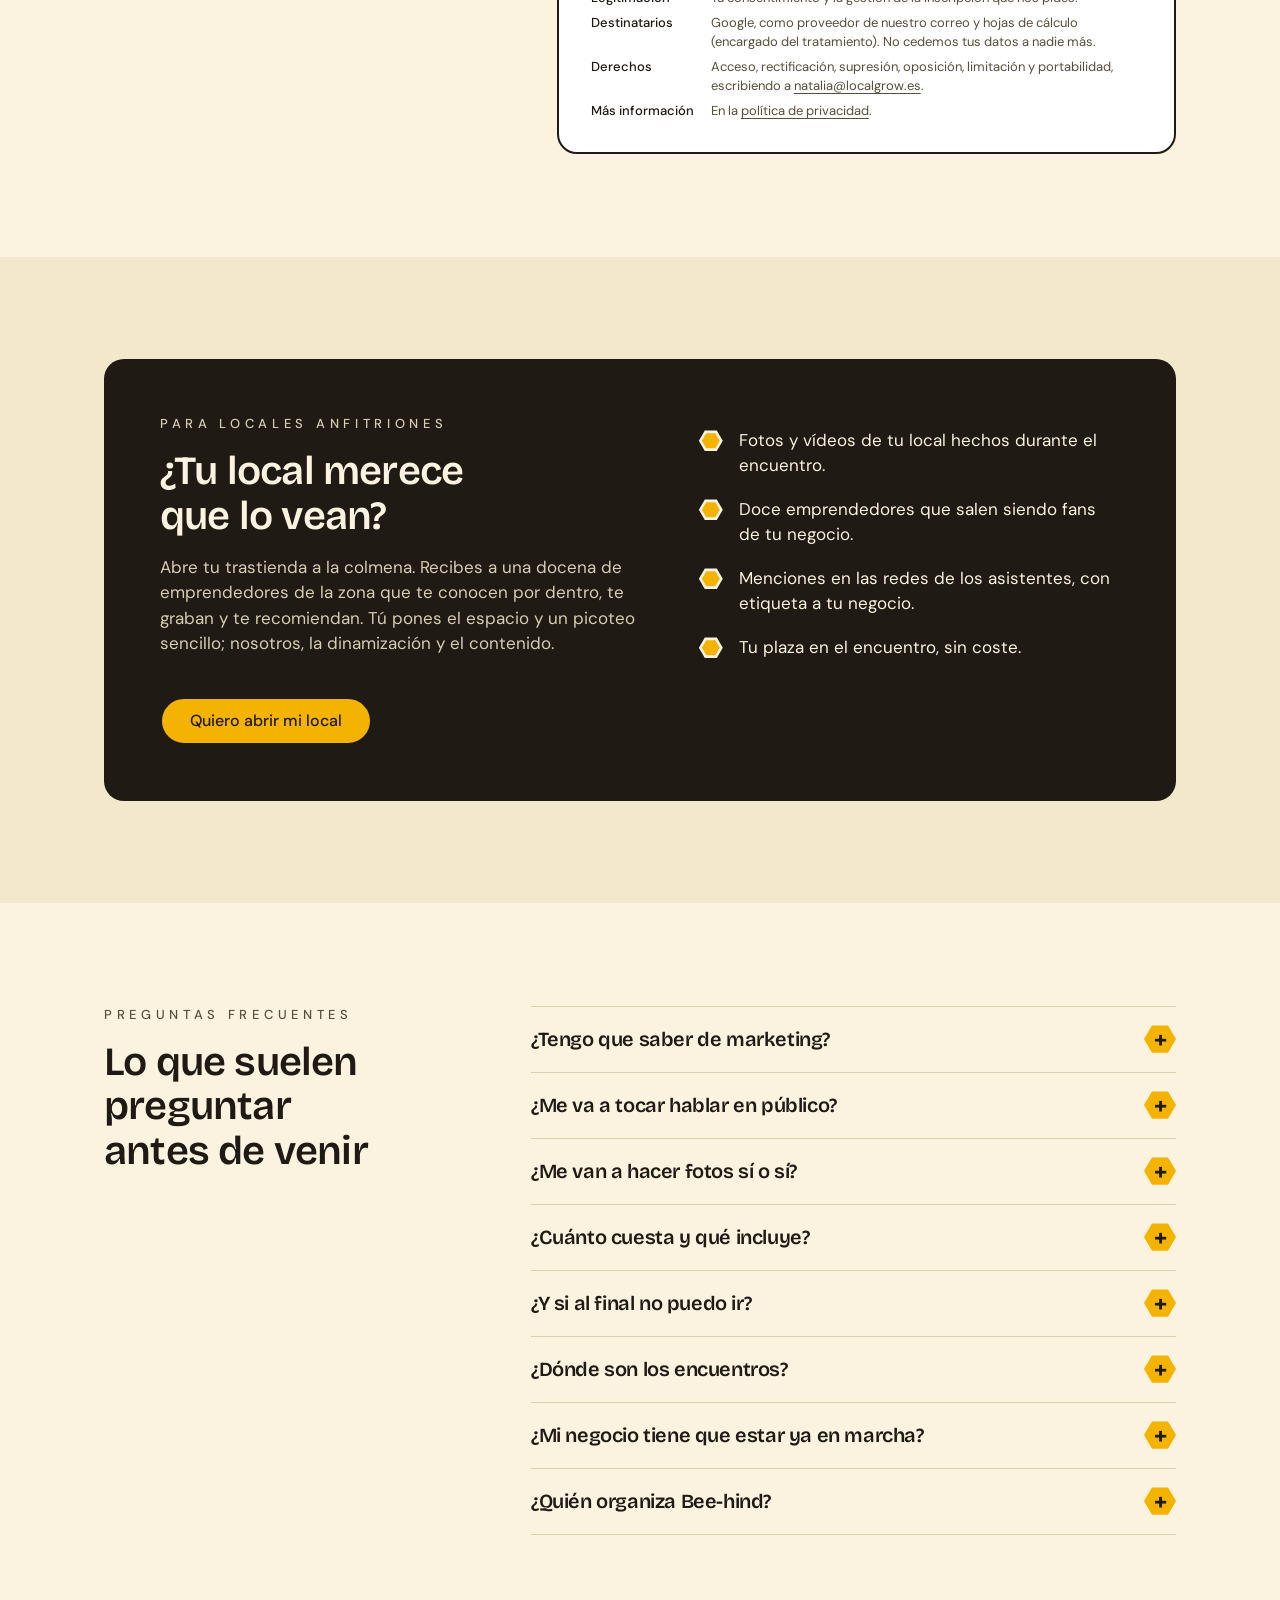
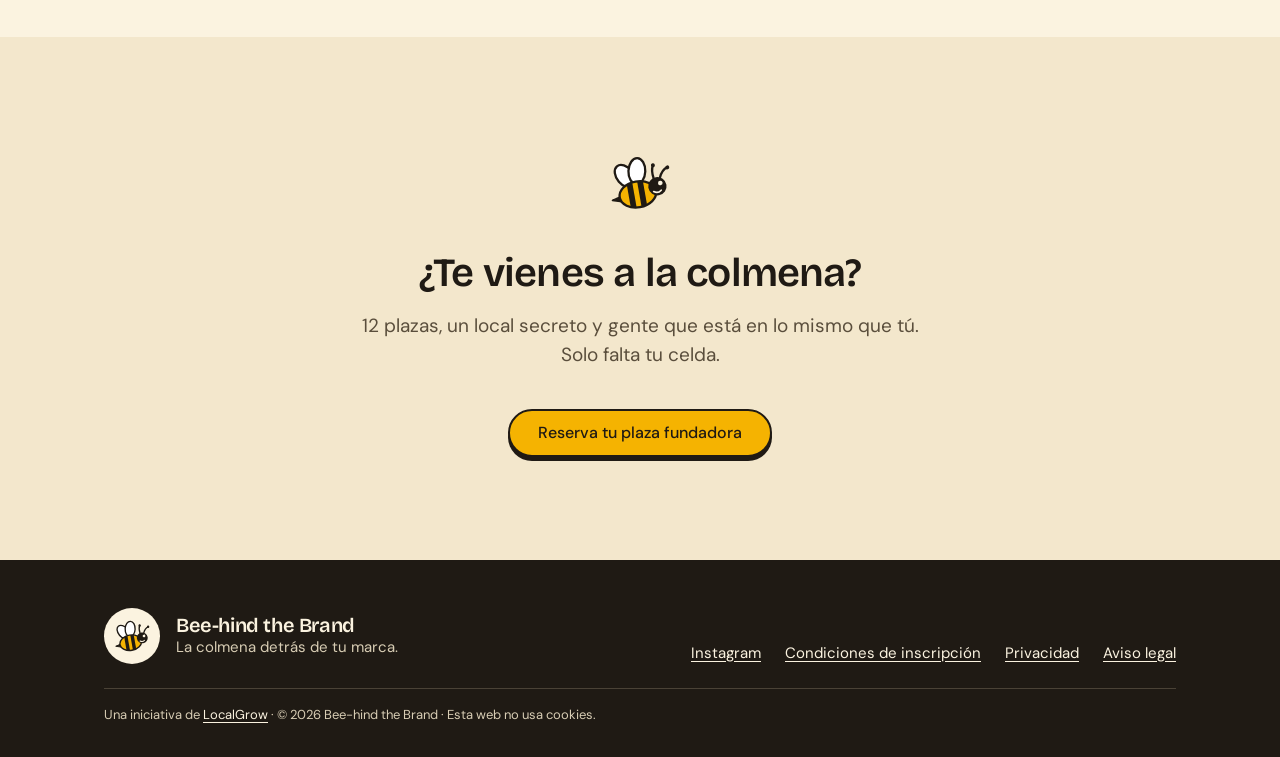
==== commit a958a485: "Add files via upload" ====
--- a/index.html
+++ b/index.html
@@ -16,18 +16,18 @@
   <meta property="og:title" content="Emprender a solas cansa. Hazlo en colmena.">
   <meta property="og:description" content="Encuentros presenciales de emprendedores en Tarragona. 12 plazas fundadoras para el primer encuentro.">
   <meta property="og:url" content="https://natalialocalgrow.github.io/beehindthebrand/">
-  <meta property="og:image" content="https://natalialocalgrow.github.io/beehindthebrand/assets/bee-hind-encuentros-emprendedores-tarragona.png">
+  <meta property="og:image" content="https://natalialocalgrow.github.io/beehindthebrand/bee-hind-encuentros-emprendedores-tarragona.png">
   <meta property="og:image:width" content="1200">
   <meta property="og:image:height" content="630">
   <meta property="og:image:alt" content="Bee-hind the Brand. Encuentros de emprendedores en Tarragona.">
   <meta name="twitter:card" content="summary_large_image">
 
-  <link rel="icon" href="assets/abeja-bee-hind-the-brand.svg" type="image/svg+xml">
-  <link rel="icon" href="assets/favicon-32.png" type="image/png" sizes="32x32">
-  <link rel="apple-touch-icon" href="assets/apple-touch-icon.png">
-
-  <link rel="preload" href="fonts/bricolage-grotesque-latin-800-normal.woff2" as="font" type="font/woff2" crossorigin>
-  <link rel="preload" href="fonts/dm-sans-latin-400-normal.woff2" as="font" type="font/woff2" crossorigin>
+  <link rel="icon" href="abeja-bee-hind-the-brand.svg" type="image/svg+xml">
+  <link rel="icon" href="favicon-32.png" type="image/png" sizes="32x32">
+  <link rel="apple-touch-icon" href="apple-touch-icon.png">
+
+  <link rel="preload" href="bricolage-grotesque-latin-600-normal.woff2" as="font" type="font/woff2" crossorigin>
+  <link rel="preload" href="dm-sans-latin-400-normal.woff2" as="font" type="font/woff2" crossorigin>
   <link rel="stylesheet" href="style.css">
 
   <script type="application/ld+json">
@@ -41,7 +41,7 @@
         "alternateName": "Bee-hind",
         "slogan": "La colmena detrás de tu marca",
         "url": "https://natalialocalgrow.github.io/beehindthebrand/",
-        "logo": "https://natalialocalgrow.github.io/beehindthebrand/assets/apple-touch-icon.png",
+        "logo": "https://natalialocalgrow.github.io/beehindthebrand/apple-touch-icon.png",
         "description": "Grupo presencial de emprendedores en Tarragona que se visitan en sus negocios, enseñan lo que hay detrás de su marca y crean contenido juntos.",
         "areaServed": { "@type": "AdministrativeArea", "name": "Tarragona" },
         "sameAs": ["https://www.instagram.com/beehindthebrand/"],
@@ -76,7 +76,7 @@
       "name": "[NOMBRE DEL LOCAL]",
       "address": { "@type": "PostalAddress", "streetAddress": "[CALLE Y NÚMERO]", "addressLocality": "[LOCALIDAD]", "postalCode": "[CP]", "addressRegion": "Tarragona", "addressCountry": "ES" }
     },
-    "image": ["https://natalialocalgrow.github.io/beehindthebrand/assets/bee-hind-encuentros-emprendedores-tarragona.png"],
+    "image": ["https://natalialocalgrow.github.io/beehindthebrand/bee-hind-encuentros-emprendedores-tarragona.png"],
     "description": "Encuentro presencial de emprendedores: visita al negocio anfitrión, contenido para redes y ronda Pido / Ofrezco.",
     "offers": { "@type": "Offer", "price": "15", "priceCurrency": "EUR", "availability": "https://schema.org/InStock", "url": "https://natalialocalgrow.github.io/beehindthebrand/#reserva" },
     "organizer": { "@id": "https://natalialocalgrow.github.io/beehindthebrand/#org" }
@@ -90,7 +90,7 @@
   <header class="site-header">
     <div class="wrap">
       <a class="brand" href="#inicio">
-        <img src="assets/logo-bee-hind-the-brand.png" width="708" height="265" alt="Bee-hind the Brand">
+        <img src="logo-bee-hind-the-brand.png" width="708" height="265" alt="Bee-hind the Brand">
       </a>
       <nav class="nav" aria-label="Principal">
         <a href="#como-es">Cómo es</a>
@@ -143,7 +143,7 @@
             <polygon class="hx" points="175.0,273.5 175.0,314.5 139.5,335.0 104.0,314.5 104.0,273.5 139.5,253.0"/>
             <polygon class="hx" points="254.7,273.5 254.7,314.5 219.2,335.0 183.7,314.5 183.7,273.5 219.2,253.0"/>
             <polygon class="hx" points="334.4,273.5 334.4,314.5 298.9,335.0 263.4,314.5 263.4,273.5 298.9,253.0"/>
-            <image class="bee" href="assets/abeja-bee-hind-the-brand.svg" x="288" y="-6" width="112" height="112"/>
+            <image class="bee" href="abeja-bee-hind-the-brand.svg" x="288" y="-6" width="112" height="112"/>
           </svg>
           <figcaption>12 celdas en el primer encuentro. Una es tuya.</figcaption>
         </figure>
@@ -194,8 +194,8 @@
         <h2 id="t-manifiesto" class="overline">Por qué existe Bee-hind</h2>
         <blockquote>
           <p>Detrás de cada marca hay alguien que madruga, duda y lo vuelve a intentar.</p>
-          <p>No venimos a repartir tarjetas: venimos a enseñar el taller, la trastienda y a la persona.</p>
-          <p>Nos visitamos, nos grabamos y nos recomendamos. Porque una abeja sola hace poco, pero <em>una colmena hace miel</em>.</p>
+          <p>Bee-hind es una tarde para visitarnos, ver cómo trabaja cada cual y llevarnos buen contenido para nuestras redes.</p>
+          <p>Una abeja sola hace poco. <em>Una colmena hace miel.</em></p>
         </blockquote>
       </div>
     </section>
@@ -334,7 +334,7 @@
         <div class="ticket">
           <div class="ticket-top">
             <span class="tag">Encuentro n.º 1</span>
-            <img src="assets/abeja-bee-hind-the-brand.svg" alt="" width="44" height="44">
+            <img src="abeja-bee-hind-the-brand.svg" alt="" width="44" height="44">
           </div>
           <!-- EDITA estos datos cuando los tengas cerrados (y la FAQ «¿Cuánto cuesta?») -->
           <dl>
@@ -576,7 +576,7 @@
     <!-- 12. CTA FINAL -->
     <section class="final band-cera" aria-labelledby="t-final">
       <div class="wrap">
-        <img src="assets/abeja-bee-hind-the-brand.svg" alt="" width="88" height="88">
+        <img src="abeja-bee-hind-the-brand.svg" alt="" width="88" height="88">
         <h2 id="t-final">¿Te vienes a la colmena?</h2>
         <p>12 plazas, un local secreto y gente que está en lo mismo que tú. Solo falta tu celda.</p>
         <div class="btn-row">
@@ -590,7 +590,7 @@
   <footer class="site-footer">
     <div class="wrap">
       <div class="foot-brand">
-        <img src="assets/abeja-bee-hind-the-brand.svg" alt="" width="56" height="56">
+        <img src="abeja-bee-hind-the-brand.svg" alt="" width="56" height="56">
         <div>
           <strong>Bee-hind the Brand</strong>
           <span>La colmena detrás de tu marca.</span>
--- a/style.css
+++ b/style.css
@@ -5,17 +5,17 @@
 /* ---------- Tipografías (alojadas en la propia web: sin Google Fonts) ---------- */
 @font-face {
   font-family: "Bricolage Grotesque";
-  src: url("fonts/bricolage-grotesque-latin-800-normal.woff2") format("woff2");
-  font-weight: 800; font-style: normal; font-display: swap;
+  src: url("bricolage-grotesque-latin-600-normal.woff2") format("woff2");
+  font-weight: 600; font-style: normal; font-display: swap;
 }
 @font-face {
   font-family: "DM Sans";
-  src: url("fonts/dm-sans-latin-400-normal.woff2") format("woff2");
+  src: url("dm-sans-latin-400-normal.woff2") format("woff2");
   font-weight: 400; font-style: normal; font-display: swap;
 }
 @font-face {
   font-family: "DM Sans";
-  src: url("fonts/dm-sans-latin-500-normal.woff2") format("woff2");
+  src: url("dm-sans-latin-500-normal.woff2") format("woff2");
   font-weight: 500; font-style: normal; font-display: swap;
 }
 
@@ -81,8 +81,8 @@
 }
 
 /* ---------- Tipografía ---------- */
-h1, h2, h3 { font-family: var(--display); font-weight: 800; margin: 0; letter-spacing: -0.03em; text-wrap: balance; }
-h2 { font-size: clamp(32px, 5vw, 50px); line-height: 1.06; }
+h1, h2, h3 { font-family: var(--display); font-weight: 600; margin: 0; letter-spacing: -0.02em; text-wrap: balance; }
+h2 { font-size: clamp(28px, 4.2vw, 40px); line-height: 1.12; }
 h3 { font-size: 23px; line-height: 1.15; letter-spacing: -0.02em; }
 p { margin: 0 0 var(--space-4); }
 
@@ -143,7 +143,7 @@
   color: var(--tierra); margin-bottom: var(--space-4);
 }
 @media (min-width: 700px) { .h1-kicker { letter-spacing: 0.36em; } }
-.h1-main { display: block; font-size: clamp(42px, 6.4vw, 74px); line-height: 0.98; letter-spacing: -0.04em; }
+.h1-main { display: block; font-size: clamp(36px, 5.2vw, 58px); line-height: 1.05; letter-spacing: -0.025em; }
 .h1-main mark { background: none; color: inherit; position: relative; white-space: nowrap; isolation: isolate; }
 .h1-main mark::after {
   content: ""; position: absolute; left: -2px; right: -2px; bottom: 0.06em; height: 0.26em;
@@ -157,7 +157,7 @@
 .comb .panel { fill: var(--miel); }
 .comb .hx { fill: var(--crema); }
 .comb .hx--you { fill: var(--negro-colmena); }
-.comb .hx-label { font-family: var(--display); font-weight: 800; font-size: 22px; fill: var(--miel); letter-spacing: -0.02em; }
+.comb .hx-label { font-family: var(--display); font-weight: 600; font-size: 22px; fill: var(--miel); letter-spacing: -0.02em; }
 .comb .trail { fill: none; stroke: var(--negro-colmena); stroke-width: 3; stroke-linecap: round; stroke-dasharray: 0 9; }
 .comb figcaption { text-align: center; color: var(--tierra); font-size: 15px; margin-top: 6px; }
 @media (prefers-reduced-motion: no-preference) {
@@ -170,7 +170,7 @@
 .promise ul { list-style: none; margin: 0; padding: 0; display: grid; gap: 12px; }
 @media (min-width: 760px) { .promise ul { grid-template-columns: auto 1fr 1fr 1fr; align-items: center; gap: 28px; } }
 .promise .promise-intro { font-weight: 500; color: var(--crema-suave); font-size: 15px; }
-.promise li:not(.promise-intro) { display: flex; align-items: center; gap: 12px; font-family: var(--display); font-weight: 800; font-size: 20px; letter-spacing: -0.02em; line-height: 1.15; }
+.promise li:not(.promise-intro) { display: flex; align-items: center; gap: 12px; font-family: var(--display); font-weight: 600; font-size: 20px; letter-spacing: -0.02em; line-height: 1.15; }
 .promise li:not(.promise-intro)::before { content: ""; flex: none; width: 22px; height: 20px; background: var(--miel); clip-path: var(--hex); }
 
 /* ---------- Secciones ---------- */
@@ -184,13 +184,16 @@
 .card { background: var(--blanco); border: 1px solid var(--borde); border-radius: var(--radius-l); padding: var(--space-6); }
 .card h3 { margin-bottom: var(--space-2); }
 .card p { margin: 0; color: var(--tierra); }
-.card .quote { font-family: var(--display); font-weight: 800; font-size: 15px; letter-spacing: 0; color: var(--tierra); margin-bottom: 10px; display: block; }
-.closing { margin-top: var(--space-10); font-family: var(--display); font-weight: 800; font-size: clamp(24px, 3.4vw, 34px); line-height: 1.15; letter-spacing: -0.025em; max-width: 24em; }
+.card .quote { font-family: var(--display); font-weight: 600; font-size: 15px; letter-spacing: 0; color: var(--tierra); margin-bottom: 10px; display: block; }
+.closing { margin-top: var(--space-10); font-family: var(--display); font-weight: 600; font-size: clamp(22px, 3vw, 28px); line-height: 1.2; letter-spacing: -0.02em; max-width: 24em; }
 
 /* ---------- Manifiesto ---------- */
 .manifesto { background: var(--negro-colmena); color: var(--crema); position: relative; overflow: hidden; }
 .manifesto .overline { color: var(--crema-suave); }
-.manifesto blockquote { margin: 0; max-width: 30em; font-family: var(--display); font-weight: 800; font-size: clamp(26px, 3.8vw, 42px); line-height: 1.15; letter-spacing: -0.03em; }
+.manifesto blockquote { margin: 0; max-width: 30em; }
+.manifesto blockquote p:first-child { font-family: var(--display); font-weight: 600; font-size: clamp(22px, 3vw, 32px); line-height: 1.25; letter-spacing: -0.015em; margin-bottom: 1em; }
+.manifesto blockquote p:not(:first-child) { font-family: var(--body, "DM Sans", sans-serif); font-weight: 400; font-size: clamp(18px, 2.2vw, 22px); line-height: 1.55; color: var(--crema-suave, var(--crema)); }
+.manifesto blockquote p:last-child { color: var(--crema); font-weight: 500; }
 .manifesto blockquote p { margin: 0 0 0.7em; }
 .manifesto blockquote p:last-child { margin: 0; }
 .manifesto em { font-style: normal; color: var(--miel); }
@@ -252,7 +255,7 @@
 .hitos .hex-badge {
   width: 78px; height: 70px; margin: 0 auto 10px; display: grid; place-items: center;
   background: var(--negro-colmena); clip-path: var(--hex);
-  font-family: var(--display); font-weight: 800; font-size: 22px;
+  font-family: var(--display); font-weight: 600; font-size: 22px;
 }
 .hitos .hex-badge span { width: 70px; height: 62px; display: grid; place-items: center; clip-path: var(--hex); background: var(--crema); }
 .hitos li:nth-child(1) .hex-badge span { background: var(--miel); }
@@ -288,7 +291,7 @@
 .ticket dl div { display: grid; gap: 2px; padding-bottom: 14px; border-bottom: 1px dashed var(--borde); }
 .ticket dl div:last-child { border-bottom: 0; padding-bottom: 0; }
 .ticket dt { font-size: 13px; letter-spacing: 0.18em; text-transform: uppercase; color: var(--tierra); font-weight: 500; }
-.ticket dd { margin: 0; font-family: var(--display); font-weight: 800; font-size: 22px; line-height: 1.2; letter-spacing: -0.02em; }
+.ticket dd { margin: 0; font-family: var(--display); font-weight: 600; font-size: 22px; line-height: 1.2; letter-spacing: -0.02em; }
 .ticket dd small { display: block; font-family: var(--sans); font-weight: 400; font-size: 15px; letter-spacing: 0; color: var(--tierra); margin-top: 2px; }
 .ticket .btn { width: 100%; }
 .ticket .fine { margin: var(--space-4) 0 0; font-size: 14px; line-height: 20px; color: var(--tierra); }
@@ -363,7 +366,7 @@
 @media (min-width: 960px) { .faq-layout { grid-template-columns: 0.75fr 1.25fr; gap: var(--space-10); } }
 .faq details { border-bottom: 1px solid #dccfb0; }
 .faq details:first-of-type { border-top: 1px solid #dccfb0; }
-.faq summary { list-style: none; cursor: pointer; padding: 20px 44px 20px 0; position: relative; font-family: var(--display); font-weight: 800; font-size: 20px; line-height: 1.25; letter-spacing: -0.02em; }
+.faq summary { list-style: none; cursor: pointer; padding: 20px 44px 20px 0; position: relative; font-family: var(--display); font-weight: 600; font-size: 20px; line-height: 1.25; letter-spacing: -0.02em; }
 .faq summary::-webkit-details-marker { display: none; }
 .faq summary::after {
   content: "+"; position: absolute; right: 0; top: 50%; transform: translateY(-50%);
@@ -390,7 +393,7 @@
 .site-footer a { color: var(--crema); }
 .foot-brand { display: flex; align-items: center; gap: var(--space-4); }
 .foot-brand img { width: 56px; height: 56px; background: var(--crema); border-radius: var(--radius-pill); padding: 2px; }
-.foot-brand strong { font-family: var(--display); font-weight: 800; font-size: 20px; letter-spacing: -0.02em; display: block; }
+.foot-brand strong { font-family: var(--display); font-weight: 600; font-size: 20px; letter-spacing: -0.02em; display: block; }
 .foot-brand span { color: var(--crema-suave); }
 .foot-links { display: flex; flex-wrap: wrap; gap: 10px 24px; }
 .legal-line { grid-column: 1 / -1; border-top: 1px solid #4a4236; padding-top: var(--space-4); margin: 0; font-size: 13px; line-height: 20px; color: var(--crema-suave); }
@@ -398,7 +401,7 @@
 /* ---------- Páginas de texto (legales, 404) ---------- */
 .doc { padding-block: clamp(40px, 6vw, 72px); }
 .doc .wrap { max-width: 780px; }
-.doc h1 { font-size: clamp(34px, 6vw, 54px); line-height: 1.05; margin-bottom: var(--space-4); }
+.doc h1 { font-size: clamp(30px, 5vw, 44px); line-height: 1.05; margin-bottom: var(--space-4); }
 .doc h2 { font-size: 25px; line-height: 1.2; margin: var(--space-10) 0 10px; }
 .doc ul { padding-left: 1.2em; margin: 0 0 var(--space-4); }
 .doc li { margin-bottom: 6px; }
